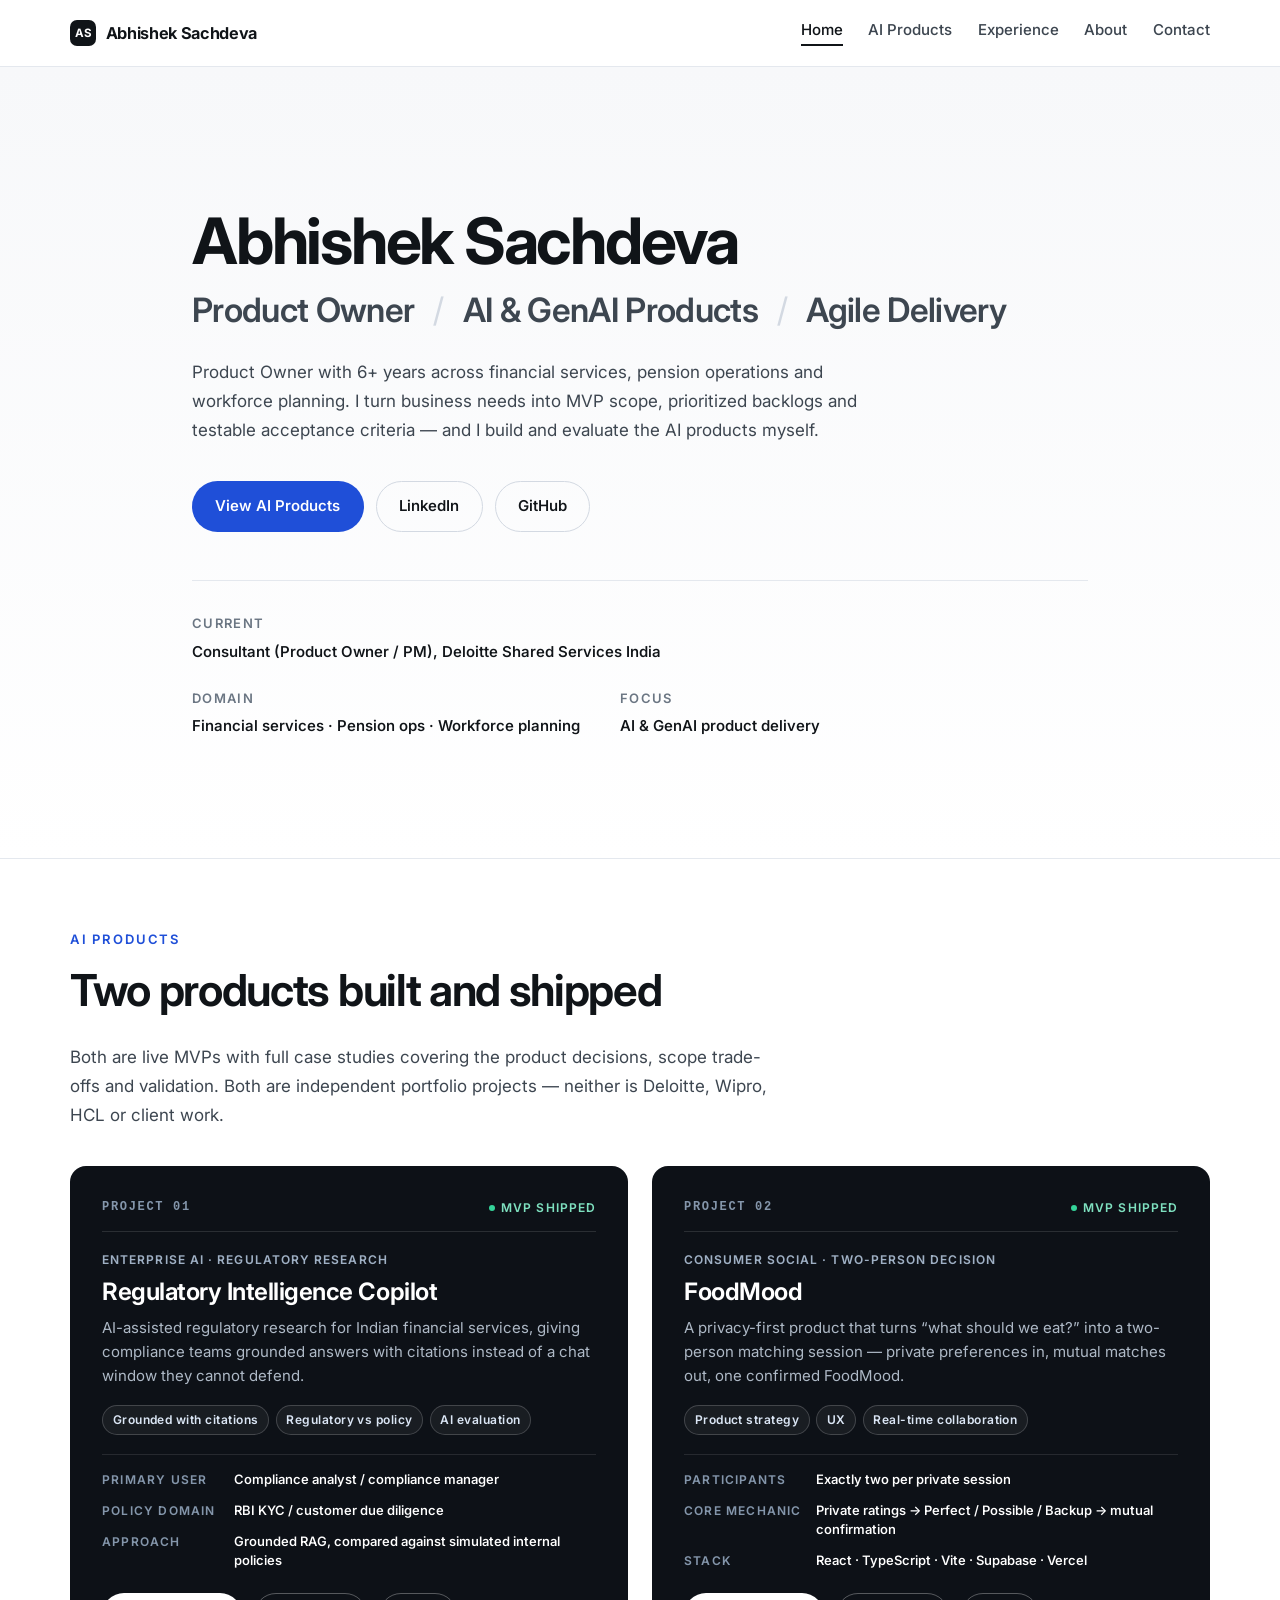
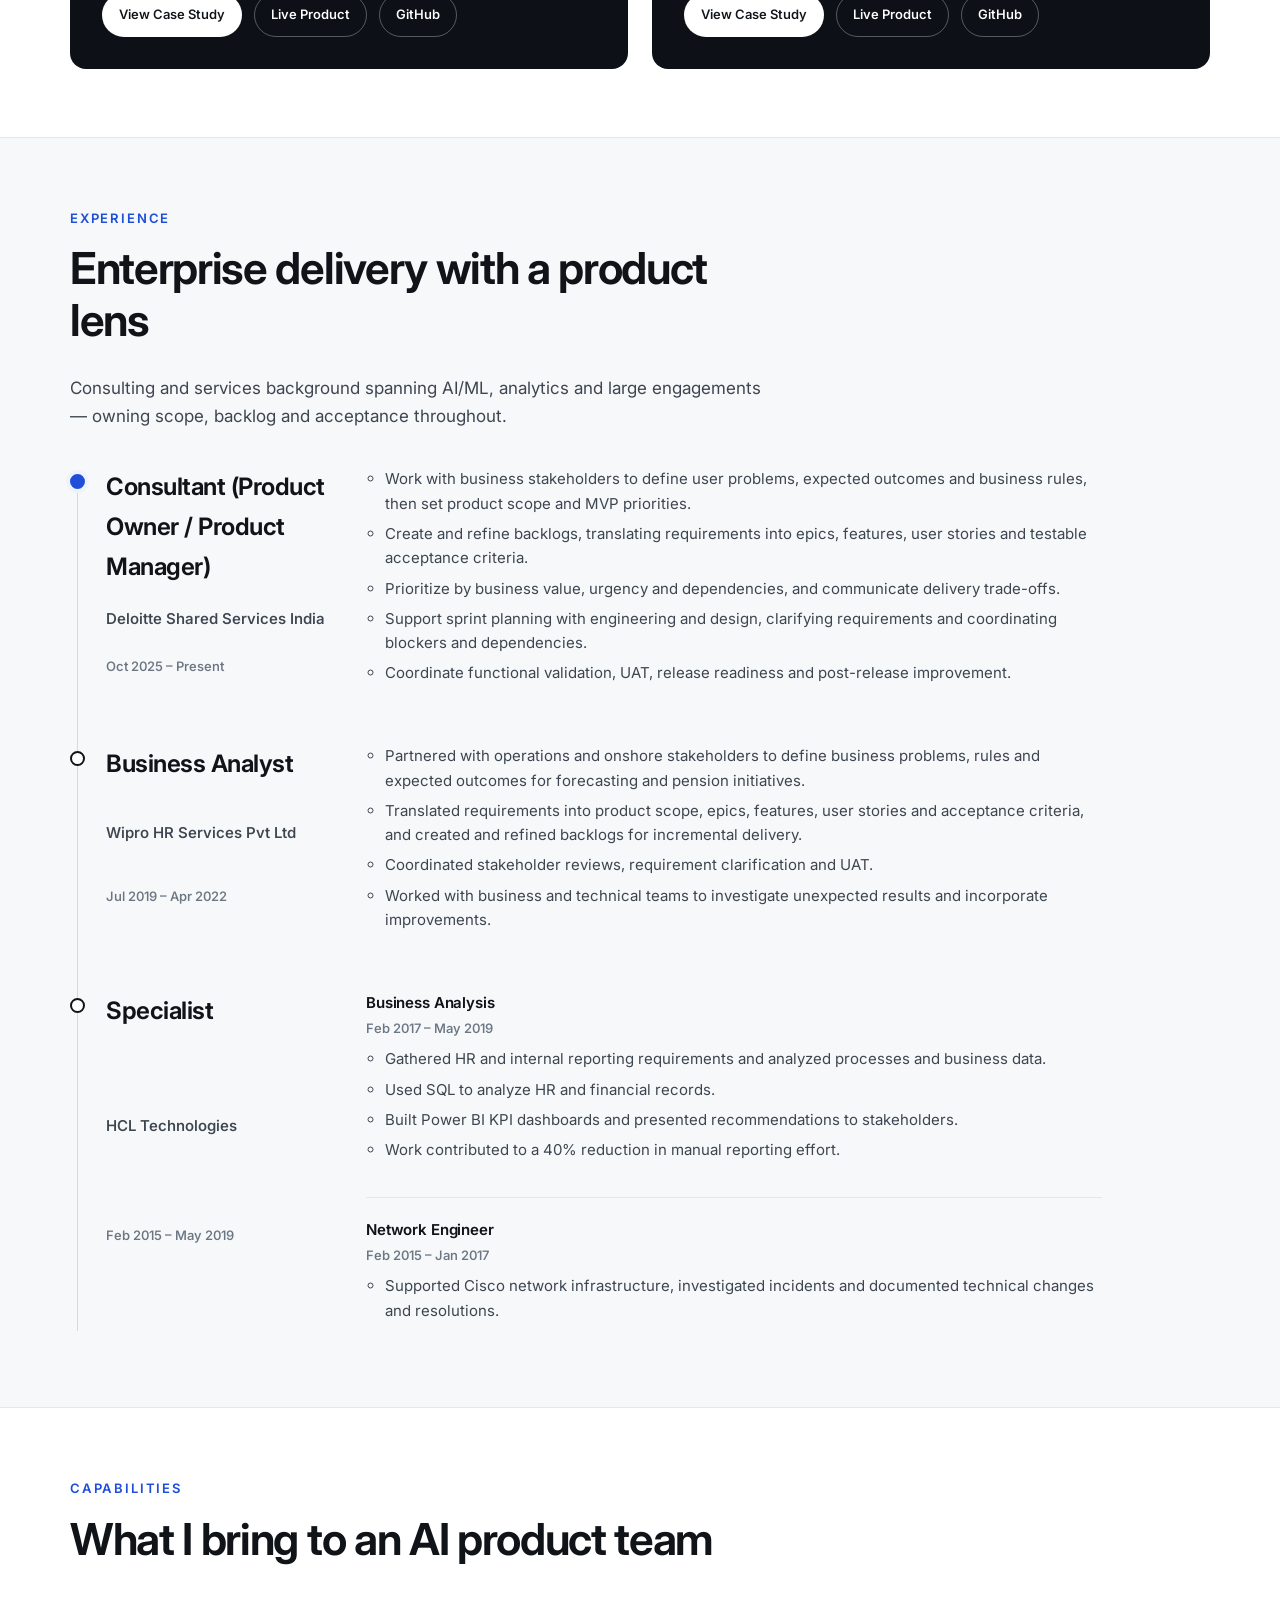
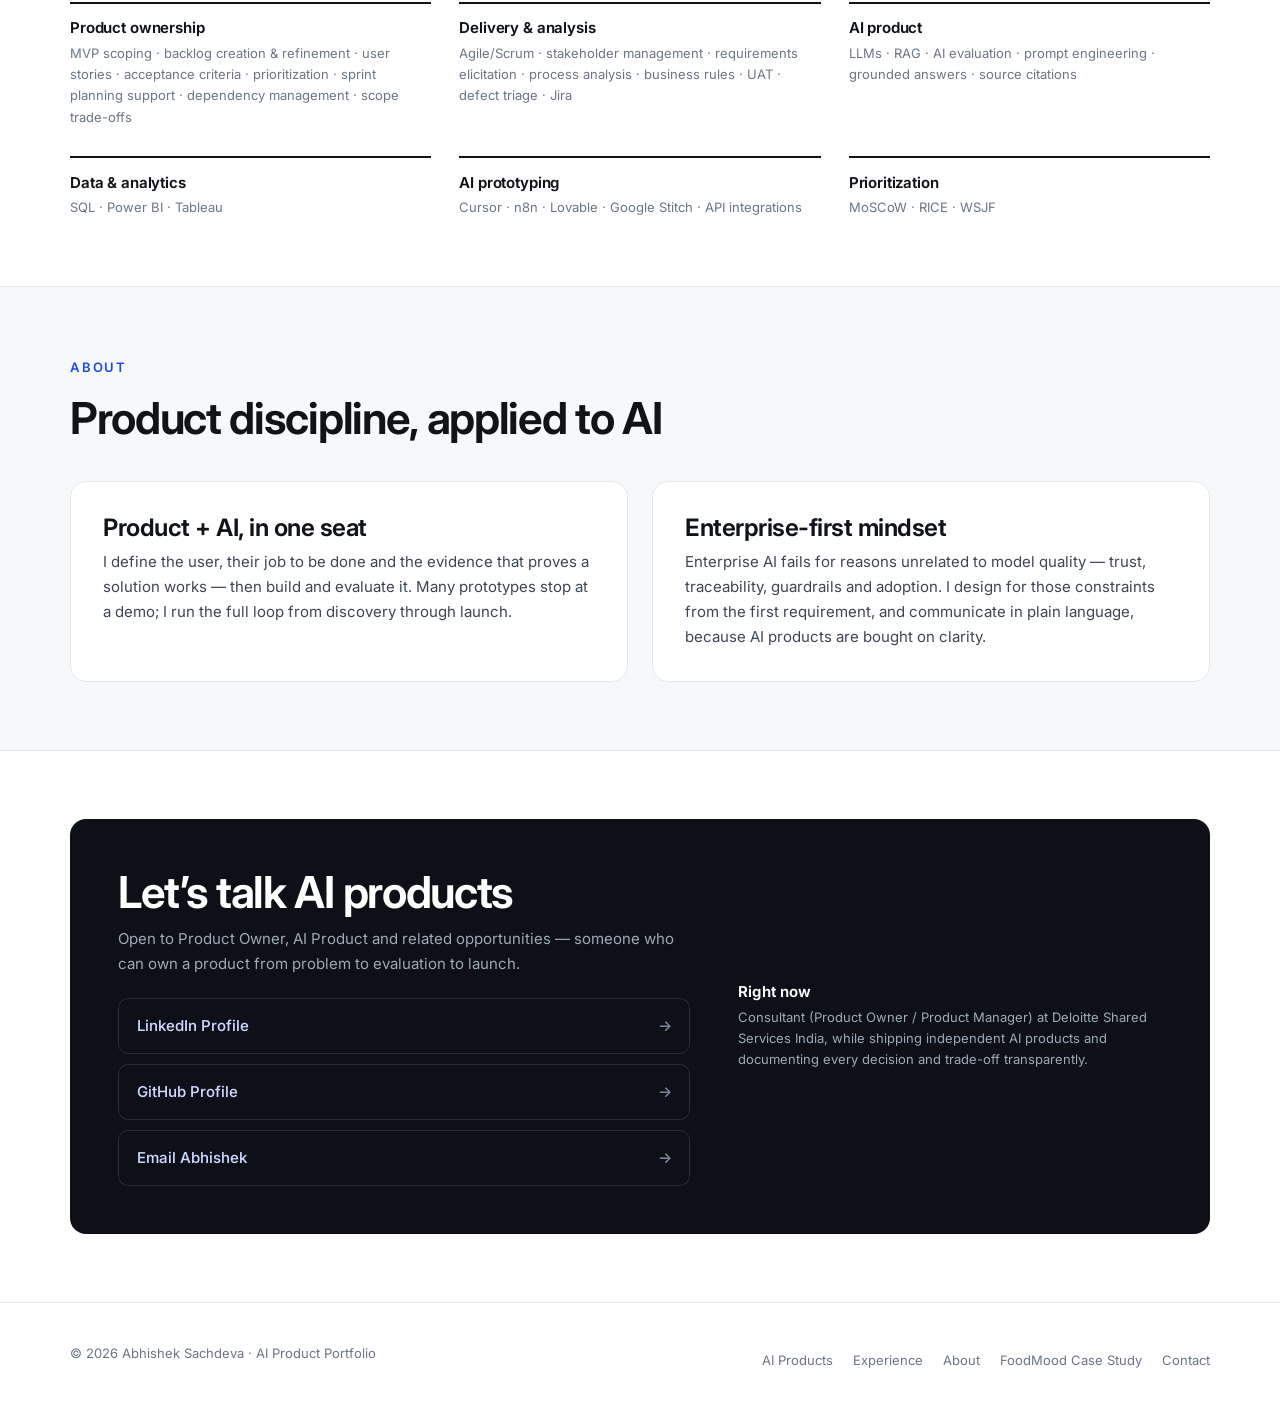
==== index.html @ 7d27012d "Redesign homepage around two shipped AI products Remove all upcoming-project placeholders (Project 0" ====
<!DOCTYPE html>
<html lang="en">
<head>
  <meta charset="UTF-8" />
  <meta name="viewport" content="width=device-width, initial-scale=1.0" />

  <!-- Primary meta -->
  <title>Abhishek Sachdeva — AI Product | GenAI | Enterprise AI</title>
  <meta name="description" content="AI Product Manager portfolio of Abhishek Sachdeva. Product thinking across GenAI and enterprise AI — problem discovery, solution design, evaluation and launch. Ships working products: a Regulatory Intelligence Copilot and a two-person food decision product, FoodMood." />
  <meta name="author" content="Abhishek Sachdeva" />
  <link rel="canonical" href="https://abhishek-ai-product-portfolio.vercel.app/" />

  <!-- Open Graph -->
  <meta property="og:type" content="website" />
  <meta property="og:title" content="Abhishek Sachdeva — AI Product | GenAI | Enterprise AI" />
  <meta property="og:description" content="AI Product portfolio: problem discovery to solution design, evaluation and launch — with two working products, a Regulatory Intelligence Copilot for compliance teams and FoodMood, a two-person food decision product." />
  <meta property="og:url" content="https://abhishek-ai-product-portfolio.vercel.app/" />
  <meta property="og:image" content="https://abhishek-ai-product-portfolio.vercel.app/assets/og-image.png" />
  <meta property="og:image:width" content="1200" />
  <meta property="og:image:height" content="630" />
  <meta property="og:image:alt" content="FoodMood final screen announcing the agreed pick as tonight's FoodMood." />
  <meta property="og:site_name" content="Abhishek Sachdeva Portfolio" />

  <!-- Twitter -->
  <meta name="twitter:card" content="summary_large_image" />
  <meta name="twitter:title" content="Abhishek Sachdeva — AI Product | GenAI | Enterprise AI" />
  <meta name="twitter:description" content="AI Product portfolio: product thinking, GenAI product understanding, enterprise AI — with two working products, Regulatory Intelligence Copilot and FoodMood." />
  <meta name="twitter:image" content="https://abhishek-ai-product-portfolio.vercel.app/assets/og-image.png" />

  <!-- Icons -->
  <link rel="icon" href="assets/favicon.svg" type="image/svg+xml" />

  <!-- Fonts -->
  <link rel="preconnect" href="https://fonts.googleapis.com" />
  <link rel="preconnect" href="https://fonts.gstatic.com" crossorigin />
  <link href="https://fonts.googleapis.com/css2?family=Inter:wght@400;500;600;650;700&display=swap" rel="stylesheet" />

  <!-- Styles -->
  <link rel="stylesheet" href="css/styles.css" />
</head>
<body id="top">

  <a class="skip-link" href="#main">Skip to main content</a>

  <!-- ======================= HEADER / NAV ======================= -->
  <header class="site-header">
    <nav class="nav shell" aria-label="Primary">
      <a class="brand" href="index.html" aria-label="Abhishek Sachdeva — home">
        <span class="brand-mark" aria-hidden="true">AS</span>
        Abhishek Sachdeva
      </a>

      <button
        class="nav-toggle"
        data-nav-toggle
        aria-expanded="false"
        aria-controls="primary-nav"
        aria-label="Open menu"
      ><span aria-hidden="true"></span></button>

      <ul class="nav-links" id="primary-nav" data-nav-menu>
        <li><a href="index.html" aria-current="page">Home</a></li>
        <li><a href="index.html#products">AI Products</a></li>
        <li><a href="index.html#experience">Experience</a></li>
        <li><a href="index.html#about">About</a></li>
        <li><a href="index.html#contact">Contact</a></li>
      </ul>
    </nav>
  </header>

<main id="main">

    <!-- ======================= HERO ======================= -->
    <section class="hero" aria-labelledby="hero-heading">
      <div class="shell hero-inner">
        <h1 id="hero-heading">
          <span class="hero-name">Abhishek Sachdeva</span>
          <span class="hero-role">Product Owner <span class="sep">/</span> AI &amp; GenAI Products <span class="sep">/</span> Agile Delivery</span>
        </h1>
        <p class="hero-statement">
          Product Owner with 6+ years across financial services, pension operations
          and workforce planning. I turn business needs into MVP scope, prioritized
          backlogs and testable acceptance criteria — and I build and evaluate the
          AI products myself.
        </p>

        <div class="btn-row">
          <a class="btn btn--accent" href="index.html#products">View AI Products</a>
          <!-- PLACEHOLDER: replace href with Abhishek's public LinkedIn profile -->
          <a class="btn btn--ghost" href="https://www.linkedin.com/in/ABHISHEK_HANDLE/" rel="noopener noreferrer" target="_blank">LinkedIn</a>
          <!-- PLACEHOLDER: replace href with Abhishek's GitHub profile -->
          <a class="btn btn--ghost" href="https://github.com/abhee05" rel="noopener noreferrer" target="_blank">GitHub</a>
        </div>

        <dl class="hero-meta">
          <div>
            <dt>Current</dt>
            <dd>Consultant (Product Owner / PM), Deloitte Shared Services India</dd>
          </div>
          <div>
            <dt>Domain</dt>
            <dd>Financial services · Pension ops · Workforce planning</dd>
          </div>
          <div>
            <dt>Focus</dt>
            <dd>AI &amp; GenAI product delivery</dd>
          </div>
        </dl>
      </div>
    </section>

    <!-- ======================= AI PRODUCTS ======================= -->
    <section class="section" id="products" data-section aria-labelledby="products-heading">
      <div class="shell">
        <div class="section-head">
          <span class="eyebrow">AI Products</span>
          <h2 id="products-heading">Two products built and shipped</h2>
          <p class="lede">
            Both are live MVPs with full case studies covering the product
            decisions, scope trade-offs and validation. Both are independent
            portfolio projects — neither is Deloitte, Wipro, HCL or client work.
          </p>
        </div>

        <div class="project-grid">
          <!-- Project 01 -->
          <article class="project" data-reveal aria-labelledby="project-copilot-title">
            <div class="project-head">
              <span class="project-num">Project 01</span>
              <span class="project-status">MVP shipped</span>
            </div>
            <p class="project-category">Enterprise AI · Regulatory research</p>
            <h3 id="project-copilot-title">Regulatory Intelligence Copilot</h3>
            <p class="project-lede">
              AI-assisted regulatory research for Indian financial services, giving
              compliance teams grounded answers with citations instead of a chat
              window they cannot defend.
            </p>
            <ul class="tag-row" aria-label="Capabilities">
              <li class="tag">Grounded with citations</li>
              <li class="tag">Regulatory vs policy</li>
              <li class="tag">AI evaluation</li>
            </ul>
            <dl class="project-facts">
              <div>
                <dt>Primary user</dt>
                <dd>Compliance analyst / compliance manager</dd>
              </div>
              <div>
                <dt>Policy domain</dt>
                <dd>RBI KYC / customer due diligence</dd>
              </div>
              <div>
                <dt>Approach</dt>
                <dd>Grounded RAG, compared against simulated internal policies</dd>
              </div>
            </dl>
            <div class="btn-row">
              <a class="btn btn--light btn--sm" href="https://immediate-ellipse-c2a.notion.site/Regulatory-Intelligence-Copilot-3ed1c3ae32a28078bdaded1909c441e2" rel="noopener noreferrer" target="_blank">View Case Study</a>
              <a class="btn btn--ghost btn--sm" href="https://regulatory-intelligence-copilot-ezc6ahmhhs6vjjnjoy7iz9.streamlit.app/" rel="noopener noreferrer" target="_blank">Live Product</a>
              <a class="btn btn--ghost btn--sm" href="https://github.com/abhee05/regulatory-intelligence-copilot" rel="noopener noreferrer" target="_blank">GitHub</a>
            </div>
          </article>

          <!-- Project 02 -->
          <article class="project" data-reveal aria-labelledby="project-foodmood-title">
            <div class="project-head">
              <span class="project-num">Project 02</span>
              <span class="project-status">MVP shipped</span>
            </div>
            <p class="project-category">Consumer social · Two-person decision</p>
            <h3 id="project-foodmood-title">FoodMood</h3>
            <p class="project-lede">
              A privacy-first product that turns &ldquo;what should we eat?&rdquo;
              into a two-person matching session — private preferences in, mutual
              matches out, one confirmed FoodMood.
            </p>
            <ul class="tag-row" aria-label="Capabilities">
              <li class="tag">Product strategy</li>
              <li class="tag">UX</li>
              <li class="tag">Real-time collaboration</li>
            </ul>
            <dl class="project-facts">
              <div>
                <dt>Participants</dt>
                <dd>Exactly two per private session</dd>
              </div>
              <div>
                <dt>Core mechanic</dt>
                <dd>Private ratings → Perfect / Possible / Backup → mutual confirmation</dd>
              </div>
              <div>
                <dt>Stack</dt>
                <dd>React · TypeScript · Vite · Supabase · Vercel</dd>
              </div>
            </dl>
            <div class="btn-row">
              <a class="btn btn--light btn--sm" href="case-study-foodmood.html">View Case Study</a>
              <a class="btn btn--ghost btn--sm" href="https://food-mood-ashy.vercel.app/" rel="noopener noreferrer" target="_blank">Live Product</a>
              <a class="btn btn--ghost btn--sm" href="https://github.com/abhee05/FoodMood" rel="noopener noreferrer" target="_blank">GitHub</a>
            </div>
          </article>
        </div>
      </div>
    </section>

    <!-- ======================= EXPERIENCE ======================= -->
    <section class="section section--alt" id="experience" data-section aria-labelledby="experience-heading">
      <div class="shell">
        <div class="section-head">
          <span class="eyebrow">Experience</span>
          <h2 id="experience-heading">Enterprise delivery with a product lens</h2>
          <p class="lede">
            Consulting and services background spanning AI/ML, analytics and large
            engagements — owning scope, backlog and acceptance throughout.
          </p>
        </div>

        <ol class="timeline">
          <li class="is-current" data-reveal>
            <p class="exp-role">Consultant (Product Owner / Product Manager)</p>
            <p class="exp-org">Deloitte Shared Services India</p>
            <p class="exp-meta"><span>Oct 2025 – Present</span></p>
            <ul class="exp-desc">
              <li>Work with business stakeholders to define user problems, expected outcomes and business rules, then set product scope and MVP priorities.</li>
              <li>Create and refine backlogs, translating requirements into epics, features, user stories and testable acceptance criteria.</li>
              <li>Prioritize by business value, urgency and dependencies, and communicate delivery trade-offs.</li>
              <li>Support sprint planning with engineering and design, clarifying requirements and coordinating blockers and dependencies.</li>
              <li>Coordinate functional validation, UAT, release readiness and post-release improvement.</li>
            </ul>
          </li>

          <li data-reveal>
            <p class="exp-role">Business Analyst</p>
            <p class="exp-org">Wipro HR Services Pvt Ltd</p>
            <p class="exp-meta"><span>Jul 2019 – Apr 2022</span></p>
            <ul class="exp-desc">
              <li>Partnered with operations and onshore stakeholders to define business problems, rules and expected outcomes for forecasting and pension initiatives.</li>
              <li>Translated requirements into product scope, epics, features, user stories and acceptance criteria, and created and refined backlogs for incremental delivery.</li>
              <li>Coordinated stakeholder reviews, requirement clarification and UAT.</li>
              <li>Worked with business and technical teams to investigate unexpected results and incorporate improvements.</li>
            </ul>
          </li>

          <li data-reveal>
            <p class="exp-role">Specialist</p>
            <p class="exp-org">HCL Technologies</p>
            <p class="exp-meta"><span>Feb 2015 – May 2019</span></p>
            <div class="exp-roles">
              <div class="exp-role-block">
                <p class="exp-role-sub">Business Analysis</p>
                <p class="exp-meta"><span>Feb 2017 – May 2019</span></p>
                <ul class="exp-desc">
                  <li>Gathered HR and internal reporting requirements and analyzed processes and business data.</li>
                  <li>Used SQL to analyze HR and financial records.</li>
                  <li>Built Power BI KPI dashboards and presented recommendations to stakeholders.</li>
                  <li>Work contributed to a 40% reduction in manual reporting effort.</li>
                </ul>
              </div>
              <div class="exp-role-block">
                <p class="exp-role-sub">Network Engineer</p>
                <p class="exp-meta"><span>Feb 2015 – Jan 2017</span></p>
                <ul class="exp-desc">
                  <li>Supported Cisco network infrastructure, investigated incidents and documented technical changes and resolutions.</li>
                </ul>
              </div>
            </div>
          </li>
        </ol>
      </div>
    </section>

    <!-- ======================= CAPABILITIES ======================= -->
    <section class="section" id="capabilities" data-section aria-labelledby="capabilities-heading">
      <div class="shell">
        <div class="section-head">
          <span class="eyebrow">Capabilities</span>
          <h2 id="capabilities-heading">What I bring to an AI product team</h2>
        </div>

        <ul class="skill-groups">
          <li class="skill-group" data-reveal>
            <h3>Product ownership</h3>
            <p>MVP scoping · backlog creation &amp; refinement · user stories · acceptance criteria · prioritization · sprint planning support · dependency management · scope trade-offs</p>
          </li>
          <li class="skill-group" data-reveal>
            <h3>Delivery &amp; analysis</h3>
            <p>Agile/Scrum · stakeholder management · requirements elicitation · process analysis · business rules · UAT · defect triage · Jira</p>
          </li>
          <li class="skill-group" data-reveal>
            <h3>AI product</h3>
            <p>LLMs · RAG · AI evaluation · prompt engineering · grounded answers · source citations</p>
          </li>
          <li class="skill-group" data-reveal>
            <h3>Data &amp; analytics</h3>
            <p>SQL · Power BI · Tableau</p>
          </li>
          <li class="skill-group" data-reveal>
            <h3>AI prototyping</h3>
            <p>Cursor · n8n · Lovable · Google Stitch · API integrations</p>
          </li>
          <li class="skill-group" data-reveal>
            <h3>Prioritization</h3>
            <p>MoSCoW · RICE · WSJF</p>
          </li>
        </ul>
      </div>
    </section>

    <!-- ======================= ABOUT ======================= -->
    <section class="section section--alt" id="about" data-section aria-labelledby="about-heading">
      <div class="shell">
        <div class="section-head">
          <span class="eyebrow">About</span>
          <h2 id="about-heading">Product discipline, applied to AI</h2>
        </div>
        <div class="grid grid--2">
          <div class="card" data-reveal>
            <h3>Product + AI, in one seat</h3>
            <p>
              I define the user, their job to be done and the evidence that proves
              a solution works — then build and evaluate it. Many prototypes stop
              at a demo; I run the full loop from discovery through launch.
            </p>
          </div>
          <div class="card" data-reveal>
            <h3>Enterprise-first mindset</h3>
            <p>
              Enterprise AI fails for reasons unrelated to model quality — trust,
              traceability, guardrails and adoption. I design for those constraints
              from the first requirement, and communicate in plain language, because
              AI products are bought on clarity.
            </p>
          </div>
        </div>
      </div>
    </section>

    <!-- ======================= CONTACT / CTA ======================= -->
    <section class="section" id="contact" data-section aria-labelledby="contact-heading">
      <div class="shell">
        <div class="cta-band">
          <div class="cta-main">
            <h2 id="contact-heading">Let&rsquo;s talk AI products</h2>
            <p>
              Open to Product Owner, AI Product and related opportunities — someone
              who can own a product from problem to evaluation to launch.
            </p>
            <ul class="contact-list">
              <li>
                <!-- PLACEHOLDER: replace href with Abhishek's LinkedIn profile -->
                <a href="https://www.linkedin.com/in/ABHISHEK_HANDLE/" rel="noopener noreferrer" target="_blank">
                  LinkedIn Profile <span class="arrow" aria-hidden="true">→</span>
                </a>
              </li>
              <li>
                <!-- PLACEHOLDER: replace href with Abhishek's GitHub profile -->
                <a href="https://github.com/abhee05" rel="noopener noreferrer" target="_blank">
                  GitHub Profile <span class="arrow" aria-hidden="true">→</span>
                </a>
              </li>
              <li>
                <!-- PLACEHOLDER: replace with a real contact email -->
                <a href="https://mail.google.com/mail/?view=cm&fs=1&to=abhisheksachdeva05@gmail.com" rel="noopener noreferrer" target="_blank">
                  Email Abhishek <span class="arrow" aria-hidden="true">→</span>
                </a>
              </li>
            </ul>
          </div>
          <div class="cta-side">
            <h3>Right now</h3>
            <p>
              Consultant (Product Owner / Product Manager) at Deloitte Shared
              Services India, while shipping independent AI products and
              documenting every decision and trade-off transparently.
            </p>
          </div>
        </div>
      </div>
    </section>
  </main>

  <!-- ======================= FOOTER ======================= -->
  <footer class="site-footer">
    <div class="shell footer-inner">
      <p>© <span data-year>2026</span> Abhishek Sachdeva · AI Product Portfolio</p>
      <nav class="footer-nav" aria-label="Footer">
        <a href="index.html#products">AI Products</a>
        <a href="index.html#experience">Experience</a>
        <a href="index.html#about">About</a>
        <a href="case-study-foodmood.html">FoodMood Case Study</a>
        <a href="index.html#contact">Contact</a>
      </nav>
    </div>
  </footer>

  <script src="js/main.js"></script>
</body>
</html>
---- css/styles.css ----
/* ==========================================================================
   Abhishek Sachdeva — AI Product Portfolio
   Design system: clean, minimal, premium, enterprise-grade
   ========================================================================== */

/* ---------- Tokens ---------- */
:root {
  /* Color */
  --ink: #101418;
  --ink-soft: #3d4650;
  --ink-mute: #6b7683;
  --line: #e4e8ee;
  --line-strong: #d3d9e2;
  --bg: #ffffff;
  --bg-alt: #f7f8fa;
  --bg-deep: #0d1117;
  --accent: #1f4fd8;
  --accent-dark: #173fae;
  --accent-soft: #eef3ff;
  --accent-ink: #14307d;
  --success: #10715a;
  --success-soft: #e9f6f2;
  --warn-soft: #fdf5e7;
  --warn-ink: #7a5410;
  --danger-soft: #fdeeee;
  --danger-ink: #8c2f2f;

  /* Type */
  --font-sans: "Inter", -apple-system, BlinkMacSystemFont, "Segoe UI", Roboto,
    Helvetica, Arial, sans-serif;
  --font-mono: "SFMono-Regular", ui-monospace, Menlo, Consolas, monospace;

  --step--1: 0.8125rem;
  --step-0: 0.9375rem;
  --step-1: 1.0625rem;
  --step-2: clamp(1.25rem, 1.1rem + 0.6vw, 1.5rem);
  --step-3: clamp(1.5rem, 1.3rem + 1vw, 2rem);
  --step-4: clamp(1.9rem, 1.5rem + 2vw, 2.75rem);
  --step-5: clamp(2.4rem, 1.8rem + 3.4vw, 4rem);

  /* Space & layout */
  --radius: 10px;
  --radius-lg: 16px;
  --shell: 1140px;
  --gutter: clamp(1.25rem, 4vw, 2.5rem);
  --section-y: clamp(2.75rem, 5.5vw, 4.25rem);
  --shadow-sm: 0 1px 2px rgba(16, 20, 24, 0.05);
  --shadow-md: 0 8px 30px rgba(16, 20, 24, 0.07);
  --shadow-lg: 0 20px 50px rgba(16, 20, 24, 0.1);

  --ease: cubic-bezier(0.22, 0.61, 0.36, 1);
}

/* ---------- Reset & base ---------- */
*,
*::before,
*::after {
  box-sizing: border-box;
}

html {
  scroll-behavior: smooth;
  -webkit-text-size-adjust: 100%;
}

body {
  margin: 0;
  font-family: var(--font-sans);
  font-size: var(--step-0);
  line-height: 1.65;
  color: var(--ink-soft);
  background: var(--bg);
  -webkit-font-smoothing: antialiased;
  text-rendering: optimizeLegibility;
}

h1,
h2,
h3,
h4 {
  color: var(--ink);
  line-height: 1.18;
  letter-spacing: -0.02em;
  margin: 0 0 0.6em;
  font-weight: 650;
}

h1 {
  font-size: var(--step-5);
  font-weight: 700;
  letter-spacing: -0.035em;
}

h2 {
  font-size: var(--step-4);
  letter-spacing: -0.03em;
}

h3 {
  font-size: var(--step-2);
}

h4 {
  font-size: var(--step-1);
}

p {
  margin: 0 0 1.1em;
}

p:last-child {
  margin-bottom: 0;
}

a {
  color: var(--accent);
  text-decoration: none;
}

a:hover {
  text-decoration: underline;
  text-underline-offset: 3px;
}

img,
svg {
  max-width: 100%;
  display: block;
}

ul,
ol {
  margin: 0 0 1.1em;
  padding-left: 1.25em;
}

li {
  margin-bottom: 0.4em;
}

strong {
  color: var(--ink);
  font-weight: 620;
}

hr {
  border: 0;
  border-top: 1px solid var(--line);
  margin: 2.5rem 0;
}

::selection {
  background: var(--accent-soft);
  color: var(--accent-ink);
}

:focus-visible {
  outline: 2px solid var(--accent);
  outline-offset: 3px;
  border-radius: 4px;
}

.skip-link {
  position: absolute;
  left: -9999px;
  top: 0;
  background: var(--ink);
  color: #fff;
  padding: 0.75rem 1.25rem;
  z-index: 200;
  border-radius: 0 0 var(--radius) 0;
}

.skip-link:focus {
  left: 0;
}

/* Available to screen readers, removed from the visual flow */
.sr-only {
  position: absolute;
  width: 1px;
  height: 1px;
  padding: 0;
  margin: -1px;
  overflow: hidden;
  clip: rect(0, 0, 0, 0);
  white-space: nowrap;
  border: 0;
}

/* ---------- Layout helpers ---------- */
.shell {
  width: min(100% - 2 * var(--gutter), var(--shell));
  margin-inline: auto;
}

.section {
  padding-block: var(--section-y);
}

.section--alt {
  background: var(--bg-alt);
  border-block: 1px solid var(--line);
}

.section-head {
  max-width: 44rem;
  margin-bottom: clamp(1.5rem, 3vw, 2.25rem);
}

.eyebrow {
  display: inline-block;
  font-size: var(--step--1);
  font-weight: 620;
  letter-spacing: 0.14em;
  text-transform: uppercase;
  color: var(--accent);
  margin-bottom: 0.9rem;
}

.lede {
  font-size: var(--step-1);
  color: var(--ink-soft);
  line-height: 1.7;
}

.muted {
  color: var(--ink-mute);
}

.small {
  font-size: var(--step--1);
}

.grid {
  display: grid;
  gap: clamp(1rem, 2.5vw, 1.5rem);
}

.grid--2 {
  grid-template-columns: repeat(2, minmax(0, 1fr));
}

.grid--4 {
  grid-template-columns: repeat(4, minmax(0, 1fr));
}

.stack-sm > * + * {
  margin-top: 0.75rem;
}

/* ---------- Buttons ---------- */
.btn {
  display: inline-flex;
  align-items: center;
  justify-content: center;
  gap: 0.5rem;
  padding: 0.78rem 1.4rem;
  font: inherit;
  font-size: var(--step-0);
  font-weight: 570;
  border: 1px solid transparent;
  border-radius: 999px;
  cursor: pointer;
  text-decoration: none;
  transition: background 0.2s var(--ease), border-color 0.2s var(--ease),
    color 0.2s var(--ease), transform 0.2s var(--ease);
  white-space: nowrap;
}

.btn:hover {
  text-decoration: none;
  transform: translateY(-1px);
}

.btn:active {
  transform: translateY(0);
}

.btn--primary {
  background: var(--ink);
  color: #fff;
}

.btn--primary:hover {
  background: #000;
}

.btn--accent {
  background: var(--accent);
  color: #fff;
}

.btn--accent:hover {
  background: var(--accent-dark);
}

.btn--ghost {
  background: transparent;
  color: var(--ink);
  border-color: var(--line-strong);
}

.btn--ghost:hover {
  border-color: var(--ink);
}

.btn--light {
  background: #fff;
  color: var(--ink);
}

.btn--sm {
  padding: 0.5rem 1rem;
  font-size: var(--step--1);
  min-height: 44px;
}

.btn-row {
  display: flex;
  flex-wrap: wrap;
  gap: 0.75rem;
}

/* ---------- Header / nav ---------- */
.site-header {
  position: sticky;
  top: 0;
  z-index: 100;
  background: rgba(255, 255, 255, 0.86);
  backdrop-filter: saturate(180%) blur(12px);
  -webkit-backdrop-filter: saturate(180%) blur(12px);
  border-bottom: 1px solid var(--line);
}

.nav {
  display: flex;
  align-items: center;
  justify-content: space-between;
  gap: 1rem;
  min-height: 66px;
}

.brand {
  font-weight: 680;
  letter-spacing: -0.02em;
  color: var(--ink);
  font-size: 1.02rem;
  text-decoration: none;
  display: inline-flex;
  align-items: center;
  gap: 0.6rem;
}

.brand:hover {
  text-decoration: none;
}

.brand-mark {
  width: 26px;
  height: 26px;
  border-radius: 7px;
  background: var(--ink);
  color: #fff;
  font-size: 0.72rem;
  font-weight: 700;
  display: grid;
  place-items: center;
  letter-spacing: 0;
}

.nav-links {
  display: flex;
  align-items: center;
  gap: clamp(0.75rem, 2vw, 1.75rem);
  list-style: none;
  margin: 0;
  padding: 0;
}

.nav-links a {
  color: var(--ink-soft);
  font-size: var(--step-0);
  font-weight: 520;
  text-decoration: none;
  padding: 0.35rem 0;
  border-bottom: 2px solid transparent;
  transition: color 0.15s var(--ease), border-color 0.15s var(--ease);
}

.nav-links a:hover,
.nav-links a[aria-current="page"] {
  color: var(--ink);
}

.nav-links a[aria-current="page"] {
  border-bottom-color: var(--ink);
}

.nav-cta {
  margin-left: 0.5rem;
}

.nav-toggle {
  display: none;
  width: 42px;
  height: 42px;
  border: 1px solid var(--line-strong);
  border-radius: var(--radius);
  background: #fff;
  cursor: pointer;
  padding: 0;
  align-items: center;
  justify-content: center;
}

.nav-toggle span {
  display: block;
  position: relative;
  width: 18px;
  height: 1.5px;
  background: var(--ink);
  transition: background 0.2s var(--ease);
}

.nav-toggle span::before,
.nav-toggle span::after {
  content: "";
  position: absolute;
  left: 0;
  width: 18px;
  height: 1.5px;
  background: var(--ink);
  transition: transform 0.25s var(--ease);
}

.nav-toggle span::before {
  top: -6px;
}

.nav-toggle span::after {
  top: 6px;
}

.nav-toggle[aria-expanded="true"] span {
  background: transparent;
}

.nav-toggle[aria-expanded="true"] span::before {
  transform: translateY(6px) rotate(45deg);
}

.nav-toggle[aria-expanded="true"] span::after {
  transform: translateY(-6px) rotate(-45deg);
}

/* ---------- Hero ---------- */
.hero {
  padding-block: clamp(4.5rem, 12vw, 8.5rem) clamp(3.5rem, 9vw, 6.5rem);
  background: linear-gradient(180deg, var(--bg-alt) 0%, var(--bg) 100%);
  border-bottom: 1px solid var(--line);
  overflow: hidden;
}

.hero-inner {
  max-width: 56rem;
}

.hero-badge {
  display: inline-flex;
  align-items: center;
  gap: 0.5rem;
  font-size: var(--step--1);
  font-weight: 560;
  color: var(--accent-ink);
  background: var(--accent-soft);
  border: 1px solid #dbe5ff;
  padding: 0.4rem 0.9rem;
  border-radius: 999px;
  margin-bottom: 1.5rem;
}

.hero-badge::before {
  content: "";
  width: 6px;
  height: 6px;
  border-radius: 50%;
  background: var(--accent);
}

.hero h1 {
  margin-bottom: 0.35em;
}

.hero-name {
  display: block;
}

.hero-role {
  display: block;
  font-size: clamp(1.35rem, 1rem + 2vw, 2.1rem);
  font-weight: 600;
  letter-spacing: -0.02em;
  color: var(--ink-soft);
  margin-top: 0.35em;
}

.hero-role .sep {
  color: var(--line-strong);
  margin-inline: 0.35em;
  font-weight: 400;
}

.hero-statement {
  font-size: var(--step-1);
  line-height: 1.7;
  color: var(--ink-soft);
  max-width: 44rem;
  margin-block: 1.75rem 2.25rem;
}

.hero-meta {
  display: flex;
  flex-wrap: wrap;
  gap: 1.5rem 2.5rem;
  margin-top: 3rem;
  padding-top: 2rem;
  border-top: 1px solid var(--line);
}

.hero-meta div {
  min-width: 9rem;
}

.hero-meta dt {
  font-size: var(--step--1);
  text-transform: uppercase;
  letter-spacing: 0.1em;
  color: var(--ink-mute);
  font-weight: 600;
  margin-bottom: 0.3rem;
}

.hero-meta dd {
  margin: 0;
  color: var(--ink);
  font-weight: 560;
  font-size: var(--step-0);
}

/* ---------- Cards ---------- */
.card {
  background: var(--bg);
  border: 1px solid var(--line);
  border-radius: var(--radius-lg);
  padding: clamp(1.5rem, 3vw, 2rem);
  transition: border-color 0.2s var(--ease), box-shadow 0.2s var(--ease),
    transform 0.2s var(--ease);
}

.card--link:hover {
  border-color: var(--line-strong);
  box-shadow: var(--shadow-md);
  transform: translateY(-3px);
  text-decoration: none;
}

.card h3 {
  margin-bottom: 0.5rem;
}

.card-tag {
  display: inline-block;
  font-size: 0.7rem;
  font-weight: 640;
  letter-spacing: 0.1em;
  text-transform: uppercase;
  color: var(--ink-mute);
  background: var(--bg-alt);
  border: 1px solid var(--line);
  padding: 0.25rem 0.6rem;
  border-radius: 999px;
  margin-bottom: 1rem;
}

/* ---------- Experience ---------- */
.timeline {
  list-style: none;
  margin: 0;
  padding: 0;
  position: relative;
}

.timeline::before {
  content: "";
  position: absolute;
  left: 7px;
  top: 8px;
  bottom: 8px;
  width: 1px;
  background: var(--line-strong);
}

.timeline > li {
  position: relative;
  padding-left: 2.25rem;
  padding-bottom: clamp(1.5rem, 3vw, 2.25rem);
  margin: 0;
  display: grid;
  grid-template-columns: minmax(0, 14rem) minmax(0, 1fr);
  gap: 0 2.25rem;
  align-items: start;
}

.timeline > li > .exp-role,
.timeline > li > .exp-org,
.timeline > li > .exp-meta {
  grid-column: 1;
}

.timeline > li > .exp-desc,
.timeline > li > .exp-roles {
  grid-column: 2;
  grid-row: 1 / span 3;
}

.timeline > li > .exp-role {
  grid-row: 1;
}

.timeline > li > .exp-org {
  grid-row: 2;
}

.timeline > li > .exp-meta {
  grid-row: 3;
}

.timeline > li:last-child {
  padding-bottom: 0;
}

.timeline > li::before {
  content: "";
  position: absolute;
  left: 0;
  top: 7px;
  width: 15px;
  height: 15px;
  border-radius: 50%;
  background: #fff;
  border: 2px solid var(--ink);
}

.timeline > li.is-current::before {
  background: var(--accent);
  border-color: var(--accent);
  box-shadow: 0 0 0 4px var(--accent-soft);
}

.exp-role {
  font-size: var(--step-2);
  font-weight: 650;
  color: var(--ink);
  letter-spacing: -0.02em;
  margin-bottom: 0.15rem;
}

.exp-org {
  font-weight: 560;
  color: var(--ink-soft);
  margin-bottom: 0.35rem;
}

.exp-meta {
  display: flex;
  flex-wrap: wrap;
  gap: 0.5rem 1rem;
  font-size: var(--step--1);
  color: var(--ink-mute);
  font-weight: 540;
  margin-bottom: 0.75rem;
}

.exp-meta span {
  display: inline-flex;
  align-items: center;
  gap: 0.4rem;
}

.exp-desc {
  font-size: var(--step-0);
  color: var(--ink-soft);
  line-height: 1.62;
  max-width: 46rem;
}

.exp-roles {
  display: grid;
  gap: 1.1rem;
  max-width: 46rem;
}

.exp-role-block + .exp-role-block {
  padding-top: 1.25rem;
  border-top: 1px solid var(--line);
}

.exp-role-sub {
  font-size: var(--step-0);
  font-weight: 620;
  color: var(--ink);
  letter-spacing: -0.01em;
  margin-bottom: 0.15rem;
}

.exp-role-block .exp-meta {
  margin-bottom: 0.5rem;
}

/* ---------- Project cards ---------- */
.project-grid {
  display: grid;
  grid-template-columns: repeat(2, minmax(0, 1fr));
  gap: clamp(1rem, 2vw, 1.5rem);
  align-items: stretch;
}

.project {
  display: flex;
  flex-direction: column;
  background: var(--bg-deep);
  color: #c7d0da;
  border-radius: var(--radius-lg);
  padding: clamp(1.4rem, 2.6vw, 2rem);
}

.project-head {
  display: flex;
  align-items: center;
  justify-content: space-between;
  gap: 0.75rem;
  padding-bottom: 0.85rem;
  margin-bottom: 1.1rem;
  border-bottom: 1px solid rgba(255, 255, 255, 0.12);
}

.project-num {
  font-family: var(--font-mono);
  font-size: 0.75rem;
  font-weight: 620;
  letter-spacing: 0.14em;
  text-transform: uppercase;
  color: #8496ab;
}

.project-status {
  display: inline-flex;
  align-items: center;
  gap: 0.4rem;
  font-size: 0.75rem;
  font-weight: 620;
  letter-spacing: 0.09em;
  text-transform: uppercase;
  color: #7ee0bf;
}

.project-status::before {
  content: "";
  width: 6px;
  height: 6px;
  border-radius: 50%;
  background: #34d399;
}

.project-category {
  font-size: 0.75rem;
  font-weight: 620;
  letter-spacing: 0.09em;
  text-transform: uppercase;
  color: #9fb0c4;
  margin: 0 0 0.5rem;
}

.project h3 {
  color: #fff;
  font-size: var(--step-2);
  letter-spacing: -0.02em;
  margin: 0 0 0.6rem;
}

.project-lede {
  color: #aeb9c6;
  font-size: var(--step-0);
  line-height: 1.6;
  margin: 0 0 1.1rem;
}

.tag-row {
  list-style: none;
  display: flex;
  flex-wrap: wrap;
  gap: 0.4rem;
  margin: 0 0 1.15rem;
  padding: 0;
}

.tag-row li {
  margin: 0;
}

.tag {
  font-size: 0.75rem;
  font-weight: 600;
  letter-spacing: 0.04em;
  color: #dbe6f5;
  border: 1px solid rgba(255, 255, 255, 0.18);
  background: rgba(255, 255, 255, 0.05);
  padding: 0.26rem 0.6rem;
  border-radius: 999px;
}

.project-facts {
  display: grid;
  gap: 0.7rem;
  margin: 0 0 1.35rem;
  padding: 0.95rem 0 0;
  border-top: 1px solid rgba(255, 255, 255, 0.1);
}

.project-facts > div {
  display: grid;
  grid-template-columns: 7.5rem minmax(0, 1fr);
  gap: 0.5rem 0.75rem;
  align-items: baseline;
}

.project-facts dt {
  font-size: 0.75rem;
  text-transform: uppercase;
  letter-spacing: 0.1em;
  color: #8496ab;
  font-weight: 620;
}

.project-facts dd {
  margin: 0;
  color: #fff;
  font-size: var(--step--1);
  font-weight: 560;
  line-height: 1.5;
}

.project .btn-row {
  margin-top: auto;
}

.project .btn--ghost {
  color: #fff;
  border-color: rgba(255, 255, 255, 0.3);
}

.project .btn--ghost:hover {
  border-color: #fff;
  background: rgba(255, 255, 255, 0.07);
}

/* ---------- Skills / capability groups ---------- */
.skill-groups {
  list-style: none;
  margin: 0;
  padding: 0;
  display: grid;
  grid-template-columns: repeat(3, minmax(0, 1fr));
  gap: clamp(1.1rem, 2.5vw, 1.75rem);
}

.skill-group {
  margin: 0;
  padding-top: 0.95rem;
  border-top: 2px solid var(--ink);
}

.skill-group h3 {
  font-size: var(--step-0);
  font-weight: 640;
  letter-spacing: -0.01em;
  margin: 0 0 0.35rem;
}

.skill-group p {
  font-size: var(--step--1);
  color: var(--ink-mute);
  line-height: 1.65;
  margin: 0;
}

/* ---------- Contact / CTA band ---------- */
.cta-band {
  background: var(--bg-deep);
  color: #b9c3cf;
  border-radius: var(--radius-lg);
  padding: clamp(1.75rem, 4.5vw, 3rem);
  display: grid;
  grid-template-columns: 1.35fr 1fr;
  gap: clamp(1.5rem, 4vw, 3rem);
  align-items: center;
}

.cta-main > p {
  margin-bottom: 1.35rem;
}

.cta-side h3 {
  color: #fff;
  font-size: var(--step-0);
  font-weight: 640;
  letter-spacing: 0.01em;
  margin-bottom: 0.4rem;
}

.cta-side p {
  font-size: var(--step--1);
  line-height: 1.6;
  margin: 0;
}

.cta-band h2 {
  color: #fff;
  margin-bottom: 0.5rem;
}

.cta-band p {
  color: #9daab9;
}

.cta-band a:not(.btn) {
  color: #cbd7ff;
}

.contact-list {
  list-style: none;
  margin: 0;
  padding: 0;
  display: grid;
  gap: 0.65rem;
}

.contact-list a {
  display: flex;
  align-items: center;
  justify-content: space-between;
  gap: 1rem;
  padding: 0.9rem 1.1rem;
  border: 1px solid rgba(255, 255, 255, 0.12);
  border-radius: var(--radius);
  color: #e6ecf4;
  font-size: var(--step-0);
  font-weight: 540;
  text-decoration: none;
  transition: background 0.2s var(--ease), border-color 0.2s var(--ease);
}

.contact-list a:hover {
  background: rgba(255, 255, 255, 0.06);
  border-color: rgba(255, 255, 255, 0.3);
  text-decoration: none;
}

.contact-list li {
  margin: 0;
}

.contact-list .arrow {
  color: #7f8ea0;
}

/* ---------- Footer ---------- */
.site-footer {
  border-top: 1px solid var(--line);
  padding-block: 2.5rem;
  background: var(--bg);
}

.footer-inner {
  display: flex;
  flex-wrap: wrap;
  justify-content: space-between;
  align-items: center;
  gap: 1rem;
  font-size: var(--step--1);
  color: var(--ink-mute);
}

.footer-nav {
  display: flex;
  flex-wrap: wrap;
  gap: 1.25rem;
}

.footer-nav a {
  color: var(--ink-mute);
}

.footer-nav a:hover {
  color: var(--ink);
}

/* ==========================================================================
   Case study page
   ========================================================================== */

.cs-hero {
  background: var(--bg-alt);
  border-bottom: 1px solid var(--line);
  padding-block: clamp(3rem, 7vw, 5rem) clamp(2.5rem, 6vw, 4rem);
}

.cs-topbar {
  display: flex;
  flex-wrap: wrap;
  gap: 0.75rem;
  justify-content: space-between;
  align-items: center;
  margin-bottom: clamp(1.75rem, 4vw, 2.75rem);
}

.back-link {
  display: inline-flex;
  align-items: center;
  gap: 0.45rem;
  font-size: var(--step--1);
  font-weight: 580;
  color: var(--ink-soft);
  text-decoration: none;
}

.back-link:hover {
  color: var(--ink);
}

.cs-hero h1 {
  font-size: var(--step-4);
  max-width: 24ch;
}

.cs-subtitle {
  font-size: var(--step-1);
  max-width: 52rem;
  color: var(--ink-soft);
}

.cs-facts {
  display: grid;
  grid-template-columns: repeat(4, minmax(0, 1fr));
  gap: 1px;
  background: var(--line);
  border: 1px solid var(--line);
  border-radius: var(--radius);
  overflow: hidden;
  margin-top: clamp(1.75rem, 4vw, 2.5rem);
}

.cs-facts div {
  background: var(--bg);
  padding: 1rem 1.15rem;
}

.cs-facts dt {
  font-size: 0.7rem;
  text-transform: uppercase;
  letter-spacing: 0.1em;
  color: var(--ink-mute);
  font-weight: 640;
  margin-bottom: 0.3rem;
}

.cs-facts dd {
  margin: 0;
  color: var(--ink);
  font-weight: 570;
  font-size: var(--step--1);
  line-height: 1.45;
}

/* Case study body layout with sticky TOC */
.cs-layout {
  display: grid;
  grid-template-columns: minmax(0, 1fr) 230px;
  gap: clamp(2rem, 5vw, 4rem);
  align-items: start;
  padding-block: var(--section-y);
}

/* The TOC comes first in the DOM (reading and tab order) but sits in the
   narrow right-hand column. Without this the 1fr track lands on the TOC. */
.cs-toc {
  grid-column: 2;
  grid-row: 1;
  position: sticky;
  top: 96px;
  font-size: var(--step--1);
}

.cs-toc p {
  font-size: 0.7rem;
  text-transform: uppercase;
  letter-spacing: 0.12em;
  color: var(--ink-mute);
  font-weight: 660;
  margin-bottom: 0.75rem;
}

.cs-toc ol {
  list-style: none;
  margin: 0;
  padding: 0;
  border-left: 1px solid var(--line);
  max-height: calc(100vh - 160px);
  overflow-y: auto;
}

.cs-toc li {
  margin: 0;
}

.cs-toc a {
  display: block;
  padding: 0.32rem 0 0.32rem 0.9rem;
  color: var(--ink-mute);
  border-left: 2px solid transparent;
  margin-left: -1px;
  text-decoration: none;
  line-height: 1.4;
  transition: color 0.15s var(--ease), border-color 0.15s var(--ease);
}

.cs-toc a:hover,
.cs-toc a.is-active {
  color: var(--ink);
  border-left-color: var(--accent);
}

.cs-content {
  grid-column: 1;
  grid-row: 1;
  min-width: 0;
  max-width: 48rem;
}

.cs-section {
  padding-bottom: clamp(2.5rem, 6vw, 4rem);
  margin-bottom: clamp(2.5rem, 6vw, 4rem);
  border-bottom: 1px solid var(--line);
  scroll-margin-top: 96px;
}

.cs-section:last-child {
  border-bottom: 0;
  margin-bottom: 0;
  padding-bottom: 0;
}

.cs-section > h2 {
  font-size: var(--step-3);
  margin-bottom: 1rem;
}

.cs-section h3 {
  margin-top: 2rem;
}

.cs-section p,
.cs-section li {
  font-size: var(--step-0);
  line-height: 1.72;
}

.section-number {
  font-family: var(--font-mono);
  font-size: 0.72rem;
  color: var(--accent);
  letter-spacing: 0.12em;
  display: block;
  margin-bottom: 0.5rem;
}

/* Callouts */
.callout {
  border: 1px solid var(--line);
  border-left: 3px solid var(--ink);
  background: var(--bg-alt);
  border-radius: 0 var(--radius) var(--radius) 0;
  padding: 1.15rem 1.35rem;
  margin: 1.5rem 0;
  font-size: var(--step-0);
}

.callout p {
  margin-bottom: 0.75rem;
}

.callout p:last-child {
  margin-bottom: 0;
}

.callout-label {
  display: block;
  font-size: 0.68rem;
  font-weight: 680;
  letter-spacing: 0.13em;
  text-transform: uppercase;
  color: var(--ink);
  margin-bottom: 0.5rem;
}

.callout--problem {
  border-left-color: var(--danger-ink);
  background: var(--danger-soft);
}

.callout--problem .callout-label {
  color: var(--danger-ink);
}

.callout--solution {
  border-left-color: var(--success);
  background: var(--success-soft);
}

.callout--solution .callout-label {
  color: var(--success);
}

.callout--note {
  border-left-color: var(--accent);
  background: var(--accent-soft);
}

.callout--note .callout-label {
  color: var(--accent-ink);
}

.callout--warn {
  border-left-color: var(--warn-ink);
  background: var(--warn-soft);
}

.callout--warn .callout-label {
  color: var(--warn-ink);
}

.sim-label {
  display: inline-block;
  font-family: var(--font-mono);
  font-size: 0.66rem;
  font-weight: 660;
  letter-spacing: 0.08em;
  color: var(--warn-ink);
  background: var(--warn-soft);
  border: 1px dashed #d9bc82;
  padding: 0.18rem 0.5rem;
  border-radius: 5px;
  margin-bottom: 0.6rem;
}

/* Metric cards */
.metric-grid {
  display: grid;
  grid-template-columns: repeat(auto-fit, minmax(150px, 1fr));
  gap: 0.85rem;
  margin: 1.5rem 0;
}

.metric-card {
  background: var(--bg);
  border: 1px solid var(--line);
  border-radius: var(--radius);
  padding: 1rem 1.1rem;
}

.metric-card .metric-label {
  font-size: 0.7rem;
  text-transform: uppercase;
  letter-spacing: 0.1em;
  color: var(--ink-mute);
  font-weight: 640;
  margin-bottom: 0.4rem;
  display: block;
}

.metric-card .metric-value {
  font-size: 1.6rem;
  font-weight: 700;
  color: var(--ink);
  letter-spacing: -0.03em;
  line-height: 1.1;
  font-variant-numeric: tabular-nums;
}

.metric-card .metric-delta {
  display: inline-block;
  margin-top: 0.45rem;
  font-size: 0.72rem;
  font-weight: 640;
  color: var(--success);
  background: var(--success-soft);
  border-radius: 999px;
  padding: 0.14rem 0.55rem;
}

.metric-card.is-baseline {
  background: var(--bg-alt);
}

.metric-card.is-baseline .metric-value {
  color: var(--ink-soft);
}

/* Evaluation comparison */
.eval-compare {
  display: grid;
  grid-template-columns: repeat(2, minmax(0, 1fr));
  gap: 1rem;
  margin: 1.5rem 0;
}

.eval-panel {
  border: 1px solid var(--line);
  border-radius: var(--radius-lg);
  padding: 1.35rem;
  background: var(--bg);
}

.eval-panel h4 {
  font-size: var(--step--1);
  text-transform: uppercase;
  letter-spacing: 0.1em;
  color: var(--ink-mute);
  margin-bottom: 1rem;
}

.eval-row {
  display: flex;
  justify-content: space-between;
  align-items: baseline;
  gap: 1rem;
  padding: 0.55rem 0;
  border-bottom: 1px dashed var(--line);
  font-size: var(--step--1);
}

.eval-row:last-child {
  border-bottom: 0;
}

.eval-row .k {
  color: var(--ink-mute);
  font-weight: 540;
}

.eval-row .v {
  color: var(--ink);
  font-weight: 680;
  font-variant-numeric: tabular-nums;
  font-size: var(--step-0);
}

/* Bar comparison */
.bar-row {
  margin-bottom: 0.9rem;
}

.bar-row:last-child {
  margin-bottom: 0;
}

.bar-head {
  display: flex;
  justify-content: space-between;
  font-size: var(--step--1);
  margin-bottom: 0.35rem;
}

.bar-head .name {
  color: var(--ink-soft);
  font-weight: 540;
}

.bar-head .val {
  color: var(--ink);
  font-weight: 680;
  font-variant-numeric: tabular-nums;
}

.bar-track {
  height: 8px;
  background: var(--line);
  border-radius: 999px;
  overflow: hidden;
  position: relative;
}

.bar-fill {
  height: 100%;
  background: var(--ink);
  border-radius: 999px;
  width: 0;
  transition: width 0.9s var(--ease);
}

.bar-fill.is-accent {
  background: var(--accent);
}

.bar-legend {
  display: flex;
  gap: 1.25rem;
  font-size: 0.72rem;
  color: var(--ink-mute);
  margin-top: 1rem;
  font-weight: 540;
}

.bar-legend span::before {
  content: "";
  display: inline-block;
  width: 10px;
  height: 10px;
  border-radius: 3px;
  background: var(--ink);
  margin-right: 0.4rem;
  vertical-align: -1px;
}

.bar-legend .lg-accent::before {
  background: var(--accent);
}

/* Architecture flow (HTML/CSS diagram) */
.flow {
  display: flex;
  flex-wrap: wrap;
  align-items: stretch;
  gap: 0.5rem;
  margin: 1.5rem 0;
}

.flow-step {
  flex: 1 1 140px;
  min-width: 130px;
  background: var(--bg);
  border: 1px solid var(--line-strong);
  border-radius: var(--radius);
  padding: 0.85rem 0.9rem;
  position: relative;
  display: flex;
  flex-direction: column;
  gap: 0.25rem;
}

.flow-step .step-num {
  font-family: var(--font-mono);
  font-size: 0.64rem;
  color: var(--accent);
  letter-spacing: 0.1em;
  font-weight: 660;
}

.flow-step .step-name {
  font-size: var(--step--1);
  font-weight: 640;
  color: var(--ink);
  line-height: 1.35;
  letter-spacing: -0.01em;
}

.flow-step .step-detail {
  font-size: 0.7rem;
  color: var(--ink-mute);
  line-height: 1.45;
}

.flow-arrow {
  align-self: center;
  color: var(--line-strong);
  font-size: 1.1rem;
  flex: 0 0 auto;
  padding-inline: 0.1rem;
}

.flow-step.is-accent {
  border-color: var(--accent);
  background: var(--accent-soft);
}

.flow-step.is-output {
  background: var(--bg-deep);
  border-color: var(--bg-deep);
}

.flow-step.is-output .step-name {
  color: #fff;
}

.flow-step.is-output .step-detail {
  color: #93a1b3;
}

.flow-caption {
  font-size: var(--step--1);
  color: var(--ink-mute);
  margin-top: 0.5rem;
}

/* Workflow (as-is) list */
.workflow {
  counter-reset: wf;
  list-style: none;
  margin: 1.5rem 0;
  padding: 0;
  display: grid;
  gap: 0.65rem;
}

.workflow li {
  counter-increment: wf;
  margin: 0;
  display: grid;
  grid-template-columns: 34px 1fr;
  gap: 0.9rem;
  align-items: start;
  padding: 0.9rem 1.1rem;
  background: var(--bg-alt);
  border: 1px solid var(--line);
  border-radius: var(--radius);
  font-size: var(--step-0);
}

.workflow li::before {
  content: counter(wf);
  width: 26px;
  height: 26px;
  border-radius: 50%;
  background: var(--ink);
  color: #fff;
  font-size: 0.72rem;
  font-weight: 680;
  display: grid;
  place-items: center;
  margin-top: 0.1rem;
}

.workflow li strong {
  display: block;
  margin-bottom: 0.15rem;
}

.workflow li span {
  color: var(--ink-mute);
  font-size: var(--step--1);
}

/* Pain point / decision cards */
.point-grid {
  display: grid;
  grid-template-columns: repeat(auto-fit, minmax(230px, 1fr));
  gap: 0.85rem;
  margin: 1.5rem 0;
}

.point-card {
  border: 1px solid var(--line);
  border-radius: var(--radius);
  padding: 1.1rem 1.2rem;
  background: var(--bg);
}

.point-card .point-index {
  font-family: var(--font-mono);
  font-size: 0.68rem;
  color: var(--accent);
  letter-spacing: 0.1em;
  display: block;
  margin-bottom: 0.5rem;
}

.point-card h4 {
  font-size: var(--step-0);
  margin-bottom: 0.4rem;
}

.point-card p {
  font-size: var(--step--1);
  color: var(--ink-mute);
  line-height: 1.6;
  margin: 0;
}

.decision-grid {
  display: grid;
  grid-template-columns: repeat(auto-fit, minmax(260px, 1fr));
  gap: 0.9rem;
  margin: 1.5rem 0;
}

.decision-card {
  border: 1px solid var(--line);
  border-radius: var(--radius);
  overflow: hidden;
  background: var(--bg);
}

.decision-card .dc-head {
  padding: 0.85rem 1.1rem;
  background: var(--bg-alt);
  border-bottom: 1px solid var(--line);
  font-size: var(--step--1);
  font-weight: 660;
  color: var(--ink);
}

.decision-card .dc-body {
  padding: 1rem 1.1rem;
}

.decision-card .dc-body p {
  font-size: var(--step--1);
  line-height: 1.62;
  margin-bottom: 0.75rem;
  color: var(--ink-soft);
}

.tradeoff {
  font-size: var(--step--1);
  padding-top: 0.7rem;
  border-top: 1px dashed var(--line);
  color: var(--ink-mute);
}

.tradeoff strong {
  display: block;
  font-size: 0.68rem;
  text-transform: uppercase;
  letter-spacing: 0.1em;
  color: var(--warn-ink);
  margin-bottom: 0.25rem;
}

/* Two-column comparison (baseline vs improved) */
.compare-table {
  width: 100%;
  border-collapse: collapse;
  font-size: var(--step--1);
  margin: 1.5rem 0;
  border: 1px solid var(--line);
  border-radius: var(--radius);
  overflow: hidden;
}

.compare-table th,
.compare-table td {
  padding: 0.75rem 1rem;
  text-align: left;
  border-bottom: 1px solid var(--line);
}

.compare-table thead th {
  background: var(--bg-alt);
  font-size: 0.7rem;
  text-transform: uppercase;
  letter-spacing: 0.09em;
  color: var(--ink-mute);
  font-weight: 660;
}

.compare-table tbody th {
  font-weight: 560;
  color: var(--ink-soft);
}

.compare-table td {
  font-variant-numeric: tabular-nums;
  color: var(--ink);
  font-weight: 640;
}

.compare-table td.improved {
  color: var(--success);
}

.compare-table tr:last-child th,
.compare-table tr:last-child td {
  border-bottom: 0;
}

/* Roadmap timeline */
.roadmap {
  list-style: none;
  margin: 1.5rem 0;
  padding: 0;
  display: grid;
  gap: 0.75rem;
}

.roadmap li {
  margin: 0;
  display: grid;
  grid-template-columns: 130px 1fr;
  gap: 1rem;
  padding: 1rem 1.15rem;
  border: 1px solid var(--line);
  border-radius: var(--radius);
  background: var(--bg);
  align-items: start;
}

.roadmap .phase {
  font-size: 0.7rem;
  font-weight: 680;
  text-transform: uppercase;
  letter-spacing: 0.1em;
  color: var(--accent);
}

.roadmap .phase small {
  display: block;
  font-size: 0.68rem;
  color: var(--ink-mute);
  letter-spacing: 0.04em;
  font-weight: 560;
  text-transform: none;
  margin-top: 0.2rem;
}

.roadmap .phase-body strong {
  display: block;
  color: var(--ink);
  margin-bottom: 0.2rem;
  font-size: var(--step-0);
}

.roadmap .phase-body span {
  font-size: var(--step--1);
  color: var(--ink-mute);
  line-height: 1.6;
}

.roadmap li.is-done {
  border-left: 3px solid var(--success);
}

.roadmap li.is-now {
  border-left: 3px solid var(--accent);
  background: var(--accent-soft);
}

.roadmap li.is-next {
  border-left: 3px solid var(--line-strong);
}

/* Requirements list */
.req-list {
  list-style: none;
  margin: 1.5rem 0;
  padding: 0;
  display: grid;
  gap: 0.55rem;
}

.req-list li {
  margin: 0;
  display: grid;
  grid-template-columns: 62px 1fr;
  gap: 0.85rem;
  align-items: baseline;
  font-size: var(--step-0);
  padding-bottom: 0.55rem;
  border-bottom: 1px solid var(--line);
}

.req-list li:last-child {
  border-bottom: 0;
}

.req-id {
  font-family: var(--font-mono);
  font-size: 0.7rem;
  color: var(--accent);
  letter-spacing: 0.05em;
  font-weight: 620;
}

/* Scope split */
.scope-grid {
  display: grid;
  grid-template-columns: repeat(2, minmax(0, 1fr));
  gap: 0.9rem;
  margin: 1.5rem 0;
}

.scope-col {
  border: 1px solid var(--line);
  border-radius: var(--radius);
  padding: 1.2rem 1.3rem;
  background: var(--bg);
}

.scope-col h4 {
  font-size: var(--step--1);
  text-transform: uppercase;
  letter-spacing: 0.1em;
  margin-bottom: 0.85rem;
  padding-bottom: 0.6rem;
  border-bottom: 1px solid var(--line);
}

.scope-col.is-in h4 {
  color: var(--success);
}

.scope-col.is-out h4 {
  color: var(--ink-mute);
}

.scope-col ul {
  margin: 0;
  padding-left: 1.1em;
  font-size: var(--step--1);
  color: var(--ink-soft);
}

.scope-col li {
  margin-bottom: 0.45rem;
}

/* Source lists */
.source-list {
  list-style: none;
  margin: 1.25rem 0;
  padding: 0;
  display: grid;
  gap: 0.5rem;
}

.source-list li {
  margin: 0;
  padding: 0.8rem 1rem;
  border: 1px solid var(--line);
  border-radius: var(--radius);
  font-size: var(--step--1);
  background: var(--bg);
  display: flex;
  gap: 0.75rem;
  align-items: flex-start;
}

.source-type {
  flex: 0 0 auto;
  font-size: 0.62rem;
  font-weight: 680;
  letter-spacing: 0.08em;
  text-transform: uppercase;
  padding: 0.18rem 0.45rem;
  border-radius: 4px;
  background: var(--accent-soft);
  color: var(--accent-ink);
  border: 1px solid #dbe5ff;
  white-space: nowrap;
  margin-top: 0.1rem;
}

.source-type.is-internal {
  background: var(--warn-soft);
  color: var(--warn-ink);
  border-color: #f0dfba;
}

/* Journey */
.journey {
  display: grid;
  grid-template-columns: repeat(auto-fit, minmax(180px, 1fr));
  gap: 0.75rem;
  margin: 1.5rem 0;
  counter-reset: j;
}

.journey-step {
  border: 1px solid var(--line);
  border-radius: var(--radius);
  padding: 1rem;
  background: var(--bg);
  position: relative;
}

.journey-step::before {
  counter-increment: j;
  content: "Step " counter(j);
  display: block;
  font-size: 0.64rem;
  font-weight: 680;
  letter-spacing: 0.1em;
  text-transform: uppercase;
  color: var(--accent);
  margin-bottom: 0.5rem;
}

.journey-step strong {
  display: block;
  font-size: var(--step--1);
  margin-bottom: 0.3rem;
  color: var(--ink);
}

.journey-step span {
  font-size: 0.74rem;
  color: var(--ink-mute);
  line-height: 1.55;
}

/* Guardrails / risk table */
.risk-table {
  width: 100%;
  border-collapse: collapse;
  font-size: var(--step--1);
  margin: 1.5rem 0;
}

.risk-table th,
.risk-table td {
  text-align: left;
  padding: 0.8rem 0.9rem;
  border-bottom: 1px solid var(--line);
  vertical-align: top;
  line-height: 1.55;
}

.risk-table thead th {
  font-size: 0.68rem;
  text-transform: uppercase;
  letter-spacing: 0.09em;
  color: var(--ink-mute);
  font-weight: 660;
  border-bottom: 1px solid var(--line-strong);
}

.risk-table td:first-child {
  color: var(--ink);
  font-weight: 570;
  width: 38%;
}

.risk-table td:last-child {
  color: var(--ink-soft);
}

/* Product screenshots (real captures in assets/<project>/) */
.shots {
  display: grid;
  gap: 2rem;
  margin: 2rem 0;
}

.shot {
  margin: 0;
}

.shot-frame {
  position: relative;
  border: 1px solid var(--line-strong);
  border-radius: var(--radius);
  background: var(--bg-alt);
  overflow: hidden;
  box-shadow: 0 1px 2px rgba(15, 23, 42, 0.04), 0 8px 24px -12px rgba(15, 23, 42, 0.16);
}

/* Browser chrome: keeps a desktop capture reading as a real product frame */
.shot-frame::before {
  content: "";
  display: block;
  height: 2.1rem;
  border-bottom: 1px solid var(--line);
  background:
    radial-gradient(circle at 1.05rem 50%, #f87171 0 4px, transparent 4.5px),
    radial-gradient(circle at 1.85rem 50%, #fbbf24 0 4px, transparent 4.5px),
    radial-gradient(circle at 2.65rem 50%, #34d399 0 4px, transparent 4.5px),
    var(--bg-alt);
}

.shot-frame img {
  display: block;
  width: 100%;
  height: auto;
  background: var(--bg);
}

.shot figcaption {
  display: flex;
  flex-direction: column;
  gap: 0.3rem;
  margin-top: 0.7rem;
  line-height: 1.55;
}

.shot-step {
  font-family: var(--font-mono);
  font-size: 0.66rem;
  letter-spacing: 0.12em;
  text-transform: uppercase;
  color: var(--accent);
  font-weight: 660;
}

.shot-label {
  font-size: var(--step--1);
  font-weight: 600;
  color: var(--ink-soft);
}

.shot-note {
  font-size: var(--step--1);
  color: var(--ink-mute);
  margin-top: 0.75rem;
}

@media (max-width: 640px) {
  .shots {
    gap: 1.5rem;
  }

  .shot-frame::before {
    height: 1.7rem;
  }
}

/* Light chip row for product tags */
.chip-row {
  display: flex;
  flex-wrap: wrap;
  gap: 0.5rem;
  margin: 1.25rem 0;
}

.chip {
  font-size: 0.72rem;
  font-weight: 620;
  letter-spacing: 0.06em;
  color: var(--accent-ink);
  background: var(--accent-soft);
  border: 1px solid #dbe5ff;
  padding: 0.3rem 0.7rem;
  border-radius: 999px;
}

/* Section-end CTA */
.cs-end {
  background: var(--bg-alt);
  border: 1px solid var(--line);
  border-radius: var(--radius-lg);
  padding: clamp(1.75rem, 4vw, 2.5rem);
  text-align: center;
  margin-top: clamp(2rem, 5vw, 3rem);
}

.cs-end h2 {
  font-size: var(--step-2);
  margin-bottom: 0.5rem;
}

.cs-end p {
  color: var(--ink-mute);
  max-width: 34rem;
  margin-inline: auto;
  margin-bottom: 1.5rem;
  font-size: var(--step-0);
}

/* ---------- Reveal animation (subtle) ---------- */
.reveal {
  opacity: 0;
  transform: translateY(14px);
  transition: opacity 0.6s var(--ease), transform 0.6s var(--ease);
}

.reveal.is-visible {
  opacity: 1;
  transform: none;
}

@media (prefers-reduced-motion: reduce) {
  html {
    scroll-behavior: auto;
  }

  .reveal {
    opacity: 1;
    transform: none;
    transition: none;
  }

  .btn,
  .card--link {
    transition: none;
  }

  .bar-fill {
    transition: none;
  }
}

/* ---------- Responsive ---------- */
@media (max-width: 1024px) {
  .cs-layout {
    grid-template-columns: 1fr;
  }

  /* Back to normal flow when the sidebar stacks above the content */
  .cs-content,
  .cs-toc {
    grid-column: auto;
    grid-row: auto;
  }

  .cs-toc {
    position: static;
    border: 1px solid var(--line);
    border-radius: var(--radius);
    padding: 1rem 1.15rem;
    background: var(--bg-alt);
    order: -1;
  }

  .cs-toc ol {
    max-height: none;
    display: flex;
    flex-wrap: wrap;
    gap: 0.25rem 0.5rem;
    border-left: 0;
  }

  .cs-toc a {
    border-left: 0;
    padding: 0.25rem 0.6rem;
    margin-left: 0;
    background: var(--bg);
    border: 1px solid var(--line);
    border-radius: 999px;
    font-size: 0.72rem;
  }

  .cs-toc a:hover,
  .cs-toc a.is-active {
    border-color: var(--ink);
  }

  .cs-facts {
    grid-template-columns: repeat(2, minmax(0, 1fr));
  }

  .project-grid {
    grid-template-columns: 1fr;
  }

  .timeline > li {
    grid-template-columns: 1fr;
  }

  .timeline > li > .exp-desc,
  .timeline > li > .exp-roles {
    grid-column: 1;
    grid-row: auto;
  }

  .skill-groups {
    grid-template-columns: repeat(2, minmax(0, 1fr));
  }

  .grid--4 {
    grid-template-columns: repeat(2, minmax(0, 1fr));
  }

  .cta-band {
    grid-template-columns: 1fr;
  }
}

@media (max-width: 860px) {
  .nav-toggle {
    display: inline-flex;
  }

  .nav-links {
    position: absolute;
    top: 66px;
    left: 0;
    right: 0;
    flex-direction: column;
    align-items: stretch;
    gap: 0;
    background: var(--bg);
    border-bottom: 1px solid var(--line);
    padding: 0.5rem var(--gutter) 1.25rem;
    display: none;
    box-shadow: var(--shadow-md);
  }

  .nav-links.is-open {
    display: flex;
  }

  .nav-links li {
    margin: 0;
    border-bottom: 1px solid var(--line);
  }

  .nav-links li:last-child {
    border-bottom: 0;
    padding-top: 0.75rem;
  }

  .nav-links a {
    display: block;
    padding: 0.85rem 0;
    border-bottom: 0;
    font-size: var(--step-1);
  }

  .nav-links a[aria-current="page"] {
    border-bottom: 0;
    color: var(--accent);
  }

  .nav-cta {
    margin-left: 0;
  }

  .nav-cta .btn {
    width: 100%;
  }

  .grid--2,
  .eval-compare,
  .scope-grid {
    grid-template-columns: 1fr;
  }

  .skill-groups {
    grid-template-columns: 1fr;
    gap: 1.1rem;
  }

  .project-facts > div {
    grid-template-columns: 1fr;
    gap: 0.15rem;
  }

  .roadmap li {
    grid-template-columns: 1fr;
    gap: 0.5rem;
  }

  .flow-arrow {
    transform: rotate(90deg);
    align-self: center;
    width: 100%;
    text-align: center;
    padding-block: 0.1rem;
  }

  .flow-step {
    flex: 1 1 100%;
  }
}

@media (max-width: 560px) {
  .grid--4 {
    grid-template-columns: 1fr;
  }

  .cs-facts {
    grid-template-columns: 1fr;
  }

  .project-head {
    flex-wrap: wrap;
  }

  .cta-side {
    border-top: 1px solid rgba(255, 255, 255, 0.12);
    padding-top: 1.25rem;
  }

  .hero-meta {
    gap: 1.25rem;
  }

  .req-list li {
    grid-template-columns: 1fr;
    gap: 0.2rem;
  }

  .metric-grid {
    grid-template-columns: repeat(2, minmax(0, 1fr));
  }

  .workflow li {
    grid-template-columns: 26px 1fr;
    gap: 0.7rem;
  }

  .btn {
    width: 100%;
  }

  .btn-row .btn {
    width: auto;
    flex: 1 1 auto;
  }

  /* Homepage CTAs read better content-sized than stretched */
  .hero .btn-row .btn,
  .project .btn-row .btn {
    flex: 0 1 auto;
  }

  .footer-inner {
    flex-direction: column;
    align-items: flex-start;
  }
}

/* ---------- Print ---------- */
@media print {
  .site-header,
  .site-footer,
  .cs-toc,
  .cs-topbar .btn-row,
  .nav-toggle {
    display: none !important;
  }

  .cs-layout {
    grid-template-columns: 1fr;
  }

  .cs-content,
  .cs-toc {
    grid-column: auto;
    grid-row: auto;
  }

  body {
    font-size: 11pt;
  }

  .cs-section {
    break-inside: avoid;
  }
}
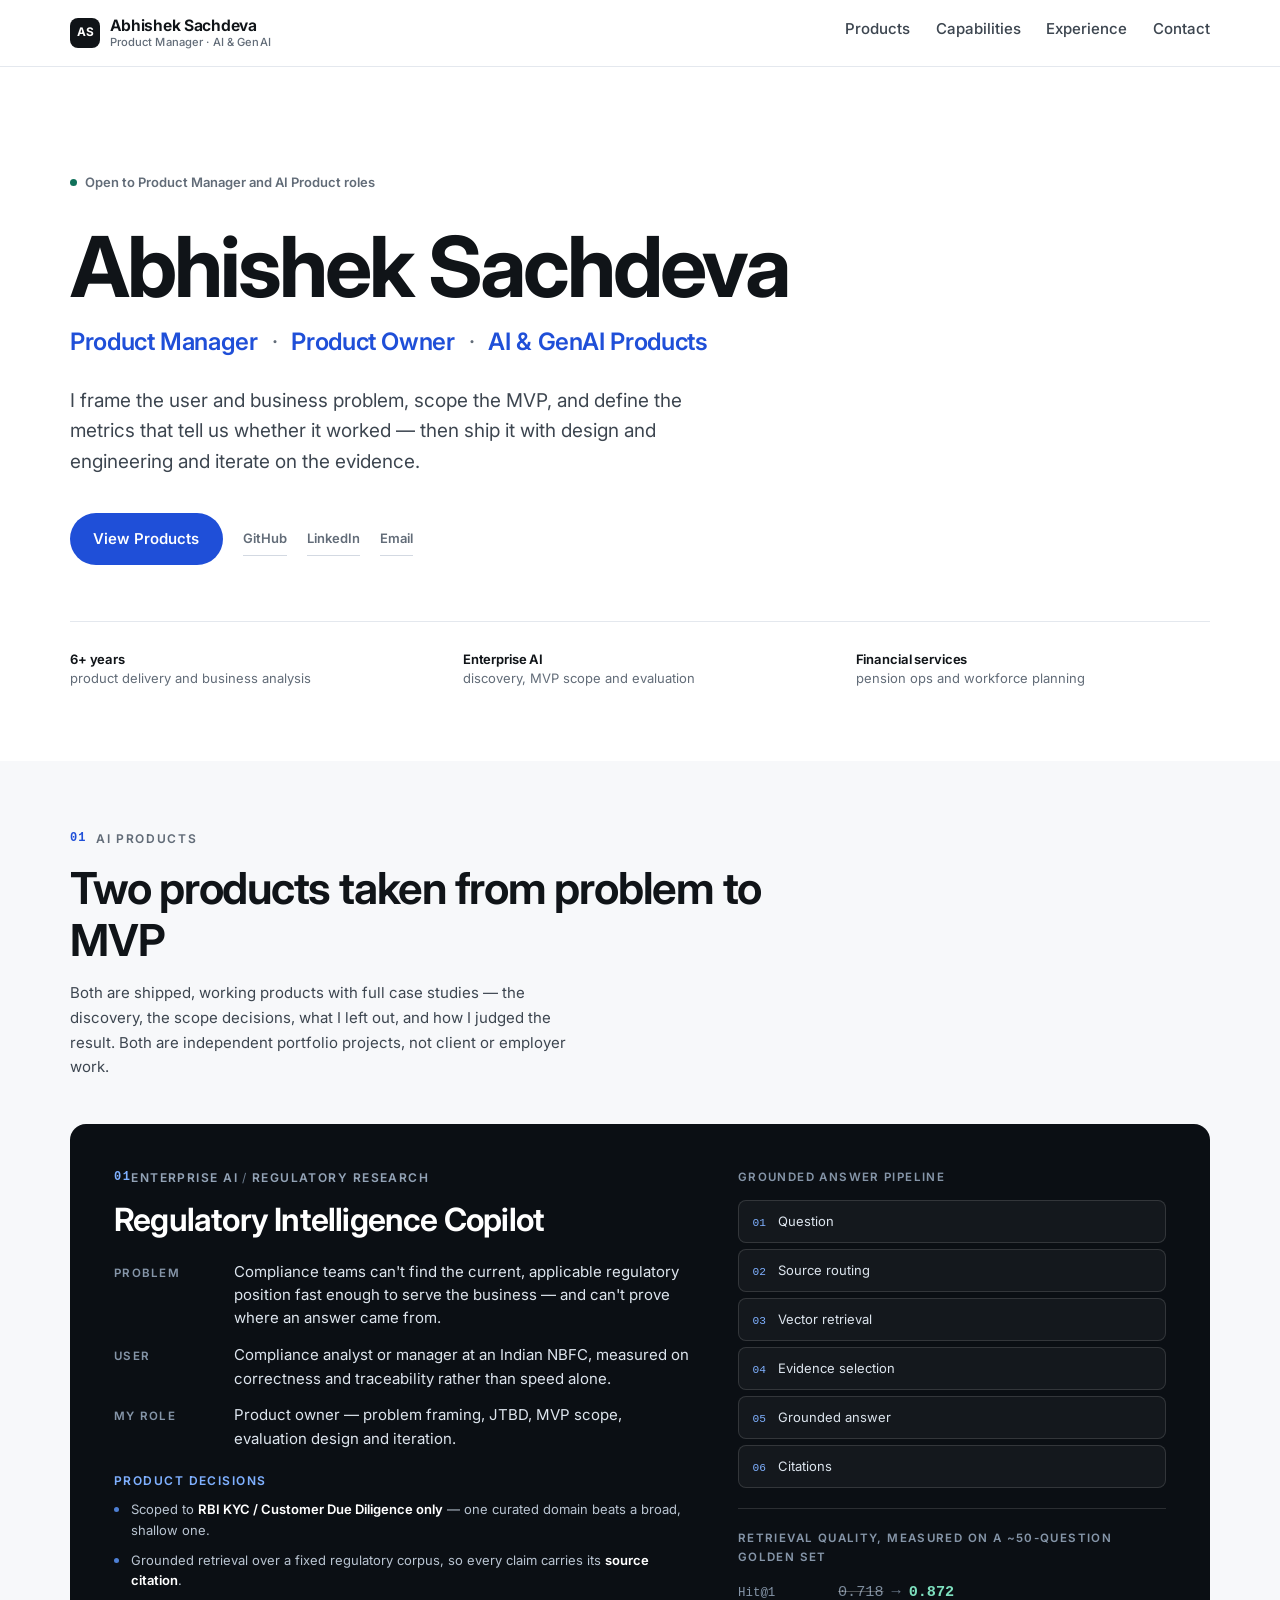
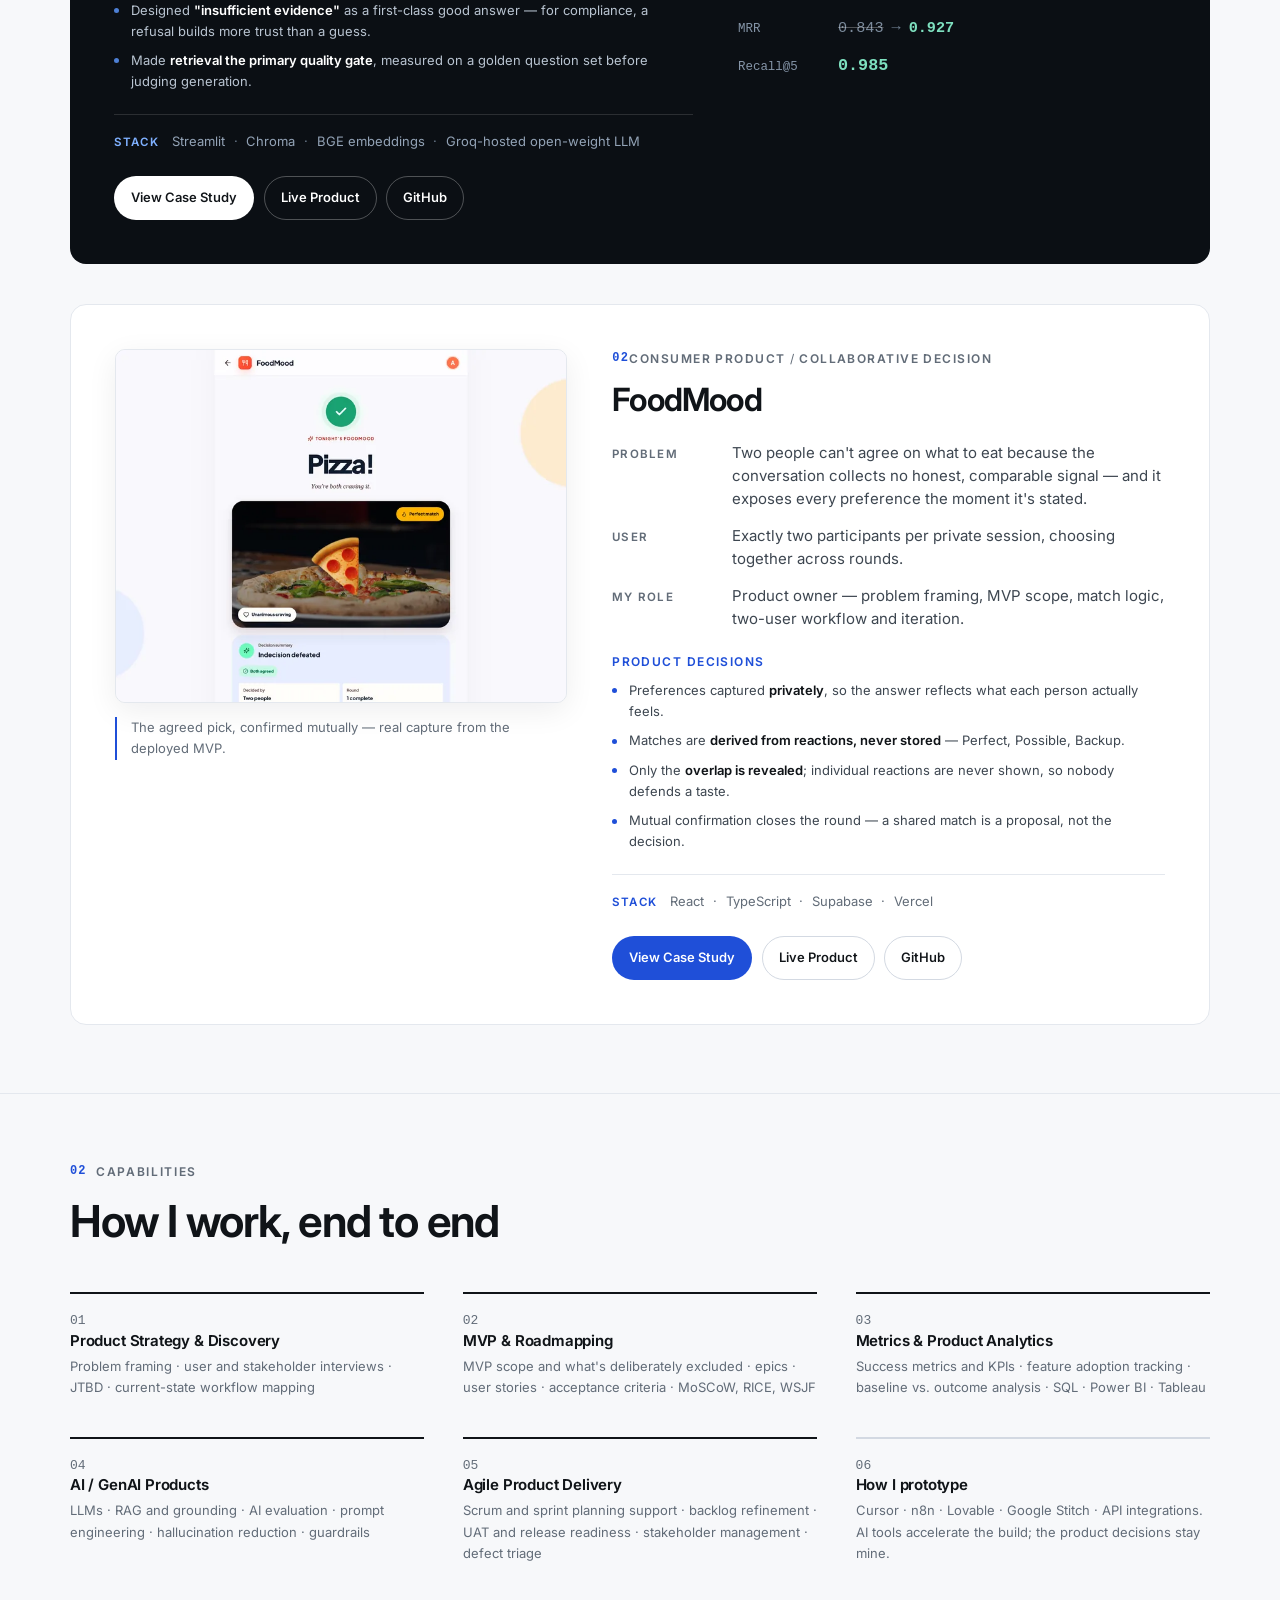
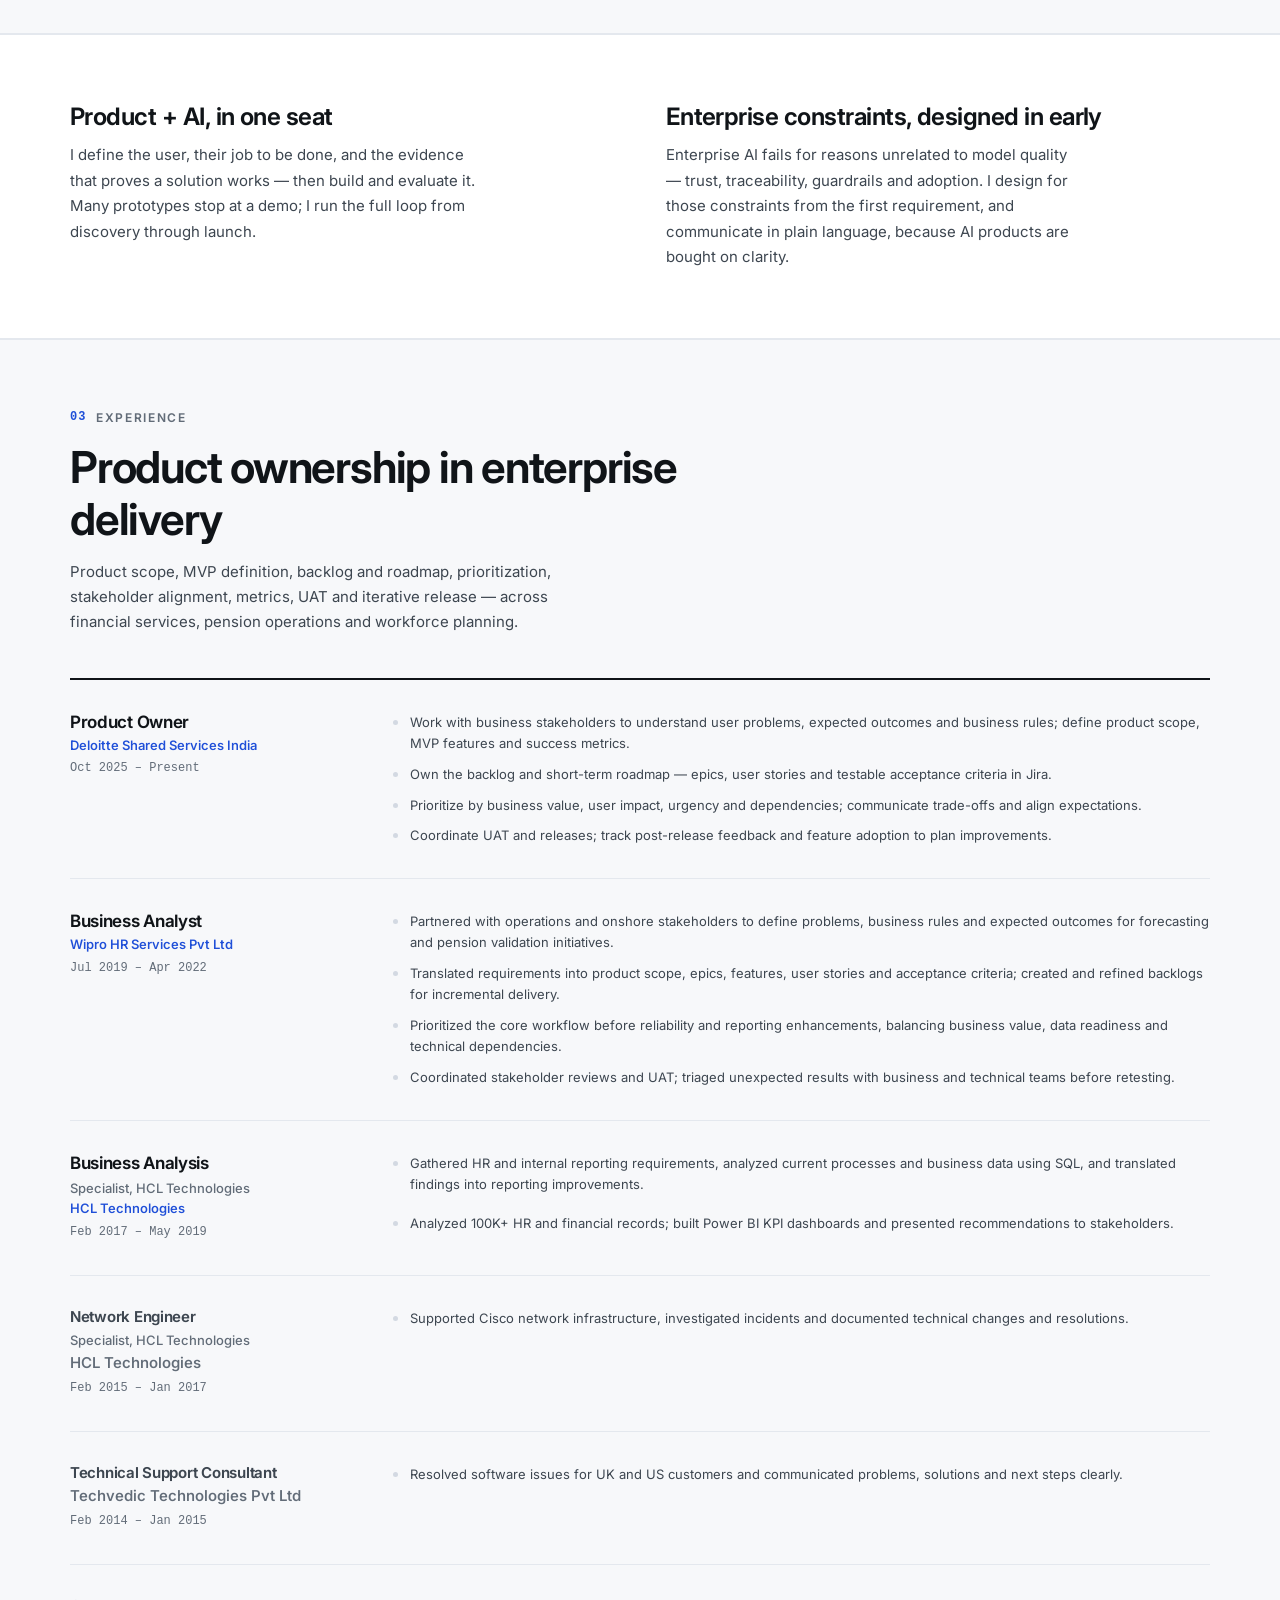
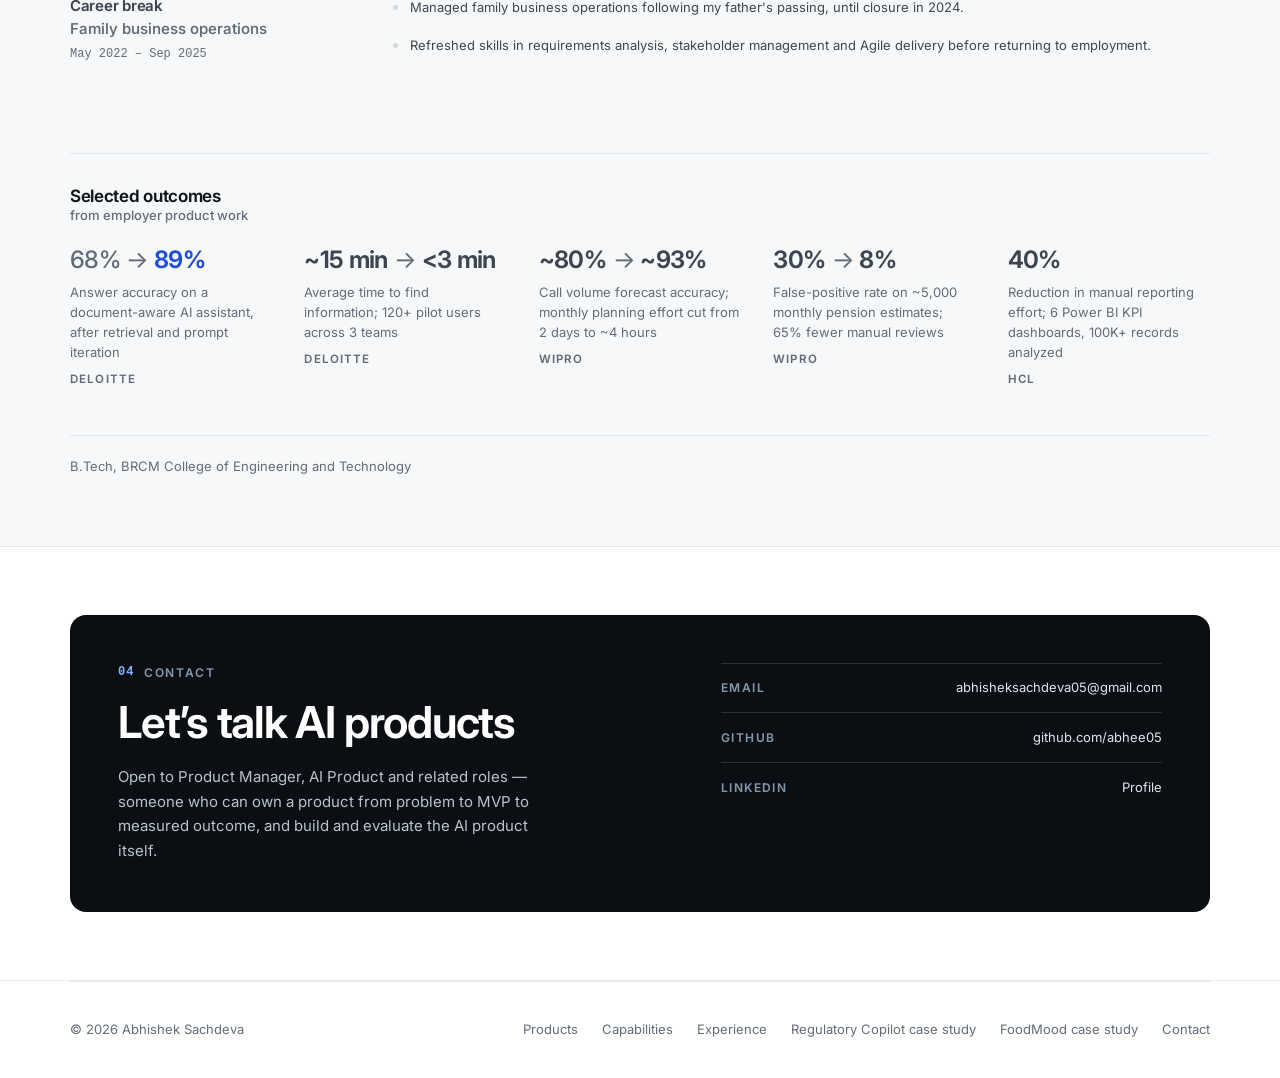
==== commit 98da2379: "Reposition portfolio for PM/Product Owner roles Present the site as a product leader rather than an " ====
--- a/index.html
+++ b/index.html
@@ -5,15 +5,15 @@
   <meta name="viewport" content="width=device-width, initial-scale=1.0" />
 
   <!-- Primary meta -->
-  <title>Abhishek Sachdeva — AI Product | GenAI | Enterprise AI</title>
-  <meta name="description" content="AI Product Manager portfolio of Abhishek Sachdeva. Product thinking across GenAI and enterprise AI — problem discovery, solution design, evaluation and launch. Ships working products: a Regulatory Intelligence Copilot and a two-person food decision product, FoodMood." />
+  <title>Abhishek Sachdeva — Product Manager | AI &amp; GenAI Products</title>
+  <meta name="description" content="Product Manager and Product Owner with 6+ years across financial services, pension operations and workforce planning. I frame user and business problems, define MVPs, prioritize roadmaps and measure the outcome. Portfolio: a Regulatory Intelligence Copilot for compliance teams and FoodMood, a two-person decision product." />
   <meta name="author" content="Abhishek Sachdeva" />
   <link rel="canonical" href="https://abhishek-ai-product-portfolio.vercel.app/" />
 
   <!-- Open Graph -->
   <meta property="og:type" content="website" />
-  <meta property="og:title" content="Abhishek Sachdeva — AI Product | GenAI | Enterprise AI" />
-  <meta property="og:description" content="AI Product portfolio: problem discovery to solution design, evaluation and launch — with two working products, a Regulatory Intelligence Copilot for compliance teams and FoodMood, a two-person food decision product." />
+  <meta property="og:title" content="Abhishek Sachdeva — Product Manager | AI &amp; GenAI Products" />
+  <meta property="og:description" content="I frame the problem, scope the MVP, define the metrics and iterate on the evidence. Two shipped AI products: a Regulatory Intelligence Copilot for compliance teams, and FoodMood, a two-person decision product." />
   <meta property="og:url" content="https://abhishek-ai-product-portfolio.vercel.app/" />
   <meta property="og:image" content="https://abhishek-ai-product-portfolio.vercel.app/assets/og-image.png" />
   <meta property="og:image:width" content="1200" />
@@ -23,8 +23,8 @@
 
   <!-- Twitter -->
   <meta name="twitter:card" content="summary_large_image" />
-  <meta name="twitter:title" content="Abhishek Sachdeva — AI Product | GenAI | Enterprise AI" />
-  <meta name="twitter:description" content="AI Product portfolio: product thinking, GenAI product understanding, enterprise AI — with two working products, Regulatory Intelligence Copilot and FoodMood." />
+  <meta name="twitter:title" content="Abhishek Sachdeva — Product Manager | AI &amp; GenAI Products" />
+  <meta name="twitter:description" content="Problem to MVP to measured outcome. Two shipped AI products — a Regulatory Intelligence Copilot and FoodMood — plus enterprise product ownership at Deloitte." />
   <meta name="twitter:image" content="https://abhishek-ai-product-portfolio.vercel.app/assets/og-image.png" />
 
   <!-- Icons -->
@@ -47,7 +47,10 @@
     <nav class="nav shell" aria-label="Primary">
       <a class="brand" href="index.html" aria-label="Abhishek Sachdeva — home">
         <span class="brand-mark" aria-hidden="true">AS</span>
-        Abhishek Sachdeva
+        <span class="brand-text">
+          <span class="brand-name">Abhishek Sachdeva</span>
+          <span class="brand-role">Product Manager · AI &amp; GenAI</span>
+        </span>
       </a>
 
       <button
@@ -59,336 +62,453 @@
       ><span aria-hidden="true"></span></button>
 
       <ul class="nav-links" id="primary-nav" data-nav-menu>
-        <li><a href="index.html" aria-current="page">Home</a></li>
-        <li><a href="index.html#products">AI Products</a></li>
+        <li><a href="index.html#products">Products</a></li>
+        <li><a href="index.html#capabilities">Capabilities</a></li>
         <li><a href="index.html#experience">Experience</a></li>
-        <li><a href="index.html#about">About</a></li>
         <li><a href="index.html#contact">Contact</a></li>
       </ul>
+
+      <!-- TODO(owner): drop the resume PDF at this exact path and commit it.
+           main.js hides this button if the file is missing, so the site never
+           ships a dead link while the asset is still pending. -->
+      <a class="btn btn--accent btn--sm nav-resume" href="assets/Abhishek_Sachdeva_Product_Manager_Resume.pdf" data-resume-link target="_blank" rel="noopener noreferrer">View Resume</a>
     </nav>
   </header>
 
 <main id="main">
 
-    <!-- ======================= HERO ======================= -->
-    <section class="hero" aria-labelledby="hero-heading">
-      <div class="shell hero-inner">
-        <h1 id="hero-heading">
-          <span class="hero-name">Abhishek Sachdeva</span>
-          <span class="hero-role">Product Owner <span class="sep">/</span> AI &amp; GenAI Products <span class="sep">/</span> Agile Delivery</span>
-        </h1>
-        <p class="hero-statement">
-          Product Owner with 6+ years across financial services, pension operations
-          and workforce planning. I turn business needs into MVP scope, prioritized
-          backlogs and testable acceptance criteria — and I build and evaluate the
-          AI products myself.
+  <!-- ======================= HERO ======================= -->
+  <section class="hero" aria-labelledby="hero-heading">
+    <div class="shell">
+      <p class="hero-eyebrow">
+        <span class="dot" aria-hidden="true"></span>
+        Open to Product Manager and AI Product roles
+      </p>
+
+      <h1 id="hero-heading" class="hero-name">Abhishek Sachdeva</h1>
+
+      <p class="hero-role">Product Manager <span class="sep">·</span> Product Owner <span class="sep">·</span> AI &amp; GenAI Products</p>
+
+      <p class="hero-statement">
+        I frame the user and business problem, scope the MVP, and define the metrics
+        that tell us whether it worked — then ship it with design and engineering and
+        iterate on the evidence.
+      </p>
+
+      <div class="hero-actions">
+        <a class="btn btn--accent" href="#products">View Products</a>
+        <a class="btn btn--line" href="assets/Abhishek_Sachdeva_Product_Manager_Resume.pdf" data-resume-link target="_blank" rel="noopener noreferrer">View Resume</a>
+        <span class="hero-links">
+          <a href="https://github.com/abhee05" rel="noopener noreferrer" target="_blank">GitHub</a>
+          <!-- PLACEHOLDER: replace href with Abhishek's public LinkedIn profile -->
+          <a href="https://www.linkedin.com/in/ABHISHEK_HANDLE/" rel="noopener noreferrer" target="_blank">LinkedIn</a>
+          <a href="mailto:abhisheksachdeva05@gmail.com">Email</a>
+        </span>
+      </div>
+
+      <ul class="hero-proof">
+        <li><strong>6+ years</strong> product delivery and business analysis</li>
+        <li><strong>Enterprise AI</strong> discovery, MVP scope and evaluation</li>
+        <li><strong>Financial services</strong> pension ops and workforce planning</li>
+      </ul>
+    </div>
+  </section>
+
+  <!-- ======================= AI PRODUCTS ======================= -->
+  <section class="section section--products" id="products" data-section aria-labelledby="products-heading">
+    <div class="shell">
+      <div class="section-head">
+        <p class="eyebrow"><span class="eyebrow-num">01</span> AI Products</p>
+        <h2 id="products-heading">Two products taken from problem to MVP</h2>
+        <p class="lede">
+          Both are shipped, working products with full case studies — the discovery,
+          the scope decisions, what I left out, and how I judged the result.
+          Both are independent portfolio projects, not client or employer work.
         </p>
-
-        <div class="btn-row">
-          <a class="btn btn--accent" href="index.html#products">View AI Products</a>
-          <!-- PLACEHOLDER: replace href with Abhishek's public LinkedIn profile -->
-          <a class="btn btn--ghost" href="https://www.linkedin.com/in/ABHISHEK_HANDLE/" rel="noopener noreferrer" target="_blank">LinkedIn</a>
-          <!-- PLACEHOLDER: replace href with Abhishek's GitHub profile -->
-          <a class="btn btn--ghost" href="https://github.com/abhee05" rel="noopener noreferrer" target="_blank">GitHub</a>
-        </div>
-
-        <dl class="hero-meta">
-          <div>
-            <dt>Current</dt>
-            <dd>Consultant (Product Owner / PM), Deloitte Shared Services India</dd>
-          </div>
-          <div>
-            <dt>Domain</dt>
-            <dd>Financial services · Pension ops · Workforce planning</dd>
-          </div>
-          <div>
-            <dt>Focus</dt>
-            <dd>AI &amp; GenAI product delivery</dd>
-          </div>
-        </dl>
-      </div>
-    </section>
-
-    <!-- ======================= AI PRODUCTS ======================= -->
-    <section class="section" id="products" data-section aria-labelledby="products-heading">
-      <div class="shell">
-        <div class="section-head">
-          <span class="eyebrow">AI Products</span>
-          <h2 id="products-heading">Two products built and shipped</h2>
-          <p class="lede">
-            Both are live MVPs with full case studies covering the product
-            decisions, scope trade-offs and validation. Both are independent
-            portfolio projects — neither is Deloitte, Wipro, HCL or client work.
-          </p>
-        </div>
-
-        <div class="project-grid">
-          <!-- Project 01 -->
-          <article class="project" data-reveal aria-labelledby="project-copilot-title">
-            <div class="project-head">
-              <span class="project-num">Project 01</span>
-              <span class="project-status">MVP shipped</span>
+      </div>
+
+      <!-- ---------- Project 01 : Regulatory Intelligence Copilot ---------- -->
+      <article class="work work--dark" aria-labelledby="copilot-title">
+        <div class="work-body">
+          <p class="work-index"><span>01</span> Enterprise AI <span class="sep">/</span> Regulatory research</p>
+          <h3 id="copilot-title" class="work-name">Regulatory Intelligence Copilot</h3>
+
+          <dl class="work-facts">
+            <div>
+              <dt>Problem</dt>
+              <dd>Compliance teams can't find the current, applicable regulatory position fast enough to serve the business — and can't prove where an answer came from.</dd>
             </div>
-            <p class="project-category">Enterprise AI · Regulatory research</p>
-            <h3 id="project-copilot-title">Regulatory Intelligence Copilot</h3>
-            <p class="project-lede">
-              AI-assisted regulatory research for Indian financial services, giving
-              compliance teams grounded answers with citations instead of a chat
-              window they cannot defend.
-            </p>
-            <ul class="tag-row" aria-label="Capabilities">
-              <li class="tag">Grounded with citations</li>
-              <li class="tag">Regulatory vs policy</li>
-              <li class="tag">AI evaluation</li>
+            <div>
+              <dt>User</dt>
+              <dd>Compliance analyst or manager at an Indian NBFC, measured on correctness and traceability rather than speed alone.</dd>
+            </div>
+            <div>
+              <dt>My role</dt>
+              <dd>Product owner — problem framing, JTBD, MVP scope, evaluation design and iteration.</dd>
+            </div>
+          </dl>
+
+          <div class="work-decisions">
+            <h4>Product decisions</h4>
+            <ul>
+              <li>Scoped to <strong>RBI KYC / Customer Due Diligence only</strong> — one curated domain beats a broad, shallow one.</li>
+              <li>Grounded retrieval over a fixed regulatory corpus, so every claim carries its <strong>source citation</strong>.</li>
+              <li>Designed <strong>"insufficient evidence"</strong> as a first-class good answer — for compliance, a refusal builds more trust than a guess.</li>
+              <li>Made <strong>retrieval the primary quality gate</strong>, measured on a golden question set before judging generation.</li>
             </ul>
-            <dl class="project-facts">
+          </div>
+
+          <p class="work-stack"><span>Stack</span> Streamlit <span class="sep">·</span> Chroma <span class="sep">·</span> BGE embeddings <span class="sep">·</span> Groq-hosted open-weight LLM</p>
+
+          <div class="work-actions">
+            <a class="btn btn--light btn--sm" href="https://immediate-ellipse-c2a.notion.site/Regulatory-Intelligence-Copilot-3ed1c3ae32a28078bdaded1909c441e2" rel="noopener noreferrer" target="_blank">View Case Study</a>
+            <a class="btn btn--ghost btn--sm" href="https://regulatory-intelligence-copilot-ezc6ahmhhs6vjjnjoy7iz9.streamlit.app/" rel="noopener noreferrer" target="_blank">Live Product</a>
+            <a class="btn btn--ghost btn--sm" href="https://github.com/abhee05/regulatory-intelligence-copilot" rel="noopener noreferrer" target="_blank">GitHub</a>
+          </div>
+        </div>
+
+        <div class="work-visual">
+          <figure class="pipeline" aria-labelledby="pipeline-cap">
+            <figcaption id="pipeline-cap">Grounded answer pipeline</figcaption>
+            <ol class="pipeline-flow">
+              <li>Question</li>
+              <li>Source routing</li>
+              <li>Vector retrieval</li>
+              <li>Evidence selection</li>
+              <li>Grounded answer</li>
+              <li>Citations</li>
+            </ol>
+          </figure>
+
+          <div class="deltas">
+            <p class="deltas-cap">Retrieval quality, measured on a ~50-question golden set</p>
+            <dl class="delta-list">
               <div>
-                <dt>Primary user</dt>
-                <dd>Compliance analyst / compliance manager</dd>
+                <dt>Hit@1</dt>
+                <dd><span class="from">0.718</span><span class="arrow" aria-hidden="true">&rarr;</span><span class="to">0.872</span></dd>
               </div>
               <div>
-                <dt>Policy domain</dt>
-                <dd>RBI KYC / customer due diligence</dd>
+                <dt>MRR</dt>
+                <dd><span class="from">0.843</span><span class="arrow" aria-hidden="true">&rarr;</span><span class="to">0.927</span></dd>
               </div>
               <div>
-                <dt>Approach</dt>
-                <dd>Grounded RAG, compared against simulated internal policies</dd>
+                <dt>Recall@5</dt>
+                <dd><span class="to only">0.985</span></dd>
               </div>
             </dl>
-            <div class="btn-row">
-              <a class="btn btn--light btn--sm" href="https://immediate-ellipse-c2a.notion.site/Regulatory-Intelligence-Copilot-3ed1c3ae32a28078bdaded1909c441e2" rel="noopener noreferrer" target="_blank">View Case Study</a>
-              <a class="btn btn--ghost btn--sm" href="https://regulatory-intelligence-copilot-ezc6ahmhhs6vjjnjoy7iz9.streamlit.app/" rel="noopener noreferrer" target="_blank">Live Product</a>
-              <a class="btn btn--ghost btn--sm" href="https://github.com/abhee05/regulatory-intelligence-copilot" rel="noopener noreferrer" target="_blank">GitHub</a>
+          </div>
+        </div>
+      </article>
+
+      <!-- ---------- Project 02 : FoodMood ---------- -->
+      <article class="work work--light" aria-labelledby="foodmood-title">
+        <div class="work-visual">
+          <figure class="work-shot">
+            <img
+              src="assets/foodmood/06-final-foodmood-1440.webp"
+              srcset="assets/foodmood/06-final-foodmood-720.webp 720w, assets/foodmood/06-final-foodmood-1440.webp 1440w"
+              sizes="(max-width: 900px) 100vw, 620px"
+              width="1440"
+              height="1125"
+              loading="lazy"
+              decoding="async"
+              alt="FoodMood final screen: both participants have confirmed, and the agreed pick is announced as tonight's FoodMood."
+            />
+            <figcaption>The agreed pick, confirmed mutually — real capture from the deployed MVP.</figcaption>
+          </figure>
+        </div>
+
+        <div class="work-body">
+          <p class="work-index"><span>02</span> Consumer product <span class="sep">/</span> Collaborative decision</p>
+          <h3 id="foodmood-title" class="work-name">FoodMood</h3>
+
+          <dl class="work-facts">
+            <div>
+              <dt>Problem</dt>
+              <dd>Two people can't agree on what to eat because the conversation collects no honest, comparable signal — and it exposes every preference the moment it's stated.</dd>
             </div>
-          </article>
-
-          <!-- Project 02 -->
-          <article class="project" data-reveal aria-labelledby="project-foodmood-title">
-            <div class="project-head">
-              <span class="project-num">Project 02</span>
-              <span class="project-status">MVP shipped</span>
+            <div>
+              <dt>User</dt>
+              <dd>Exactly two participants per private session, choosing together across rounds.</dd>
             </div>
-            <p class="project-category">Consumer social · Two-person decision</p>
-            <h3 id="project-foodmood-title">FoodMood</h3>
-            <p class="project-lede">
-              A privacy-first product that turns &ldquo;what should we eat?&rdquo;
-              into a two-person matching session — private preferences in, mutual
-              matches out, one confirmed FoodMood.
-            </p>
-            <ul class="tag-row" aria-label="Capabilities">
-              <li class="tag">Product strategy</li>
-              <li class="tag">UX</li>
-              <li class="tag">Real-time collaboration</li>
+            <div>
+              <dt>My role</dt>
+              <dd>Product owner — problem framing, MVP scope, match logic, two-user workflow and iteration.</dd>
+            </div>
+          </dl>
+
+          <div class="work-decisions">
+            <h4>Product decisions</h4>
+            <ul>
+              <li>Preferences captured <strong>privately</strong>, so the answer reflects what each person actually feels.</li>
+              <li>Matches are <strong>derived from reactions, never stored</strong> — Perfect, Possible, Backup.</li>
+              <li>Only the <strong>overlap is revealed</strong>; individual reactions are never shown, so nobody defends a taste.</li>
+              <li>Mutual confirmation closes the round — a shared match is a proposal, not the decision.</li>
             </ul>
-            <dl class="project-facts">
-              <div>
-                <dt>Participants</dt>
-                <dd>Exactly two per private session</dd>
-              </div>
-              <div>
-                <dt>Core mechanic</dt>
-                <dd>Private ratings → Perfect / Possible / Backup → mutual confirmation</dd>
-              </div>
-              <div>
-                <dt>Stack</dt>
-                <dd>React · TypeScript · Vite · Supabase · Vercel</dd>
-              </div>
-            </dl>
-            <div class="btn-row">
-              <a class="btn btn--light btn--sm" href="case-study-foodmood.html">View Case Study</a>
-              <a class="btn btn--ghost btn--sm" href="https://food-mood-ashy.vercel.app/" rel="noopener noreferrer" target="_blank">Live Product</a>
-              <a class="btn btn--ghost btn--sm" href="https://github.com/abhee05/FoodMood" rel="noopener noreferrer" target="_blank">GitHub</a>
-            </div>
-          </article>
-        </div>
-      </div>
-    </section>
-
-    <!-- ======================= EXPERIENCE ======================= -->
-    <section class="section section--alt" id="experience" data-section aria-labelledby="experience-heading">
-      <div class="shell">
-        <div class="section-head">
-          <span class="eyebrow">Experience</span>
-          <h2 id="experience-heading">Enterprise delivery with a product lens</h2>
-          <p class="lede">
-            Consulting and services background spanning AI/ML, analytics and large
-            engagements — owning scope, backlog and acceptance throughout.
+          </div>
+
+          <p class="work-stack"><span>Stack</span> React <span class="sep">·</span> TypeScript <span class="sep">·</span> Supabase <span class="sep">·</span> Vercel</p>
+
+          <div class="work-actions">
+            <a class="btn btn--accent btn--sm" href="case-study-foodmood.html">View Case Study</a>
+            <a class="btn btn--line btn--sm" href="https://food-mood-ashy.vercel.app/" rel="noopener noreferrer" target="_blank">Live Product</a>
+            <a class="btn btn--line btn--sm" href="https://github.com/abhee05/FoodMood" rel="noopener noreferrer" target="_blank">GitHub</a>
+          </div>
+        </div>
+      </article>
+    </div>
+  </section>
+
+  <!-- ======================= CAPABILITIES ======================= -->
+  <section class="section section--alt" id="capabilities" data-section aria-labelledby="capabilities-heading">
+    <div class="shell">
+      <div class="section-head">
+        <p class="eyebrow"><span class="eyebrow-num">02</span> Capabilities</p>
+        <h2 id="capabilities-heading">How I work, end to end</h2>
+      </div>
+
+      <ul class="capability-grid">
+        <li class="capability" data-reveal>
+          <p class="capability-index">01</p>
+          <h3>Product Strategy &amp; Discovery</h3>
+          <p>Problem framing · user and stakeholder interviews · JTBD · current-state workflow mapping</p>
+        </li>
+        <li class="capability" data-reveal>
+          <p class="capability-index">02</p>
+          <h3>MVP &amp; Roadmapping</h3>
+          <p>MVP scope and what's deliberately excluded · epics · user stories · acceptance criteria · MoSCoW, RICE, WSJF</p>
+        </li>
+        <li class="capability" data-reveal>
+          <p class="capability-index">03</p>
+          <h3>Metrics &amp; Product Analytics</h3>
+          <p>Success metrics and KPIs · feature adoption tracking · baseline vs. outcome analysis · SQL · Power BI · Tableau</p>
+        </li>
+        <li class="capability" data-reveal>
+          <p class="capability-index">04</p>
+          <h3>AI / GenAI Products</h3>
+          <p>LLMs · RAG and grounding · AI evaluation · prompt engineering · hallucination reduction · guardrails</p>
+        </li>
+        <li class="capability" data-reveal>
+          <p class="capability-index">05</p>
+          <h3>Agile Product Delivery</h3>
+          <p>Scrum and sprint planning support · backlog refinement · UAT and release readiness · stakeholder management · defect triage</p>
+        </li>
+        <li class="capability capability--muted" data-reveal>
+          <p class="capability-index">06</p>
+          <h3>How I prototype</h3>
+          <p>Cursor · n8n · Lovable · Google Stitch · API integrations. AI tools accelerate the build; the product decisions stay mine.</p>
+        </li>
+      </ul>
+    </div>
+  </section>
+
+  <!-- ======================= HOW I WORK ======================= -->
+  <section class="section section--statement" data-section aria-labelledby="approach-heading">
+    <div class="shell">
+      <div class="statement">
+        <div class="statement-col">
+          <h2 id="approach-heading">Product + AI, in one seat</h2>
+          <p>
+            I define the user, their job to be done, and the evidence that proves a
+            solution works — then build and evaluate it. Many prototypes stop at a
+            demo; I run the full loop from discovery through launch.
           </p>
         </div>
-
-        <ol class="timeline">
-          <li class="is-current" data-reveal>
-            <p class="exp-role">Consultant (Product Owner / Product Manager)</p>
-            <p class="exp-org">Deloitte Shared Services India</p>
-            <p class="exp-meta"><span>Oct 2025 – Present</span></p>
-            <ul class="exp-desc">
-              <li>Work with business stakeholders to define user problems, expected outcomes and business rules, then set product scope and MVP priorities.</li>
-              <li>Create and refine backlogs, translating requirements into epics, features, user stories and testable acceptance criteria.</li>
-              <li>Prioritize by business value, urgency and dependencies, and communicate delivery trade-offs.</li>
-              <li>Support sprint planning with engineering and design, clarifying requirements and coordinating blockers and dependencies.</li>
-              <li>Coordinate functional validation, UAT, release readiness and post-release improvement.</li>
-            </ul>
-          </li>
-
-          <li data-reveal>
-            <p class="exp-role">Business Analyst</p>
-            <p class="exp-org">Wipro HR Services Pvt Ltd</p>
-            <p class="exp-meta"><span>Jul 2019 – Apr 2022</span></p>
-            <ul class="exp-desc">
-              <li>Partnered with operations and onshore stakeholders to define business problems, rules and expected outcomes for forecasting and pension initiatives.</li>
-              <li>Translated requirements into product scope, epics, features, user stories and acceptance criteria, and created and refined backlogs for incremental delivery.</li>
-              <li>Coordinated stakeholder reviews, requirement clarification and UAT.</li>
-              <li>Worked with business and technical teams to investigate unexpected results and incorporate improvements.</li>
-            </ul>
-          </li>
-
-          <li data-reveal>
-            <p class="exp-role">Specialist</p>
-            <p class="exp-org">HCL Technologies</p>
-            <p class="exp-meta"><span>Feb 2015 – May 2019</span></p>
-            <div class="exp-roles">
-              <div class="exp-role-block">
-                <p class="exp-role-sub">Business Analysis</p>
-                <p class="exp-meta"><span>Feb 2017 – May 2019</span></p>
-                <ul class="exp-desc">
-                  <li>Gathered HR and internal reporting requirements and analyzed processes and business data.</li>
-                  <li>Used SQL to analyze HR and financial records.</li>
-                  <li>Built Power BI KPI dashboards and presented recommendations to stakeholders.</li>
-                  <li>Work contributed to a 40% reduction in manual reporting effort.</li>
-                </ul>
-              </div>
-              <div class="exp-role-block">
-                <p class="exp-role-sub">Network Engineer</p>
-                <p class="exp-meta"><span>Feb 2015 – Jan 2017</span></p>
-                <ul class="exp-desc">
-                  <li>Supported Cisco network infrastructure, investigated incidents and documented technical changes and resolutions.</li>
-                </ul>
-              </div>
-            </div>
-          </li>
-        </ol>
-      </div>
-    </section>
-
-    <!-- ======================= CAPABILITIES ======================= -->
-    <section class="section" id="capabilities" data-section aria-labelledby="capabilities-heading">
-      <div class="shell">
-        <div class="section-head">
-          <span class="eyebrow">Capabilities</span>
-          <h2 id="capabilities-heading">What I bring to an AI product team</h2>
-        </div>
-
-        <ul class="skill-groups">
-          <li class="skill-group" data-reveal>
-            <h3>Product ownership</h3>
-            <p>MVP scoping · backlog creation &amp; refinement · user stories · acceptance criteria · prioritization · sprint planning support · dependency management · scope trade-offs</p>
-          </li>
-          <li class="skill-group" data-reveal>
-            <h3>Delivery &amp; analysis</h3>
-            <p>Agile/Scrum · stakeholder management · requirements elicitation · process analysis · business rules · UAT · defect triage · Jira</p>
-          </li>
-          <li class="skill-group" data-reveal>
-            <h3>AI product</h3>
-            <p>LLMs · RAG · AI evaluation · prompt engineering · grounded answers · source citations</p>
-          </li>
-          <li class="skill-group" data-reveal>
-            <h3>Data &amp; analytics</h3>
-            <p>SQL · Power BI · Tableau</p>
-          </li>
-          <li class="skill-group" data-reveal>
-            <h3>AI prototyping</h3>
-            <p>Cursor · n8n · Lovable · Google Stitch · API integrations</p>
-          </li>
-          <li class="skill-group" data-reveal>
-            <h3>Prioritization</h3>
-            <p>MoSCoW · RICE · WSJF</p>
+        <div class="statement-col">
+          <h2>Enterprise constraints, designed in early</h2>
+          <p>
+            Enterprise AI fails for reasons unrelated to model quality — trust,
+            traceability, guardrails and adoption. I design for those constraints
+            from the first requirement, and communicate in plain language, because
+            AI products are bought on clarity.
+          </p>
+        </div>
+      </div>
+    </div>
+  </section>
+
+  <!-- ======================= EXPERIENCE ======================= -->
+  <section class="section section--alt" id="experience" data-section aria-labelledby="experience-heading">
+    <div class="shell">
+      <div class="section-head">
+        <p class="eyebrow"><span class="eyebrow-num">03</span> Experience</p>
+        <h2 id="experience-heading">Product ownership in enterprise delivery</h2>
+        <p class="lede">
+          Product scope, MVP definition, backlog and roadmap, prioritization,
+          stakeholder alignment, metrics, UAT and iterative release — across
+          financial services, pension operations and workforce planning.
+        </p>
+      </div>
+
+      <ol class="roles">
+        <li class="role" data-reveal>
+          <div class="role-head">
+            <h3>Product Owner</h3>
+            <p class="role-org">Deloitte Shared Services India</p>
+            <p class="role-dates"><span>Oct 2025</span> – Present</p>
+          </div>
+          <ul class="role-points">
+            <li>Work with business stakeholders to understand user problems, expected outcomes and business rules; define product scope, MVP features and success metrics.</li>
+            <li>Own the backlog and short-term roadmap — epics, user stories and testable acceptance criteria in Jira.</li>
+            <li>Prioritize by business value, user impact, urgency and dependencies; communicate trade-offs and align expectations.</li>
+            <li>Coordinate UAT and releases; track post-release feedback and feature adoption to plan improvements.</li>
+          </ul>
+        </li>
+
+        <li class="role" data-reveal>
+          <div class="role-head">
+            <h3>Business Analyst</h3>
+            <p class="role-org">Wipro HR Services Pvt Ltd</p>
+            <p class="role-dates"><span>Jul 2019</span> – Apr 2022</p>
+          </div>
+          <ul class="role-points">
+            <li>Partnered with operations and onshore stakeholders to define problems, business rules and expected outcomes for forecasting and pension validation initiatives.</li>
+            <li>Translated requirements into product scope, epics, features, user stories and acceptance criteria; created and refined backlogs for incremental delivery.</li>
+            <li>Prioritized the core workflow before reliability and reporting enhancements, balancing business value, data readiness and technical dependencies.</li>
+            <li>Coordinated stakeholder reviews and UAT; triaged unexpected results with business and technical teams before retesting.</li>
+          </ul>
+        </li>
+
+        <li class="role" data-reveal>
+          <div class="role-head">
+            <h3>Business Analysis <span class="role-tag">Specialist, HCL Technologies</span></h3>
+            <p class="role-org">HCL Technologies</p>
+            <p class="role-dates"><span>Feb 2017</span> – May 2019</p>
+          </div>
+          <ul class="role-points">
+            <li>Gathered HR and internal reporting requirements, analyzed current processes and business data using SQL, and translated findings into reporting improvements.</li>
+            <li>Analyzed 100K+ HR and financial records; built Power BI KPI dashboards and presented recommendations to stakeholders.</li>
+          </ul>
+        </li>
+
+        <li class="role role--minor" data-reveal>
+          <div class="role-head">
+            <h3>Network Engineer <span class="role-tag">Specialist, HCL Technologies</span></h3>
+            <p class="role-org">HCL Technologies</p>
+            <p class="role-dates"><span>Feb 2015</span> – Jan 2017</p>
+          </div>
+          <ul class="role-points">
+            <li>Supported Cisco network infrastructure, investigated incidents and documented technical changes and resolutions.</li>
+          </ul>
+        </li>
+
+        <li class="role role--minor" data-reveal>
+          <div class="role-head">
+            <h3>Technical Support Consultant</h3>
+            <p class="role-org">Techvedic Technologies Pvt Ltd</p>
+            <p class="role-dates"><span>Feb 2014</span> – Jan 2015</p>
+          </div>
+          <ul class="role-points">
+            <li>Resolved software issues for UK and US customers and communicated problems, solutions and next steps clearly.</li>
+          </ul>
+        </li>
+
+        <li class="role role--minor" data-reveal>
+          <div class="role-head">
+            <h3>Career break</h3>
+            <p class="role-org">Family business operations</p>
+            <p class="role-dates"><span>May 2022</span> – Sep 2025</p>
+          </div>
+          <ul class="role-points">
+            <li>Managed family business operations following my father's passing, until closure in 2024.</li>
+            <li>Refreshed skills in requirements analysis, stakeholder management and Agile delivery before returning to employment.</li>
+          </ul>
+        </li>
+      </ol>
+
+      <!-- Selected outcomes: all figures below come from the roles listed above.
+           They are employer project outcomes, NOT results for the two portfolio
+           products in section 01. -->
+      <div class="outcomes">
+        <h3 class="outcomes-title">Selected outcomes <span>from employer product work</span></h3>
+        <ul class="outcome-grid">
+          <li>
+            <p class="outcome-metric"><span class="from">68%</span><span class="arrow" aria-hidden="true">&rarr;</span><span class="to">89%</span></p>
+            <p class="outcome-desc">Answer accuracy on a document-aware AI assistant, after retrieval and prompt iteration</p>
+            <p class="outcome-role">Deloitte</p>
+          </li>
+          <li>
+            <p class="outcome-metric">~15 min <span class="arrow" aria-hidden="true">&rarr;</span> &lt;3 min</p>
+            <p class="outcome-desc">Average time to find information; 120+ pilot users across 3 teams</p>
+            <p class="outcome-role">Deloitte</p>
+          </li>
+          <li>
+            <p class="outcome-metric">~80% <span class="arrow" aria-hidden="true">&rarr;</span> ~93%</p>
+            <p class="outcome-desc">Call volume forecast accuracy; monthly planning effort cut from 2 days to ~4 hours</p>
+            <p class="outcome-role">Wipro</p>
+          </li>
+          <li>
+            <p class="outcome-metric">30% <span class="arrow" aria-hidden="true">&rarr;</span> 8%</p>
+            <p class="outcome-desc">False-positive rate on ~5,000 monthly pension estimates; 65% fewer manual reviews</p>
+            <p class="outcome-role">Wipro</p>
+          </li>
+          <li>
+            <p class="outcome-metric">40%</p>
+            <p class="outcome-desc">Reduction in manual reporting effort; 6 Power BI KPI dashboards, 100K+ records analyzed</p>
+            <p class="outcome-role">HCL</p>
           </li>
         </ul>
       </div>
-    </section>
-
-    <!-- ======================= ABOUT ======================= -->
-    <section class="section section--alt" id="about" data-section aria-labelledby="about-heading">
-      <div class="shell">
-        <div class="section-head">
-          <span class="eyebrow">About</span>
-          <h2 id="about-heading">Product discipline, applied to AI</h2>
-        </div>
-        <div class="grid grid--2">
-          <div class="card" data-reveal>
-            <h3>Product + AI, in one seat</h3>
-            <p>
-              I define the user, their job to be done and the evidence that proves
-              a solution works — then build and evaluate it. Many prototypes stop
-              at a demo; I run the full loop from discovery through launch.
-            </p>
-          </div>
-          <div class="card" data-reveal>
-            <h3>Enterprise-first mindset</h3>
-            <p>
-              Enterprise AI fails for reasons unrelated to model quality — trust,
-              traceability, guardrails and adoption. I design for those constraints
-              from the first requirement, and communicate in plain language, because
-              AI products are bought on clarity.
-            </p>
-          </div>
-        </div>
-      </div>
-    </section>
-
-    <!-- ======================= CONTACT / CTA ======================= -->
-    <section class="section" id="contact" data-section aria-labelledby="contact-heading">
-      <div class="shell">
-        <div class="cta-band">
-          <div class="cta-main">
-            <h2 id="contact-heading">Let&rsquo;s talk AI products</h2>
-            <p>
-              Open to Product Owner, AI Product and related opportunities — someone
-              who can own a product from problem to evaluation to launch.
-            </p>
-            <ul class="contact-list">
-              <li>
-                <!-- PLACEHOLDER: replace href with Abhishek's LinkedIn profile -->
-                <a href="https://www.linkedin.com/in/ABHISHEK_HANDLE/" rel="noopener noreferrer" target="_blank">
-                  LinkedIn Profile <span class="arrow" aria-hidden="true">→</span>
-                </a>
-              </li>
-              <li>
-                <!-- PLACEHOLDER: replace href with Abhishek's GitHub profile -->
-                <a href="https://github.com/abhee05" rel="noopener noreferrer" target="_blank">
-                  GitHub Profile <span class="arrow" aria-hidden="true">→</span>
-                </a>
-              </li>
-              <li>
-                <!-- PLACEHOLDER: replace with a real contact email -->
-                <a href="https://mail.google.com/mail/?view=cm&fs=1&to=abhisheksachdeva05@gmail.com" rel="noopener noreferrer" target="_blank">
-                  Email Abhishek <span class="arrow" aria-hidden="true">→</span>
-                </a>
-              </li>
-            </ul>
-          </div>
-          <div class="cta-side">
-            <h3>Right now</h3>
-            <p>
-              Consultant (Product Owner / Product Manager) at Deloitte Shared
-              Services India, while shipping independent AI products and
-              documenting every decision and trade-off transparently.
-            </p>
-          </div>
-        </div>
-      </div>
-    </section>
-  </main>
+
+      <p class="education">B.Tech, BRCM College of Engineering and Technology</p>
+    </div>
+  </section>
+
+  <!-- ======================= CONTACT ======================= -->
+  <section class="section" id="contact" data-section aria-labelledby="contact-heading">
+    <div class="shell">
+      <div class="contact">
+        <div class="contact-body">
+          <p class="eyebrow"><span class="eyebrow-num">04</span> Contact</p>
+          <h2 id="contact-heading">Let&rsquo;s talk AI products</h2>
+          <p>
+            Open to Product Manager, AI Product and related roles — someone who can
+            own a product from problem to MVP to measured outcome, and build and
+            evaluate the AI product itself.
+          </p>
+        </div>
+        <ul class="contact-links">
+          <li>
+            <a href="mailto:abhisheksachdeva05@gmail.com">
+              <span class="contact-label">Email</span>
+              <span class="contact-value">abhisheksachdeva05@gmail.com</span>
+            </a>
+          </li>
+          <li>
+            <a href="https://github.com/abhee05" rel="noopener noreferrer" target="_blank">
+              <span class="contact-label">GitHub</span>
+              <span class="contact-value">github.com/abhee05</span>
+            </a>
+          </li>
+          <li>
+            <!-- PLACEHOLDER: replace href with Abhishek's public LinkedIn profile -->
+            <a href="https://www.linkedin.com/in/ABHISHEK_HANDLE/" rel="noopener noreferrer" target="_blank">
+              <span class="contact-label">LinkedIn</span>
+              <span class="contact-value">Profile</span>
+            </a>
+          </li>
+          <li data-resume-link-item hidden>
+            <a href="assets/Abhishek_Sachdeva_Product_Manager_Resume.pdf" data-resume-link target="_blank" rel="noopener noreferrer">
+              <span class="contact-label">Resume</span>
+              <span class="contact-value">PDF</span>
+            </a>
+          </li>
+        </ul>
+      </div>
+    </div>
+  </section>
+</main>
 
   <!-- ======================= FOOTER ======================= -->
   <footer class="site-footer">
     <div class="shell footer-inner">
-      <p>© <span data-year>2026</span> Abhishek Sachdeva · AI Product Portfolio</p>
+      <p>© <span data-year>2026</span> Abhishek Sachdeva</p>
       <nav class="footer-nav" aria-label="Footer">
-        <a href="index.html#products">AI Products</a>
+        <a href="index.html#products">Products</a>
+        <a href="index.html#capabilities">Capabilities</a>
         <a href="index.html#experience">Experience</a>
-        <a href="index.html#about">About</a>
-        <a href="case-study-foodmood.html">FoodMood Case Study</a>
+        <a href="case-study-regulatory-copilot.html">Regulatory Copilot case study</a>
+        <a href="case-study-foodmood.html">FoodMood case study</a>
         <a href="index.html#contact">Contact</a>
       </nav>
     </div>
--- a/css/styles.css
+++ b/css/styles.css
@@ -8,7 +8,7 @@
   /* Color */
   --ink: #101418;
   --ink-soft: #3d4650;
-  --ink-mute: #6b7683;
+  --ink-mute: #626c78;
   --line: #e4e8ee;
   --line-strong: #d3d9e2;
   --bg: #ffffff;
@@ -18,6 +18,9 @@
   --accent-dark: #173fae;
   --accent-soft: #eef3ff;
   --accent-ink: #14307d;
+  --dark: #0b0f14;
+  --dark-soft: #131a22;
+  --dark-line: rgba(255, 255, 255, 0.13);
   --success: #10715a;
   --success-soft: #e9f6f2;
   --warn-soft: #fdf5e7;
@@ -56,6 +59,10 @@
 *::before,
 *::after {
   box-sizing: border-box;
+}
+
+[hidden] {
+  display: none !important;
 }
 
 html {
@@ -235,14 +242,6 @@
 .grid {
   display: grid;
   gap: clamp(1rem, 2.5vw, 1.5rem);
-}
-
-.grid--2 {
-  grid-template-columns: repeat(2, minmax(0, 1fr));
-}
-
-.grid--4 {
-  grid-template-columns: repeat(4, minmax(0, 1fr));
 }
 
 .stack-sm > * + * {
@@ -310,6 +309,17 @@
   color: var(--ink);
 }
 
+.btn--line {
+  background: transparent;
+  color: var(--ink);
+  border-color: var(--line-strong);
+}
+
+.btn--line:hover {
+  border-color: var(--ink);
+  background: var(--bg-alt);
+}
+
 .btn--sm {
   padding: 0.5rem 1rem;
   font-size: var(--step--1);
@@ -357,16 +367,39 @@
 }
 
 .brand-mark {
-  width: 26px;
-  height: 26px;
-  border-radius: 7px;
+  width: 30px;
+  height: 30px;
+  border-radius: 8px;
   background: var(--ink);
   color: #fff;
-  font-size: 0.72rem;
+  font-size: 0.74rem;
   font-weight: 700;
   display: grid;
   place-items: center;
   letter-spacing: 0;
+  flex: none;
+}
+
+.brand-text {
+  display: grid;
+  line-height: 1.2;
+}
+
+.brand-name {
+  font-size: 0.98rem;
+  font-weight: 660;
+  letter-spacing: -0.018em;
+}
+
+.brand-role {
+  font-size: 0.7rem;
+  font-weight: 500;
+  color: var(--ink-mute);
+  letter-spacing: 0.01em;
+}
+
+.nav-resume {
+  flex: none;
 }
 
 .nav-links {
@@ -379,6 +412,8 @@
 }
 
 .nav-links a {
+  display: inline-block;
+  padding-block: 0.4rem;
   color: var(--ink-soft);
   font-size: var(--step-0);
   font-weight: 520;
@@ -456,559 +491,955 @@
 
 /* ---------- Hero ---------- */
 .hero {
-  padding-block: clamp(4.5rem, 12vw, 8.5rem) clamp(3.5rem, 9vw, 6.5rem);
-  background: linear-gradient(180deg, var(--bg-alt) 0%, var(--bg) 100%);
-  border-bottom: 1px solid var(--line);
-  overflow: hidden;
-}
-
-.hero-inner {
-  max-width: 56rem;
-}
-
-.hero-badge {
+  padding-block: clamp(3rem, 8vw, 6.5rem) clamp(2.5rem, 6vw, 4.5rem);
+}
+
+.hero-eyebrow {
   display: inline-flex;
   align-items: center;
   gap: 0.5rem;
   font-size: var(--step--1);
-  font-weight: 560;
-  color: var(--accent-ink);
-  background: var(--accent-soft);
-  border: 1px solid #dbe5ff;
-  padding: 0.4rem 0.9rem;
-  border-radius: 999px;
-  margin-bottom: 1.5rem;
-}
-
-.hero-badge::before {
-  content: "";
-  width: 6px;
-  height: 6px;
+  font-weight: 600;
+  color: var(--ink-mute);
+  margin: 0 0 clamp(1.25rem, 3vw, 2rem);
+}
+
+.hero-eyebrow .dot {
+  width: 7px;
+  height: 7px;
   border-radius: 50%;
-  background: var(--accent);
-}
-
-.hero h1 {
-  margin-bottom: 0.35em;
+  background: var(--success);
+  flex: none;
 }
 
 .hero-name {
-  display: block;
+  font-size: clamp(2.6rem, 1.2rem + 6.4vw, 5.25rem);
+  line-height: 0.98;
+  letter-spacing: -0.035em;
+  font-weight: 700;
+  margin: 0;
+  max-width: 18ch;
 }
 
 .hero-role {
-  display: block;
-  font-size: clamp(1.35rem, 1rem + 2vw, 2.1rem);
+  font-size: clamp(1.05rem, 0.9rem + 0.9vw, 1.5rem);
   font-weight: 600;
-  letter-spacing: -0.02em;
-  color: var(--ink-soft);
-  margin-top: 0.35em;
-}
-
-.hero-role .sep {
-  color: var(--line-strong);
+  letter-spacing: -0.015em;
+  color: var(--accent);
+  margin: clamp(0.6rem, 1.5vw, 0.9rem) 0 0;
+}
+
+.hero-role .sep,
+.work-stack .sep,
+.work-index .sep {
+  color: var(--ink-mute);
   margin-inline: 0.35em;
   font-weight: 400;
 }
 
 .hero-statement {
-  font-size: var(--step-1);
-  line-height: 1.7;
+  font-size: clamp(1rem, 0.95rem + 0.35vw, 1.1875rem);
+  line-height: 1.6;
   color: var(--ink-soft);
-  max-width: 44rem;
-  margin-block: 1.75rem 2.25rem;
-}
-
-.hero-meta {
+  max-width: 54ch;
+  margin: clamp(1rem, 2.5vw, 1.5rem) 0 0;
+}
+
+.hero-actions {
   display: flex;
   flex-wrap: wrap;
-  gap: 1.5rem 2.5rem;
-  margin-top: 3rem;
-  padding-top: 2rem;
+  align-items: center;
+  gap: 0.75rem;
+  margin-top: clamp(1.5rem, 3.5vw, 2.25rem);
+}
+
+.hero-links {
+  display: inline-flex;
+  gap: 1.25rem;
+  margin-left: 0.5rem;
+}
+
+.hero-links a {
+  font-size: var(--step--1);
+  font-weight: 600;
+  color: var(--ink-mute);
+  text-decoration: none;
+  padding-block: 0.35rem;
+  border-bottom: 1px solid var(--line-strong);
+  transition: color 0.18s var(--ease), border-color 0.18s var(--ease);
+}
+
+.hero-links a:hover {
+  color: var(--ink);
+  border-bottom-color: var(--ink);
+}
+
+.hero-proof {
+  list-style: none;
+  margin: clamp(2.25rem, 5vw, 3.5rem) 0 0;
+  padding: clamp(1.25rem, 2.5vw, 1.75rem) 0 0;
   border-top: 1px solid var(--line);
-}
-
-.hero-meta div {
-  min-width: 9rem;
-}
-
-.hero-meta dt {
-  font-size: var(--step--1);
-  text-transform: uppercase;
-  letter-spacing: 0.1em;
-  color: var(--ink-mute);
-  font-weight: 600;
-  margin-bottom: 0.3rem;
-}
-
-.hero-meta dd {
-  margin: 0;
+  display: grid;
+  grid-template-columns: repeat(3, minmax(0, 1fr));
+  gap: clamp(1rem, 3vw, 2.5rem);
+}
+
+.hero-proof li {
+  margin: 0;
+  font-size: var(--step--1);
+  line-height: 1.5;
+  color: var(--ink-mute);
+}
+
+.hero-proof strong {
+  display: block;
   color: var(--ink);
-  font-weight: 560;
-  font-size: var(--step-0);
-}
-
-/* ---------- Cards ---------- */
-.card {
-  background: var(--bg);
-  border: 1px solid var(--line);
-  border-radius: var(--radius-lg);
-  padding: clamp(1.5rem, 3vw, 2rem);
-  transition: border-color 0.2s var(--ease), box-shadow 0.2s var(--ease),
-    transform 0.2s var(--ease);
-}
-
-.card--link:hover {
-  border-color: var(--line-strong);
-  box-shadow: var(--shadow-md);
-  transform: translateY(-3px);
-  text-decoration: none;
-}
-
-.card h3 {
-  margin-bottom: 0.5rem;
-}
-
-.card-tag {
-  display: inline-block;
-  font-size: 0.7rem;
   font-weight: 640;
-  letter-spacing: 0.1em;
-  text-transform: uppercase;
-  color: var(--ink-mute);
+  letter-spacing: -0.01em;
+}
+
+/* ---------- Section framing ---------- */
+.section {
+  padding-block: var(--section-y);
+}
+
+.section--products {
   background: var(--bg-alt);
-  border: 1px solid var(--line);
-  padding: 0.25rem 0.6rem;
-  border-radius: 999px;
-  margin-bottom: 1rem;
-}
-
-/* ---------- Experience ---------- */
-.timeline {
-  list-style: none;
-  margin: 0;
-  padding: 0;
-  position: relative;
-}
-
-.timeline::before {
-  content: "";
-  position: absolute;
-  left: 7px;
-  top: 8px;
-  bottom: 8px;
-  width: 1px;
-  background: var(--line-strong);
-}
-
-.timeline > li {
-  position: relative;
-  padding-left: 2.25rem;
-  padding-bottom: clamp(1.5rem, 3vw, 2.25rem);
-  margin: 0;
-  display: grid;
-  grid-template-columns: minmax(0, 14rem) minmax(0, 1fr);
-  gap: 0 2.25rem;
-  align-items: start;
-}
-
-.timeline > li > .exp-role,
-.timeline > li > .exp-org,
-.timeline > li > .exp-meta {
-  grid-column: 1;
-}
-
-.timeline > li > .exp-desc,
-.timeline > li > .exp-roles {
-  grid-column: 2;
-  grid-row: 1 / span 3;
-}
-
-.timeline > li > .exp-role {
-  grid-row: 1;
-}
-
-.timeline > li > .exp-org {
-  grid-row: 2;
-}
-
-.timeline > li > .exp-meta {
-  grid-row: 3;
-}
-
-.timeline > li:last-child {
-  padding-bottom: 0;
-}
-
-.timeline > li::before {
-  content: "";
-  position: absolute;
-  left: 0;
-  top: 7px;
-  width: 15px;
-  height: 15px;
-  border-radius: 50%;
-  background: #fff;
-  border: 2px solid var(--ink);
-}
-
-.timeline > li.is-current::before {
-  background: var(--accent);
-  border-color: var(--accent);
-  box-shadow: 0 0 0 4px var(--accent-soft);
-}
-
-.exp-role {
-  font-size: var(--step-2);
-  font-weight: 650;
-  color: var(--ink);
-  letter-spacing: -0.02em;
-  margin-bottom: 0.15rem;
-}
-
-.exp-org {
-  font-weight: 560;
-  color: var(--ink-soft);
-  margin-bottom: 0.35rem;
-}
-
-.exp-meta {
-  display: flex;
-  flex-wrap: wrap;
-  gap: 0.5rem 1rem;
-  font-size: var(--step--1);
-  color: var(--ink-mute);
-  font-weight: 540;
-  margin-bottom: 0.75rem;
-}
-
-.exp-meta span {
-  display: inline-flex;
-  align-items: center;
-  gap: 0.4rem;
-}
-
-.exp-desc {
-  font-size: var(--step-0);
-  color: var(--ink-soft);
-  line-height: 1.62;
-  max-width: 46rem;
-}
-
-.exp-roles {
-  display: grid;
-  gap: 1.1rem;
-  max-width: 46rem;
-}
-
-.exp-role-block + .exp-role-block {
-  padding-top: 1.25rem;
-  border-top: 1px solid var(--line);
-}
-
-.exp-role-sub {
-  font-size: var(--step-0);
-  font-weight: 620;
-  color: var(--ink);
-  letter-spacing: -0.01em;
-  margin-bottom: 0.15rem;
-}
-
-.exp-role-block .exp-meta {
-  margin-bottom: 0.5rem;
-}
-
-/* ---------- Project cards ---------- */
-.project-grid {
-  display: grid;
-  grid-template-columns: repeat(2, minmax(0, 1fr));
-  gap: clamp(1rem, 2vw, 1.5rem);
-  align-items: stretch;
-}
-
-.project {
-  display: flex;
-  flex-direction: column;
-  background: var(--bg-deep);
-  color: #c7d0da;
-  border-radius: var(--radius-lg);
-  padding: clamp(1.4rem, 2.6vw, 2rem);
-}
-
-.project-head {
+}
+
+.section--alt {
+  background: var(--bg-alt);
+}
+
+.eyebrow {
   display: flex;
   align-items: center;
-  justify-content: space-between;
-  gap: 0.75rem;
-  padding-bottom: 0.85rem;
-  margin-bottom: 1.1rem;
-  border-bottom: 1px solid rgba(255, 255, 255, 0.12);
-}
-
-.project-num {
-  font-family: var(--font-mono);
+  gap: 0.6rem;
   font-size: 0.75rem;
   font-weight: 620;
   letter-spacing: 0.14em;
   text-transform: uppercase;
-  color: #8496ab;
-}
-
-.project-status {
-  display: inline-flex;
+  color: var(--ink-mute);
+  margin: 0 0 0.9rem;
+}
+
+.eyebrow-num {
+  font-family: var(--font-mono);
+  color: var(--accent);
+  letter-spacing: 0.08em;
+}
+
+.section-head {
+  max-width: 46rem;
+  margin-bottom: clamp(1.75rem, 4vw, 2.75rem);
+}
+
+.section-head h2 {
+  font-size: var(--step-4);
+  letter-spacing: -0.028em;
+  margin: 0;
+}
+
+.lede {
+  font-size: var(--step-0);
+  line-height: 1.65;
+  color: var(--ink-soft);
+  margin: 0.9rem 0 0;
+  max-width: 56ch;
+}
+
+/* ---------- Project work: the centerpiece ---------- */
+.work {
+  display: grid;
+  gap: clamp(1.5rem, 3.5vw, 3rem);
+  align-items: start;
+}
+
+.work + .work {
+  margin-top: clamp(1.5rem, 3.5vw, 2.5rem);
+}
+
+.work--dark {
+  grid-template-columns: minmax(0, 1.15fr) minmax(0, 0.85fr);
+  background: var(--dark);
+  color: #c2ccd8;
+  border-radius: var(--radius-lg);
+  padding: clamp(1.5rem, 3.5vw, 2.75rem);
+}
+
+.work--light {
+  grid-template-columns: minmax(0, 0.9fr) minmax(0, 1.1fr);
+  background: var(--bg);
+  border: 1px solid var(--line);
+  border-radius: var(--radius-lg);
+  padding: clamp(1.5rem, 3.5vw, 2.75rem);
+}
+
+.work-index {
+  display: flex;
   align-items: center;
-  gap: 0.4rem;
+  flex-wrap: wrap;
   font-size: 0.75rem;
   font-weight: 620;
-  letter-spacing: 0.09em;
+  letter-spacing: 0.12em;
   text-transform: uppercase;
-  color: #7ee0bf;
-}
-
-.project-status::before {
-  content: "";
-  width: 6px;
-  height: 6px;
-  border-radius: 50%;
-  background: #34d399;
-}
-
-.project-category {
+  margin: 0 0 0.85rem;
+}
+
+.work--dark .work-index {
+  color: #93a3b6;
+}
+
+.work--light .work-index {
+  color: var(--ink-mute);
+}
+
+.work-index span:first-child {
+  font-family: var(--font-mono);
+  color: var(--accent);
+}
+
+.work--dark .work-index span:first-child {
+  color: #7fb0ff;
+}
+
+.work-name {
+  font-size: var(--step-3);
+  letter-spacing: -0.025em;
+  line-height: 1.15;
+  margin: 0 0 1.35rem;
+}
+
+.work--dark .work-name {
+  color: #fff;
+}
+
+.work--light .work-name {
+  color: var(--ink);
+}
+
+.work-facts {
+  display: grid;
+  gap: 0.85rem;
+  margin: 0 0 1.5rem;
+  padding: 0;
+}
+
+.work-facts > div {
+  display: grid;
+  grid-template-columns: 6.5rem minmax(0, 1fr);
+  gap: 0.35rem 1rem;
+  align-items: baseline;
+}
+
+.work-facts dt {
+  font-size: 0.72rem;
+  font-weight: 620;
+  letter-spacing: 0.11em;
+  text-transform: uppercase;
+}
+
+.work--dark .work-facts dt {
+  color: #8595a8;
+}
+
+.work--light .work-facts dt {
+  color: var(--ink-mute);
+}
+
+.work-facts dd {
+  margin: 0;
+  font-size: var(--step-0);
+  line-height: 1.55;
+}
+
+.work--dark .work-facts dd {
+  color: #dde5ee;
+}
+
+.work--light .work-facts dd {
+  color: var(--ink-soft);
+}
+
+.work-decisions {
+  margin-bottom: 1.35rem;
+}
+
+.work-decisions h4 {
   font-size: 0.75rem;
   font-weight: 620;
-  letter-spacing: 0.09em;
+  letter-spacing: 0.12em;
   text-transform: uppercase;
-  color: #9fb0c4;
-  margin: 0 0 0.5rem;
-}
-
-.project h3 {
+  margin: 0 0 0.7rem;
+}
+
+.work--dark .work-decisions h4 {
+  color: #7fb0ff;
+}
+
+.work--light .work-decisions h4 {
+  color: var(--accent);
+}
+
+.work-decisions ul {
+  list-style: none;
+  margin: 0;
+  padding: 0;
+  display: grid;
+  gap: 0.55rem;
+}
+
+.work-decisions li {
+  margin: 0;
+  padding-left: 1.05rem;
+  position: relative;
+  font-size: var(--step--1);
+  line-height: 1.6;
+}
+
+.work-decisions li::before {
+  content: "";
+  position: absolute;
+  left: 0;
+  top: 0.62em;
+  width: 5px;
+  height: 5px;
+  border-radius: 50%;
+}
+
+.work--dark .work-decisions li::before {
+  background: #4d7fd4;
+}
+
+.work--light .work-decisions li::before {
+  background: var(--accent);
+}
+
+.work--dark .work-decisions li {
+  color: #b9c4d1;
+}
+
+.work--light .work-decisions li {
+  color: var(--ink-soft);
+}
+
+.work-decisions strong {
+  font-weight: 620;
+}
+
+.work--dark .work-decisions strong {
   color: #fff;
-  font-size: var(--step-2);
-  letter-spacing: -0.02em;
-  margin: 0 0 0.6rem;
-}
-
-.project-lede {
-  color: #aeb9c6;
-  font-size: var(--step-0);
-  line-height: 1.6;
-  margin: 0 0 1.1rem;
-}
-
-.tag-row {
-  list-style: none;
+}
+
+.work-stack {
+  font-size: var(--step--1);
+  margin: 0 0 1.5rem;
+  padding-top: 1rem;
+  border-top: 1px solid;
+}
+
+.work--dark .work-stack {
+  border-top-color: var(--dark-line);
+  color: #93a3b6;
+}
+
+.work--dark .work-stack .sep,
+.work--dark .work-index .sep {
+  color: #6d7d8f;
+}
+
+.work--light .work-stack {
+  border-top-color: var(--line);
+  color: var(--ink-mute);
+}
+
+.work-stack > span:first-child {
+  font-weight: 620;
+  letter-spacing: 0.1em;
+  text-transform: uppercase;
+  font-size: 0.72rem;
+  margin-right: 0.6rem;
+}
+
+.work--dark .work-stack > span:first-child {
+  color: #7fb0ff;
+}
+
+.work--light .work-stack > span:first-child {
+  color: var(--accent);
+}
+
+.work-actions {
   display: flex;
   flex-wrap: wrap;
-  gap: 0.4rem;
-  margin: 0 0 1.15rem;
-  padding: 0;
-}
-
-.tag-row li {
-  margin: 0;
-}
-
-.tag {
-  font-size: 0.75rem;
-  font-weight: 600;
-  letter-spacing: 0.04em;
-  color: #dbe6f5;
-  border: 1px solid rgba(255, 255, 255, 0.18);
-  background: rgba(255, 255, 255, 0.05);
-  padding: 0.26rem 0.6rem;
-  border-radius: 999px;
-}
-
-.project-facts {
-  display: grid;
-  gap: 0.7rem;
-  margin: 0 0 1.35rem;
-  padding: 0.95rem 0 0;
-  border-top: 1px solid rgba(255, 255, 255, 0.1);
-}
-
-.project-facts > div {
-  display: grid;
-  grid-template-columns: 7.5rem minmax(0, 1fr);
-  gap: 0.5rem 0.75rem;
-  align-items: baseline;
-}
-
-.project-facts dt {
-  font-size: 0.75rem;
-  text-transform: uppercase;
-  letter-spacing: 0.1em;
-  color: #8496ab;
-  font-weight: 620;
-}
-
-.project-facts dd {
-  margin: 0;
+  gap: 0.6rem;
+}
+
+.work--dark .btn--ghost {
   color: #fff;
-  font-size: var(--step--1);
-  font-weight: 560;
-  line-height: 1.5;
-}
-
-.project .btn-row {
-  margin-top: auto;
-}
-
-.project .btn--ghost {
-  color: #fff;
-  border-color: rgba(255, 255, 255, 0.3);
-}
-
-.project .btn--ghost:hover {
+  border-color: rgba(255, 255, 255, 0.28);
+}
+
+.work--dark .btn--ghost:hover {
   border-color: #fff;
   background: rgba(255, 255, 255, 0.07);
 }
 
-/* ---------- Skills / capability groups ---------- */
-.skill-groups {
+/* Pipeline + metric panel (Copilot) */
+.pipeline {
+  margin: 0 0 1.25rem;
+}
+
+.pipeline figcaption,
+.deltas-cap {
+  font-size: 0.72rem;
+  font-weight: 620;
+  letter-spacing: 0.12em;
+  text-transform: uppercase;
+  color: #8595a8;
+  margin-bottom: 0.8rem;
+}
+
+.pipeline-flow {
   list-style: none;
+  counter-reset: step;
   margin: 0;
   padding: 0;
   display: grid;
+  gap: 0.4rem;
+}
+
+.pipeline-flow li {
+  counter-increment: step;
+  margin: 0;
+  display: flex;
+  align-items: baseline;
+  gap: 0.75rem;
+  padding: 0.6rem 0.85rem;
+  border-radius: 8px;
+  background: rgba(255, 255, 255, 0.04);
+  border: 1px solid var(--dark-line);
+  font-size: var(--step--1);
+  color: #dde5ee;
+  transition: background 0.18s var(--ease), border-color 0.18s var(--ease);
+}
+
+.pipeline-flow li:hover {
+  background: rgba(127, 176, 255, 0.1);
+  border-color: rgba(127, 176, 255, 0.35);
+}
+
+.pipeline-flow li::before {
+  content: counter(step, decimal-leading-zero);
+  font-family: var(--font-mono);
+  font-size: 0.7rem;
+  color: #7fb0ff;
+  flex: none;
+}
+
+.deltas {
+  padding-top: 1.25rem;
+  border-top: 1px solid var(--dark-line);
+}
+
+.delta-list {
+  display: grid;
+  gap: 0.7rem;
+  margin: 0;
+}
+
+.delta-list > div {
+  display: grid;
+  grid-template-columns: 5.5rem minmax(0, 1fr);
+  gap: 0.75rem;
+  align-items: baseline;
+}
+
+.delta-list dt {
+  font-family: var(--font-mono);
+  font-size: 0.78rem;
+  color: #8595a8;
+}
+
+.delta-list dd {
+  margin: 0;
+  display: flex;
+  align-items: baseline;
+  gap: 0.5rem;
+  font-family: var(--font-mono);
+  font-size: 0.95rem;
+}
+
+.delta-list .from {
+  color: #7c8b9c;
+  text-decoration: line-through;
+  text-decoration-color: rgba(255, 255, 255, 0.28);
+}
+
+.delta-list .to {
+  color: #7ee0bf;
+  font-weight: 620;
+}
+
+.delta-list .to.only {
+  font-size: 1.05rem;
+}
+
+.delta-list .arrow {
+  color: #6d7d8f;
+}
+
+/* Product screenshot (FoodMood) */
+.work-shot {
+  margin: 0;
+}
+
+.work-shot img {
+  display: block;
+  width: 100%;
+  height: auto;
+  border-radius: 10px;
+  border: 1px solid var(--line);
+  background: var(--bg-alt);
+  box-shadow: var(--shadow-md);
+  transition: transform 0.35s var(--ease), box-shadow 0.35s var(--ease);
+}
+
+.work-shot:hover img {
+  transform: translateY(-3px);
+  box-shadow: var(--shadow-lg);
+}
+
+.work-shot figcaption {
+  font-size: var(--step--1);
+  color: var(--ink-mute);
+  margin-top: 0.85rem;
+  padding-left: 0.85rem;
+  border-left: 2px solid var(--accent);
+}
+
+/* ---------- Capabilities ---------- */
+.capability-grid {
+  list-style: none;
+  margin: 0;
+  padding: 0;
+  display: grid;
   grid-template-columns: repeat(3, minmax(0, 1fr));
-  gap: clamp(1.1rem, 2.5vw, 1.75rem);
-}
-
-.skill-group {
-  margin: 0;
-  padding-top: 0.95rem;
+  gap: clamp(1.5rem, 3vw, 2.5rem) clamp(1.25rem, 3vw, 2.5rem);
+}
+
+.capability {
+  margin: 0;
+  padding-top: 1rem;
   border-top: 2px solid var(--ink);
 }
 
-.skill-group h3 {
+.capability-index {
+  font-family: var(--font-mono);
+  font-size: 0.72rem;
+  color: var(--accent);
+  margin: 0 0 0.5rem;
+}
+
+.capability h3 {
   font-size: var(--step-0);
   font-weight: 640;
-  letter-spacing: -0.01em;
-  margin: 0 0 0.35rem;
-}
-
-.skill-group p {
-  font-size: var(--step--1);
-  color: var(--ink-mute);
+  letter-spacing: -0.012em;
+  margin: 0 0 0.4rem;
+}
+
+.capability p {
+  font-size: var(--step--1);
   line-height: 1.65;
-  margin: 0;
-}
-
-/* ---------- Contact / CTA band ---------- */
-.cta-band {
-  background: var(--bg-deep);
+  color: var(--ink-mute);
+  margin: 0;
+}
+
+.capability--muted {
+  border-top-color: var(--line-strong);
+}
+
+.capability--muted .capability-index {
+  color: var(--ink-mute);
+}
+
+/* ---------- Statement band ---------- */
+.section--statement {
+  border-block: 1px solid var(--line);
+}
+
+.statement {
+  display: grid;
+  grid-template-columns: repeat(2, minmax(0, 1fr));
+  gap: clamp(1.75rem, 4vw, 3.5rem);
+}
+
+.statement-col h2 {
+  font-size: var(--step-2);
+  letter-spacing: -0.022em;
+  margin: 0 0 0.7rem;
+}
+
+.statement-col p {
+  font-size: var(--step-0);
+  line-height: 1.7;
+  color: var(--ink-soft);
+  margin: 0;
+  max-width: 46ch;
+}
+
+/* ---------- Experience ---------- */
+.roles {
+  list-style: none;
+  margin: 0;
+  padding: 0;
+}
+
+.role {
+  display: grid;
+  grid-template-columns: minmax(0, 17rem) minmax(0, 1fr);
+  gap: 0.6rem clamp(1.5rem, 4vw, 3.5rem);
+  padding-block: clamp(1.35rem, 3vw, 2rem);
+  border-top: 1px solid var(--line);
+  margin: 0;
+}
+
+.role:first-child {
+  border-top: 2px solid var(--ink);
+}
+
+.role-head h3 {
+  font-size: var(--step-1);
+  font-weight: 640;
+  letter-spacing: -0.018em;
+  margin: 0 0 0.15rem;
+  display: flex;
+  flex-wrap: wrap;
+  align-items: baseline;
+  gap: 0.5rem;
+}
+
+.role-tag {
+  font-size: var(--step--1);
+  font-weight: 500;
+  color: var(--ink-mute);
+  letter-spacing: 0;
+}
+
+.role-org {
+  font-size: var(--step--1);
+  font-weight: 560;
+  color: var(--accent);
+  margin: 0 0 0.2rem;
+}
+
+.role-dates {
+  font-family: var(--font-mono);
+  font-size: 0.75rem;
+  color: var(--ink-mute);
+  margin: 0;
+}
+
+.role-points {
+  list-style: none;
+  margin: 0;
+  padding: 0;
+  display: grid;
+  gap: 0.6rem;
+}
+
+.role-points li {
+  margin: 0;
+  padding-left: 1.05rem;
+  position: relative;
+  font-size: var(--step--1);
+  line-height: 1.62;
+  color: var(--ink-soft);
+}
+
+.role-points li::before {
+  content: "";
+  position: absolute;
+  left: 0;
+  top: 0.62em;
+  width: 5px;
+  height: 5px;
+  border-radius: 50%;
+  background: var(--line-strong);
+}
+
+.role--minor .role-head h3,
+.role--minor .role-org {
+  font-size: var(--step-0);
+  color: var(--ink-soft);
+}
+
+.role--minor .role-org {
+  color: var(--ink-mute);
+}
+
+/* Selected outcomes */
+.outcomes {
+  margin-top: clamp(2.5rem, 5vw, 3.5rem);
+  padding-top: clamp(1.5rem, 3vw, 2rem);
+  border-top: 1px solid var(--line);
+}
+
+.outcomes-title {
+  font-size: var(--step-1);
+  font-weight: 640;
+  letter-spacing: -0.018em;
+  margin: 0 0 1.5rem;
+}
+
+.outcomes-title span {
+  display: block;
+  font-size: var(--step--1);
+  font-weight: 500;
+  color: var(--ink-mute);
+  letter-spacing: 0;
+  margin-top: 0.15rem;
+}
+
+.outcome-grid {
+  list-style: none;
+  margin: 0;
+  padding: 0;
+  display: grid;
+  grid-template-columns: repeat(5, minmax(0, 1fr));
+  gap: clamp(1.25rem, 2.5vw, 2rem);
+}
+
+.outcome-metric {
+  font-size: var(--step-2);
+  font-weight: 660;
+  letter-spacing: -0.028em;
+  line-height: 1.1;
+  margin: 0 0 0.5rem;
+  display: flex;
+  flex-wrap: wrap;
+  align-items: baseline;
+  gap: 0.4rem;
+}
+
+.outcome-metric .from {
+  color: var(--ink-mute);
+  font-weight: 500;
+}
+
+.outcome-metric .arrow {
+  color: var(--ink-mute);
+  font-weight: 400;
+}
+
+.outcome-metric .to {
+  color: var(--accent);
+}
+
+.outcome-desc {
+  font-size: var(--step--1);
+  line-height: 1.55;
+  color: var(--ink-mute);
+  margin: 0 0 0.5rem;
+}
+
+.outcome-role {
+  font-size: 0.72rem;
+  font-weight: 620;
+  letter-spacing: 0.1em;
+  text-transform: uppercase;
+  color: var(--ink-mute);
+  margin: 0;
+}
+
+.education {
+  font-size: var(--step--1);
+  color: var(--ink-mute);
+  margin: clamp(1.75rem, 3.5vw, 2.5rem) 0 0;
+  padding-top: 1.25rem;
+  border-top: 1px solid var(--line);
+}
+
+/* ---------- Contact ---------- */
+.contact {
+  display: grid;
+  grid-template-columns: minmax(0, 1.25fr) minmax(0, 1fr);
+  gap: clamp(1.75rem, 4vw, 4rem);
+  align-items: start;
+  padding: clamp(1.75rem, 4.5vw, 3rem);
+  background: var(--dark);
   color: #b9c3cf;
   border-radius: var(--radius-lg);
-  padding: clamp(1.75rem, 4.5vw, 3rem);
-  display: grid;
-  grid-template-columns: 1.35fr 1fr;
-  gap: clamp(1.5rem, 4vw, 3rem);
-  align-items: center;
-}
-
-.cta-main > p {
-  margin-bottom: 1.35rem;
-}
-
-.cta-side h3 {
+}
+
+.contact h2 {
+  font-size: var(--step-4);
+  letter-spacing: -0.028em;
   color: #fff;
+  margin: 0;
+}
+
+.contact .eyebrow {
+  color: #8595a8;
+}
+
+.contact .eyebrow-num {
+  color: #7fb0ff;
+}
+
+.contact-body > p:last-child {
   font-size: var(--step-0);
-  font-weight: 640;
-  letter-spacing: 0.01em;
-  margin-bottom: 0.4rem;
-}
-
-.cta-side p {
-  font-size: var(--step--1);
-  line-height: 1.6;
-  margin: 0;
-}
-
-.cta-band h2 {
-  color: #fff;
-  margin-bottom: 0.5rem;
-}
-
-.cta-band p {
-  color: #9daab9;
-}
-
-.cta-band a:not(.btn) {
-  color: #cbd7ff;
-}
-
-.contact-list {
+  line-height: 1.65;
+  color: #b9c3cf;
+  margin: 1rem 0 0;
+  max-width: 48ch;
+}
+
+.contact-links {
   list-style: none;
   margin: 0;
   padding: 0;
-  display: grid;
-  gap: 0.65rem;
-}
-
-.contact-list a {
+}
+
+.contact-links li {
+  margin: 0;
+  border-top: 1px solid var(--dark-line);
+}
+
+.contact-links li:last-child {
+  border-bottom: 1px solid var(--dark-line);
+}
+
+.contact-links a {
   display: flex;
-  align-items: center;
+  align-items: baseline;
   justify-content: space-between;
   gap: 1rem;
-  padding: 0.9rem 1.1rem;
-  border: 1px solid rgba(255, 255, 255, 0.12);
-  border-radius: var(--radius);
-  color: #e6ecf4;
-  font-size: var(--step-0);
-  font-weight: 540;
+  padding: 0.85rem 0;
   text-decoration: none;
-  transition: background 0.2s var(--ease), border-color 0.2s var(--ease);
-}
-
-.contact-list a:hover {
-  background: rgba(255, 255, 255, 0.06);
-  border-color: rgba(255, 255, 255, 0.3);
-  text-decoration: none;
-}
-
-.contact-list li {
-  margin: 0;
-}
-
-.contact-list .arrow {
-  color: #7f8ea0;
+  transition: color 0.18s var(--ease), padding-left 0.18s var(--ease);
+}
+
+.contact-links a:hover {
+  color: #fff;
+  padding-left: 0.35rem;
+}
+
+.contact-label {
+  font-size: 0.75rem;
+  font-weight: 620;
+  letter-spacing: 0.12em;
+  text-transform: uppercase;
+  color: #8595a8;
+}
+
+.contact-links a:hover .contact-label {
+  color: #7fb0ff;
+}
+
+.contact-value {
+  font-size: var(--step--1);
+  color: #dde5ee;
+  text-align: right;
+  word-break: break-word;
 }
 
 /* ---------- Footer ---------- */
-.site-footer {
-  border-top: 1px solid var(--line);
-  padding-block: 2.5rem;
-  background: var(--bg);
-}
-
 .footer-inner {
   display: flex;
   flex-wrap: wrap;
+  align-items: center;
   justify-content: space-between;
-  align-items: center;
-  gap: 1rem;
-  font-size: var(--step--1);
-  color: var(--ink-mute);
+  gap: 1rem 2rem;
+  padding-block: 2rem;
+  border-top: 1px solid var(--line);
+}
+
+.site-footer {
+  background: var(--bg);
+  border-top: 1px solid var(--line);
+}
+
+.footer-inner p {
+  font-size: var(--step--1);
+  color: var(--ink-mute);
+  margin: 0;
 }
 
 .footer-nav {
   display: flex;
   flex-wrap: wrap;
-  gap: 1.25rem;
+  gap: 0.5rem 1.5rem;
 }
 
 .footer-nav a {
-  color: var(--ink-mute);
+  display: inline-block;
+  padding-block: 0.35rem;
+  font-size: var(--step--1);
+  color: var(--ink-mute);
+  text-decoration: none;
 }
 
 .footer-nav a:hover {
-  color: var(--ink);
+  color: var(--accent);
 }
 
 /* ==========================================================================
    Case study page
    ========================================================================== */
+
+/* ---------- Case study: at-a-glance narrative arc ---------- */
+.case-arc {
+  list-style: none;
+  margin: clamp(1.5rem, 3vw, 2.25rem) 0 0;
+  padding: 0;
+  display: grid;
+  grid-template-columns: repeat(6, minmax(0, 1fr));
+  gap: clamp(0.9rem, 2vw, 1.5rem);
+  counter-reset: arc;
+}
+
+.case-arc li {
+  counter-increment: arc;
+  margin: 0;
+  padding-top: 0.85rem;
+  border-top: 2px solid var(--ink);
+}
+
+.case-arc-step {
+  display: flex;
+  align-items: baseline;
+  gap: 0.4rem;
+  font-size: 0.72rem;
+  font-weight: 620;
+  letter-spacing: 0.1em;
+  text-transform: uppercase;
+  color: var(--accent);
+  margin: 0 0 0.45rem;
+}
+
+.case-arc-step::before {
+  content: counter(arc, decimal-leading-zero);
+  font-family: var(--font-mono);
+  font-size: 0.68rem;
+  color: var(--ink-mute);
+}
+
+.case-arc-text {
+  font-size: var(--step--1);
+  line-height: 1.55;
+  color: var(--ink-soft);
+  margin: 0;
+}
+
+.case-arc-text .from {
+  color: var(--ink-mute);
+}
+
+.case-arc-text .to {
+  color: var(--accent);
+  font-weight: 620;
+}
 
 .cs-hero {
   background: var(--bg-alt);
@@ -1461,8 +1892,8 @@
 
 .flow-step .step-num {
   font-family: var(--font-mono);
-  font-size: 0.64rem;
-  color: var(--accent);
+  font-size: 0.75rem;
+  color: var(--accent-ink);
   letter-spacing: 0.1em;
   font-weight: 660;
 }
@@ -1497,6 +1928,10 @@
 .flow-step.is-output {
   background: var(--bg-deep);
   border-color: var(--bg-deep);
+}
+
+.flow-step.is-output .step-num {
+  color: #7fb0ff;
 }
 
 .flow-step.is-output .step-name {
@@ -2098,8 +2533,7 @@
     transition: none;
   }
 
-  .btn,
-  .card--link {
+  .btn {
     transition: none;
   }
 
@@ -2157,29 +2591,38 @@
     grid-template-columns: repeat(2, minmax(0, 1fr));
   }
 
-  .project-grid {
+  .capability-grid {
+    grid-template-columns: repeat(2, minmax(0, 1fr));
+  }
+
+  .outcome-grid {
+    grid-template-columns: repeat(3, minmax(0, 1fr));
+  }
+
+  .case-arc {
+    grid-template-columns: repeat(3, minmax(0, 1fr));
+  }
+
+  .role {
+    grid-template-columns: minmax(0, 14rem) minmax(0, 1fr);
+  }
+}
+
+@media (max-width: 980px) {
+  .work--dark,
+  .work--light {
     grid-template-columns: 1fr;
   }
 
-  .timeline > li {
-    grid-template-columns: 1fr;
-  }
-
-  .timeline > li > .exp-desc,
-  .timeline > li > .exp-roles {
-    grid-column: 1;
-    grid-row: auto;
-  }
-
-  .skill-groups {
-    grid-template-columns: repeat(2, minmax(0, 1fr));
-  }
-
-  .grid--4 {
-    grid-template-columns: repeat(2, minmax(0, 1fr));
-  }
-
-  .cta-band {
+  /* Cards stack, so restore reading order: name and problem first, image
+     after. FoodMood's markup leads with the image for the wide two-column
+     layout and would otherwise show the screenshot before the product. */
+  .work--dark .work-body,
+  .work--light .work-body {
+    order: -1;
+  }
+
+  .contact {
     grid-template-columns: 1fr;
   }
 }
@@ -2187,6 +2630,11 @@
 @media (max-width: 860px) {
   .nav-toggle {
     display: inline-flex;
+  }
+
+  /* The hero already carries a View Resume CTA on small screens. */
+  .nav-resume {
+    display: none;
   }
 
   .nav-links {
@@ -2238,20 +2686,32 @@
     width: 100%;
   }
 
-  .grid--2,
   .eval-compare,
   .scope-grid {
     grid-template-columns: 1fr;
   }
 
-  .skill-groups {
+  .capability-grid {
+    gap: 1.5rem;
+  }
+
+  .statement {
     grid-template-columns: 1fr;
-    gap: 1.1rem;
-  }
-
-  .project-facts > div {
+    gap: 1.75rem;
+  }
+
+  .case-arc {
+    grid-template-columns: repeat(2, minmax(0, 1fr));
+  }
+
+  .role {
     grid-template-columns: 1fr;
-    gap: 0.15rem;
+    gap: 0.75rem;
+  }
+
+  .hero-proof {
+    grid-template-columns: 1fr;
+    gap: 1rem;
   }
 
   .roadmap li {
@@ -2273,25 +2733,56 @@
 }
 
 @media (max-width: 560px) {
-  .grid--4 {
-    grid-template-columns: 1fr;
-  }
-
   .cs-facts {
     grid-template-columns: 1fr;
   }
 
-  .project-head {
-    flex-wrap: wrap;
-  }
-
-  .cta-side {
-    border-top: 1px solid rgba(255, 255, 255, 0.12);
-    padding-top: 1.25rem;
-  }
-
-  .hero-meta {
-    gap: 1.25rem;
+  .capability-grid,
+  .outcome-grid,
+  .case-arc {
+    grid-template-columns: 1fr;
+  }
+
+  .work-facts > div,
+  .delta-list > div {
+    grid-template-columns: 1fr;
+    gap: 0.15rem;
+  }
+
+  .hero-links {
+    margin-left: 0;
+    width: 100%;
+    padding-top: 0.5rem;
+  }
+
+  .work-actions .btn {
+    flex: 1 1 auto;
+  }
+
+  /* Tighter rhythm once the layout is single-column */
+  .role {
+    padding-block: 1.15rem;
+  }
+
+  .role-points {
+    gap: 0.5rem;
+  }
+
+  .work-facts {
+    gap: 0.7rem;
+    margin-bottom: 1.25rem;
+  }
+
+  .work-decisions ul {
+    gap: 0.45rem;
+  }
+
+  .pipeline-flow li {
+    padding: 0.5rem 0.7rem;
+  }
+
+  .contact {
+    padding: 1.5rem;
   }
 
   .req-list li {
@@ -2317,11 +2808,6 @@
     flex: 1 1 auto;
   }
 
-  /* Homepage CTAs read better content-sized than stretched */
-  .hero .btn-row .btn,
-  .project .btn-row .btn {
-    flex: 0 1 auto;
-  }
 
   .footer-inner {
     flex-direction: column;
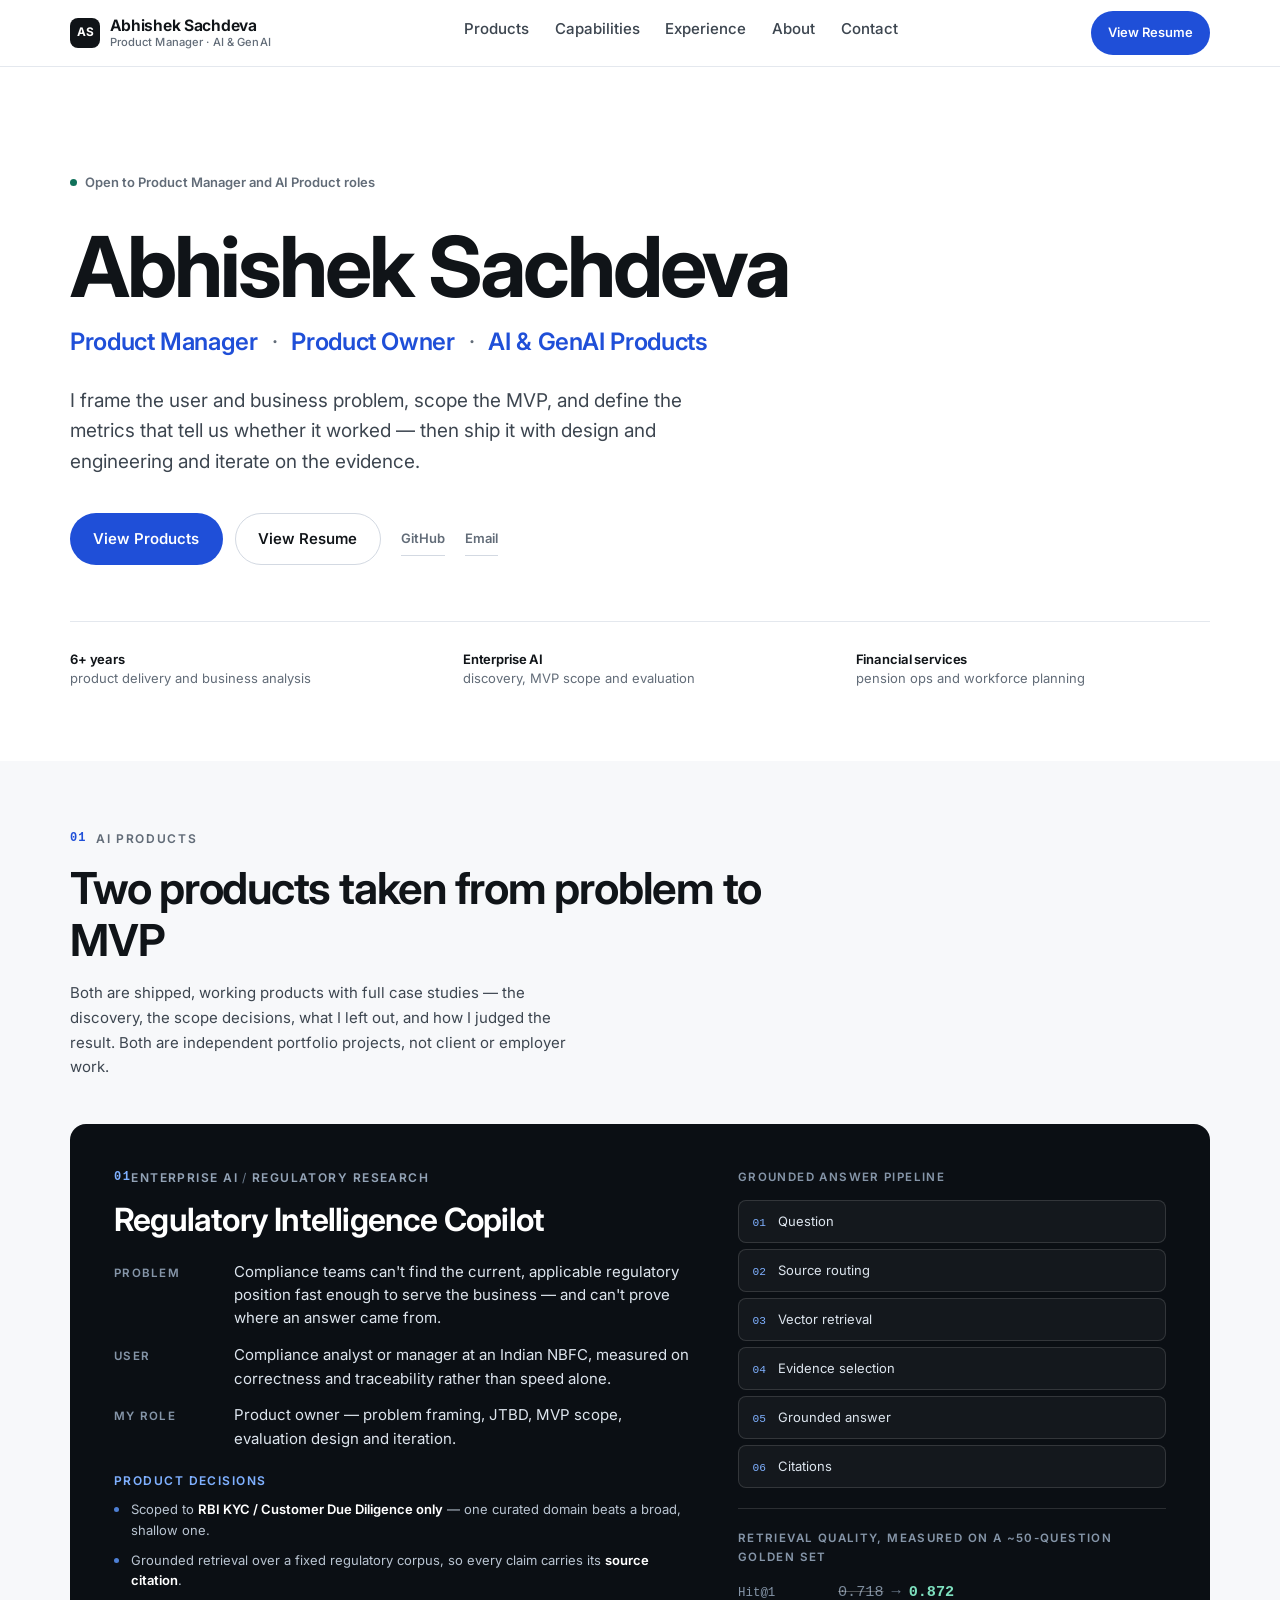
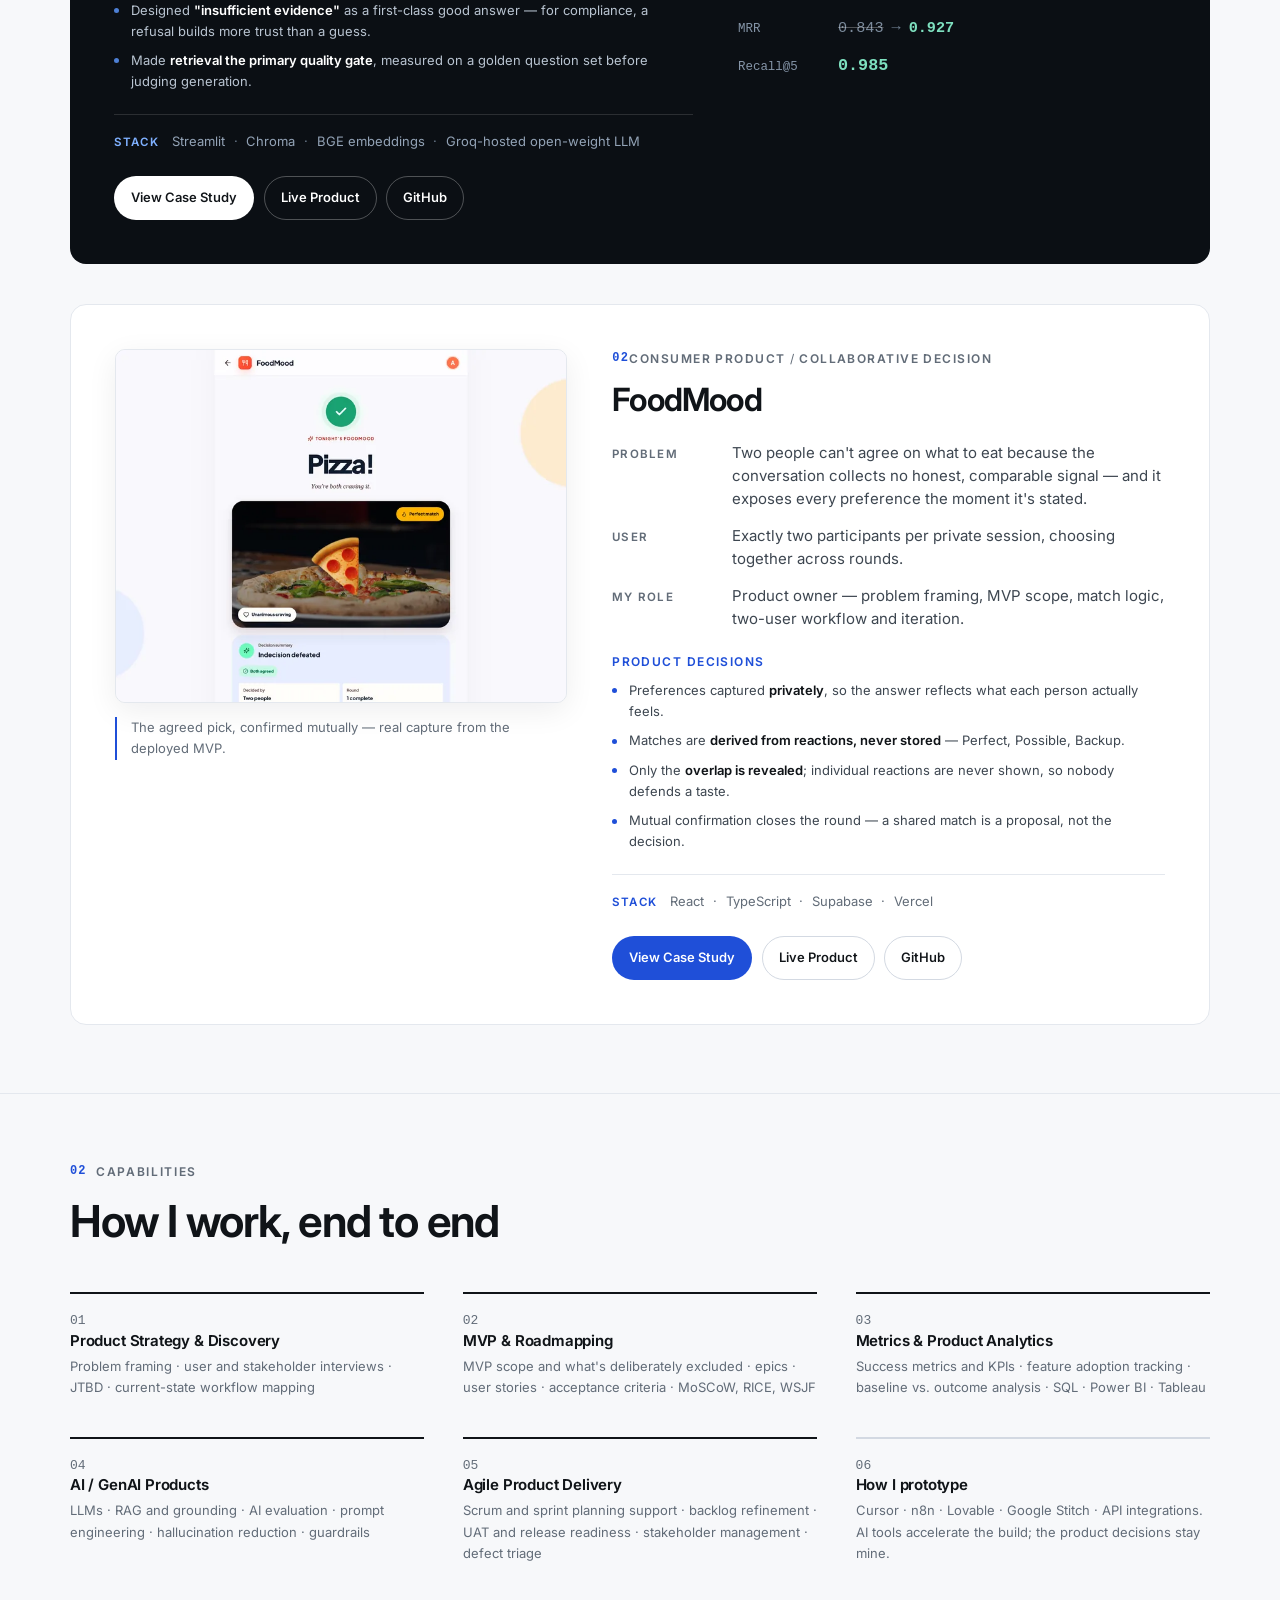
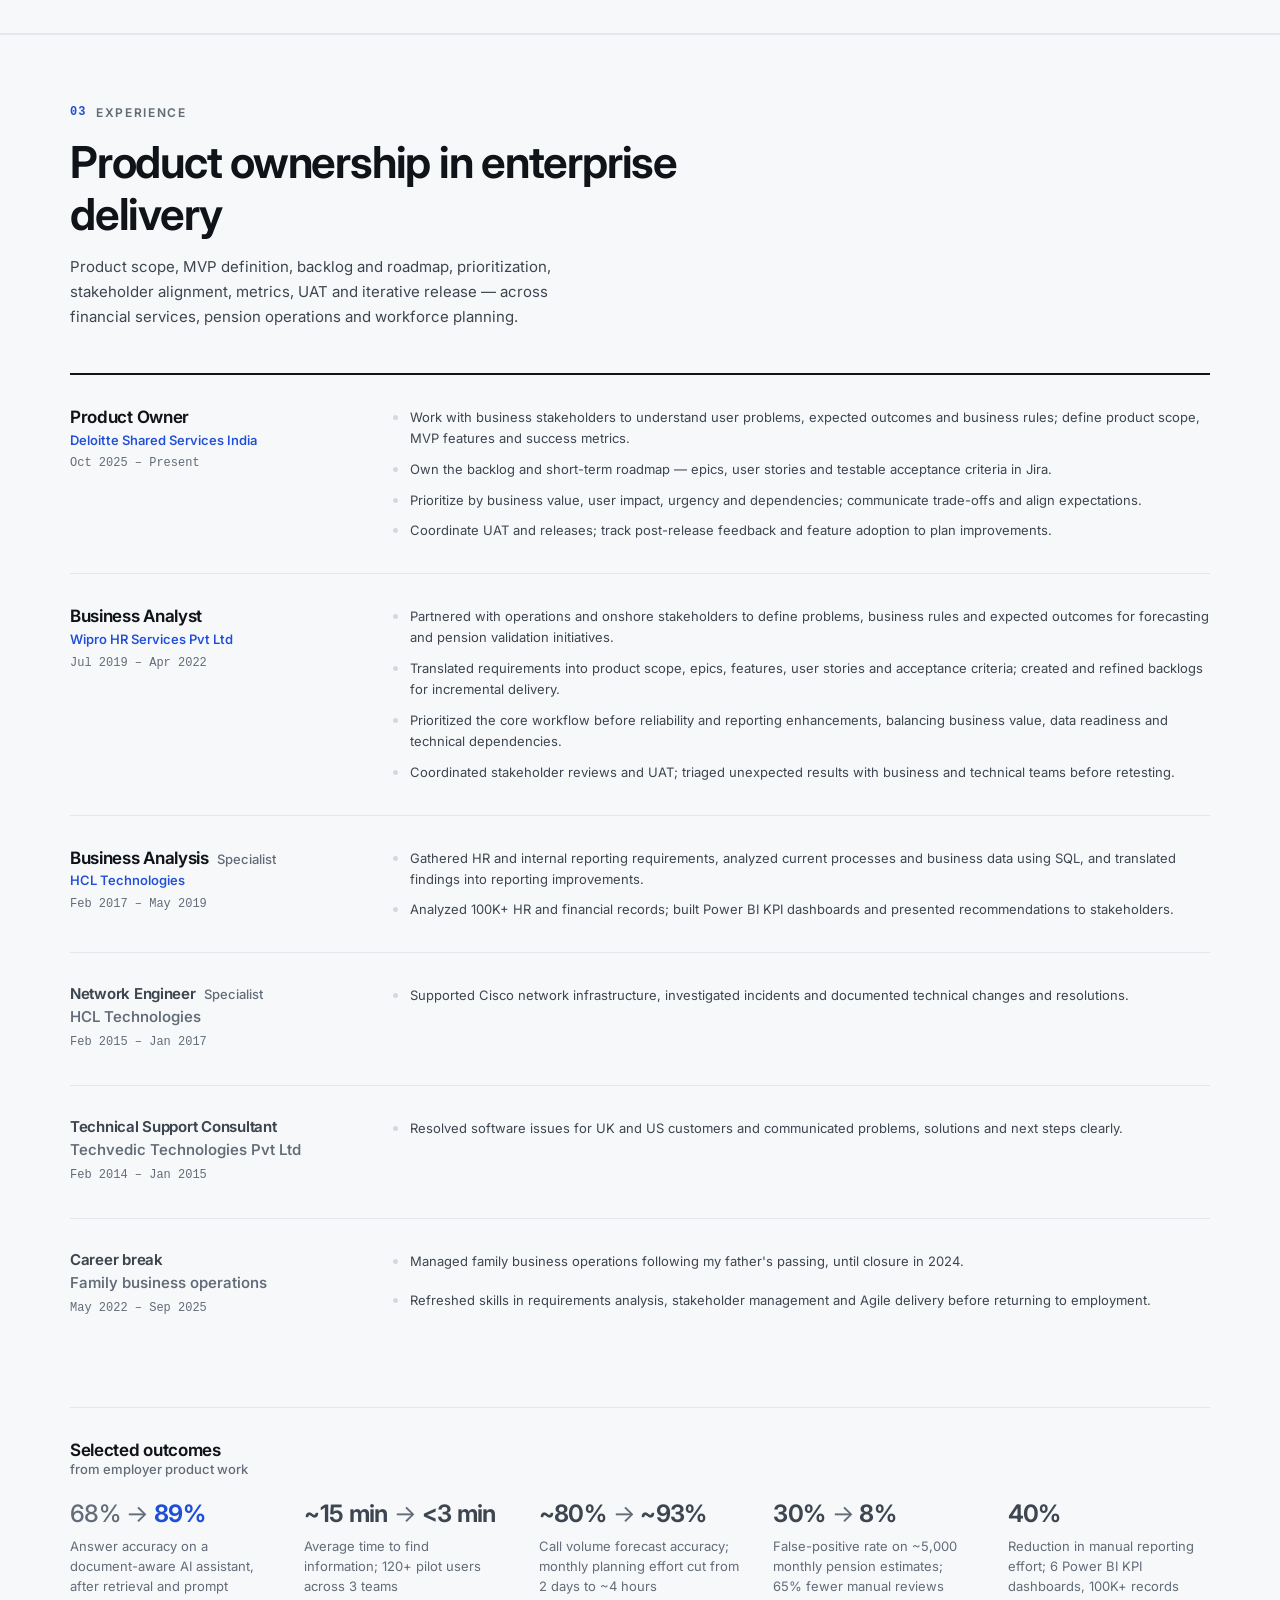
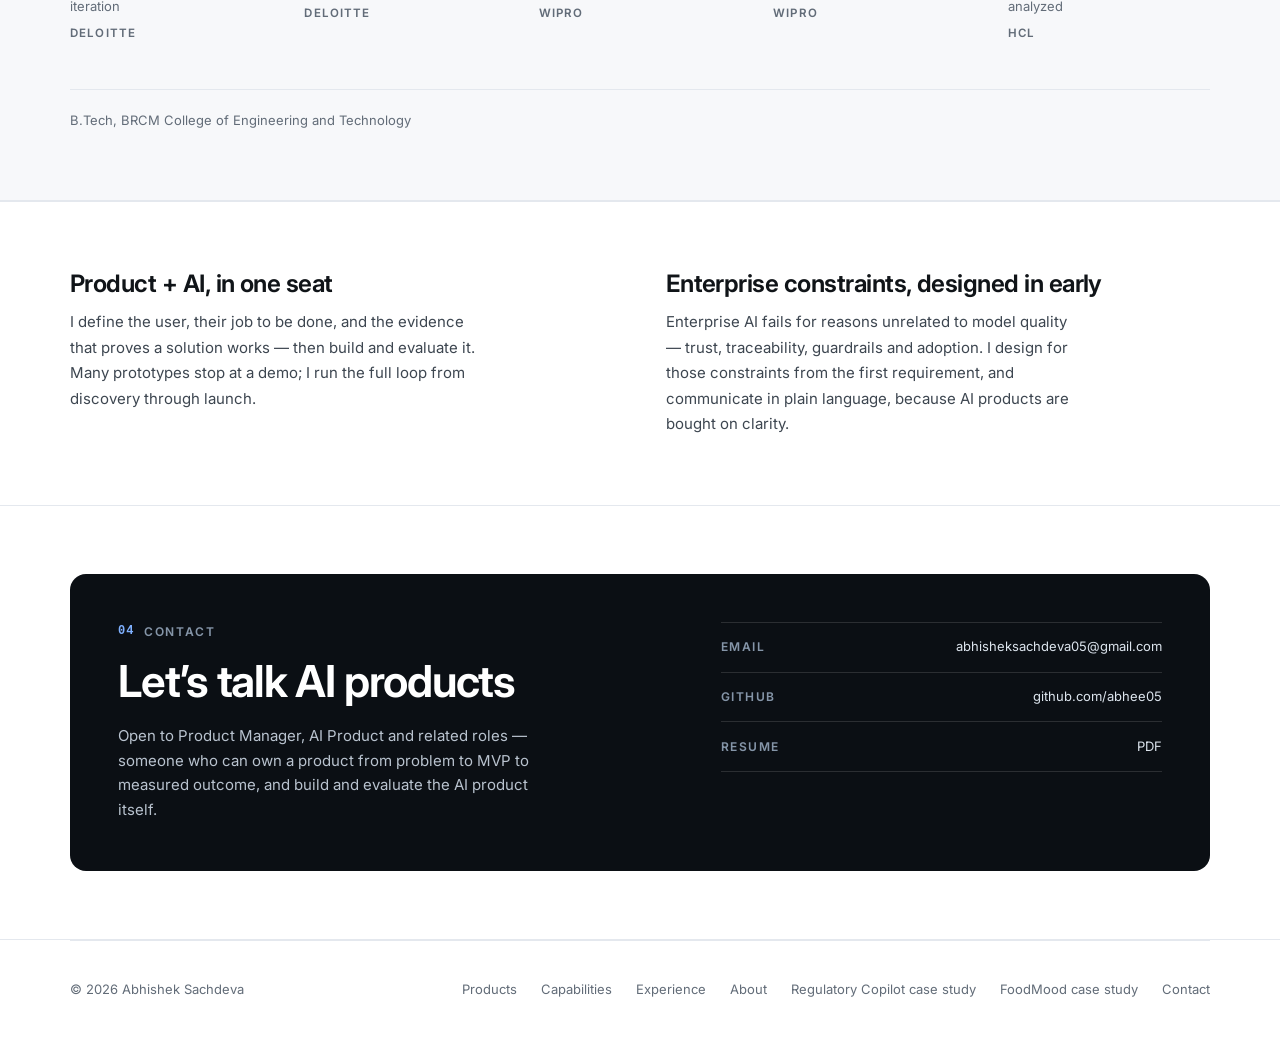
==== commit 80df02b3: "Ship resume, drop LinkedIn, add About section for V1 Resume - Add the final PDF at assets/Abhishek_S" ====
--- a/index.html
+++ b/index.html
@@ -65,12 +65,10 @@
         <li><a href="index.html#products">Products</a></li>
         <li><a href="index.html#capabilities">Capabilities</a></li>
         <li><a href="index.html#experience">Experience</a></li>
+        <li><a href="index.html#about">About</a></li>
         <li><a href="index.html#contact">Contact</a></li>
       </ul>
 
-      <!-- TODO(owner): drop the resume PDF at this exact path and commit it.
-           main.js hides this button if the file is missing, so the site never
-           ships a dead link while the asset is still pending. -->
       <a class="btn btn--accent btn--sm nav-resume" href="assets/Abhishek_Sachdeva_Product_Manager_Resume.pdf" data-resume-link target="_blank" rel="noopener noreferrer">View Resume</a>
     </nav>
   </header>
@@ -100,8 +98,6 @@
         <a class="btn btn--line" href="assets/Abhishek_Sachdeva_Product_Manager_Resume.pdf" data-resume-link target="_blank" rel="noopener noreferrer">View Resume</a>
         <span class="hero-links">
           <a href="https://github.com/abhee05" rel="noopener noreferrer" target="_blank">GitHub</a>
-          <!-- PLACEHOLDER: replace href with Abhishek's public LinkedIn profile -->
-          <a href="https://www.linkedin.com/in/ABHISHEK_HANDLE/" rel="noopener noreferrer" target="_blank">LinkedIn</a>
           <a href="mailto:abhisheksachdeva05@gmail.com">Email</a>
         </span>
       </div>
@@ -302,31 +298,6 @@
     </div>
   </section>
 
-  <!-- ======================= HOW I WORK ======================= -->
-  <section class="section section--statement" data-section aria-labelledby="approach-heading">
-    <div class="shell">
-      <div class="statement">
-        <div class="statement-col">
-          <h2 id="approach-heading">Product + AI, in one seat</h2>
-          <p>
-            I define the user, their job to be done, and the evidence that proves a
-            solution works — then build and evaluate it. Many prototypes stop at a
-            demo; I run the full loop from discovery through launch.
-          </p>
-        </div>
-        <div class="statement-col">
-          <h2>Enterprise constraints, designed in early</h2>
-          <p>
-            Enterprise AI fails for reasons unrelated to model quality — trust,
-            traceability, guardrails and adoption. I design for those constraints
-            from the first requirement, and communicate in plain language, because
-            AI products are bought on clarity.
-          </p>
-        </div>
-      </div>
-    </div>
-  </section>
-
   <!-- ======================= EXPERIENCE ======================= -->
   <section class="section section--alt" id="experience" data-section aria-labelledby="experience-heading">
     <div class="shell">
@@ -371,7 +342,7 @@
 
         <li class="role" data-reveal>
           <div class="role-head">
-            <h3>Business Analysis <span class="role-tag">Specialist, HCL Technologies</span></h3>
+            <h3>Business Analysis <span class="role-tag">Specialist</span></h3>
             <p class="role-org">HCL Technologies</p>
             <p class="role-dates"><span>Feb 2017</span> – May 2019</p>
           </div>
@@ -383,7 +354,7 @@
 
         <li class="role role--minor" data-reveal>
           <div class="role-head">
-            <h3>Network Engineer <span class="role-tag">Specialist, HCL Technologies</span></h3>
+            <h3>Network Engineer <span class="role-tag">Specialist</span></h3>
             <p class="role-org">HCL Technologies</p>
             <p class="role-dates"><span>Feb 2015</span> – Jan 2017</p>
           </div>
@@ -451,6 +422,31 @@
       </div>
 
       <p class="education">B.Tech, BRCM College of Engineering and Technology</p>
+    </div>
+  </section>
+
+  <!-- ======================= ABOUT / HOW I WORK ======================= -->
+  <section class="section section--statement" id="about" data-section aria-labelledby="approach-heading">
+    <div class="shell">
+      <div class="statement">
+        <div class="statement-col">
+          <h2 id="approach-heading">Product + AI, in one seat</h2>
+          <p>
+            I define the user, their job to be done, and the evidence that proves a
+            solution works — then build and evaluate it. Many prototypes stop at a
+            demo; I run the full loop from discovery through launch.
+          </p>
+        </div>
+        <div class="statement-col">
+          <h2>Enterprise constraints, designed in early</h2>
+          <p>
+            Enterprise AI fails for reasons unrelated to model quality — trust,
+            traceability, guardrails and adoption. I design for those constraints
+            from the first requirement, and communicate in plain language, because
+            AI products are bought on clarity.
+          </p>
+        </div>
+      </div>
     </div>
   </section>
 
@@ -480,13 +476,6 @@
               <span class="contact-value">github.com/abhee05</span>
             </a>
           </li>
-          <li>
-            <!-- PLACEHOLDER: replace href with Abhishek's public LinkedIn profile -->
-            <a href="https://www.linkedin.com/in/ABHISHEK_HANDLE/" rel="noopener noreferrer" target="_blank">
-              <span class="contact-label">LinkedIn</span>
-              <span class="contact-value">Profile</span>
-            </a>
-          </li>
           <li data-resume-link-item hidden>
             <a href="assets/Abhishek_Sachdeva_Product_Manager_Resume.pdf" data-resume-link target="_blank" rel="noopener noreferrer">
               <span class="contact-label">Resume</span>
@@ -507,6 +496,7 @@
         <a href="index.html#products">Products</a>
         <a href="index.html#capabilities">Capabilities</a>
         <a href="index.html#experience">Experience</a>
+        <a href="index.html#about">About</a>
         <a href="case-study-regulatory-copilot.html">Regulatory Copilot case study</a>
         <a href="case-study-foodmood.html">FoodMood case study</a>
         <a href="index.html#contact">Contact</a>
--- a/css/styles.css
+++ b/css/styles.css
@@ -1460,6 +1460,8 @@
   display: inline-flex;
   align-items: center;
   gap: 0.45rem;
+  min-height: 32px;
+  padding: 0 0.15rem;
   font-size: var(--step--1);
   font-weight: 580;
   color: var(--ink-soft);
@@ -1557,7 +1559,8 @@
 
 .cs-toc a {
   display: block;
-  padding: 0.32rem 0 0.32rem 0.9rem;
+  min-height: 32px;
+  padding: 0.45rem 0 0.45rem 0.9rem;
   color: var(--ink-mute);
   border-left: 2px solid transparent;
   margin-left: -1px;
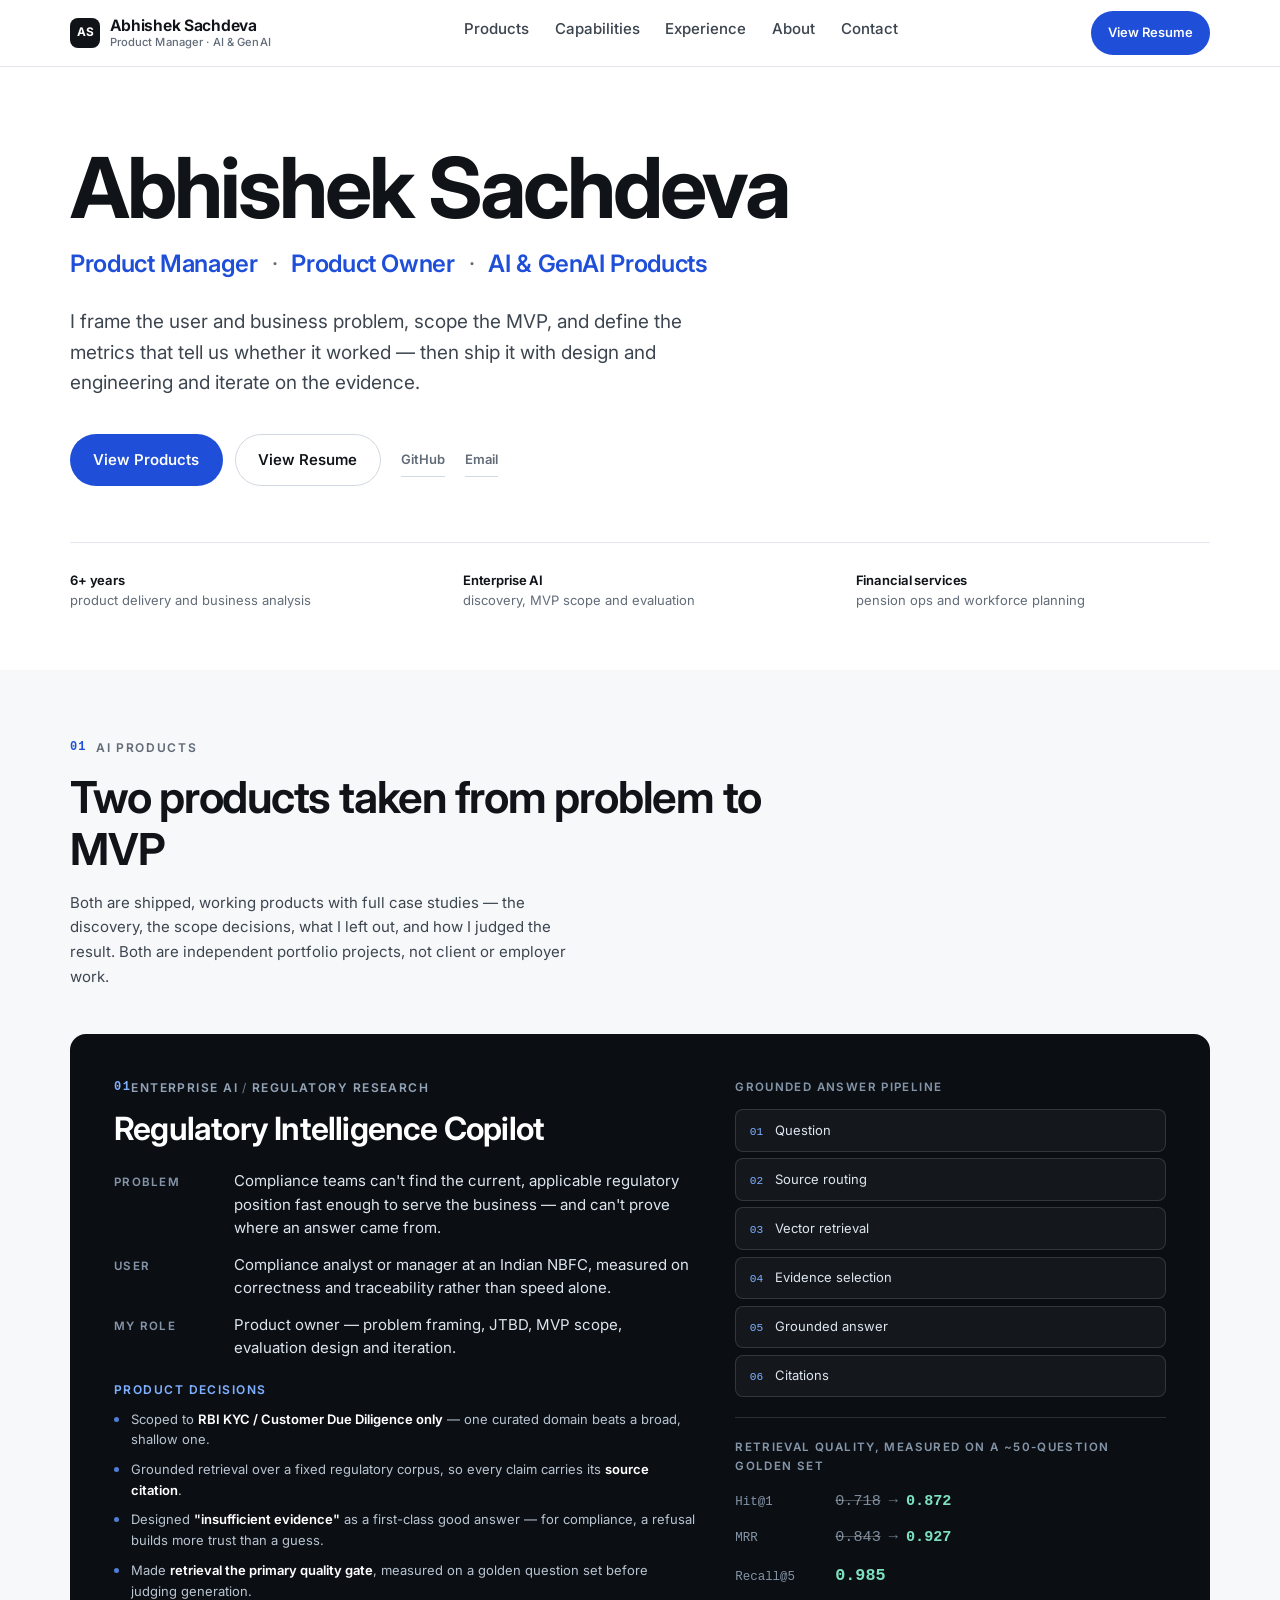
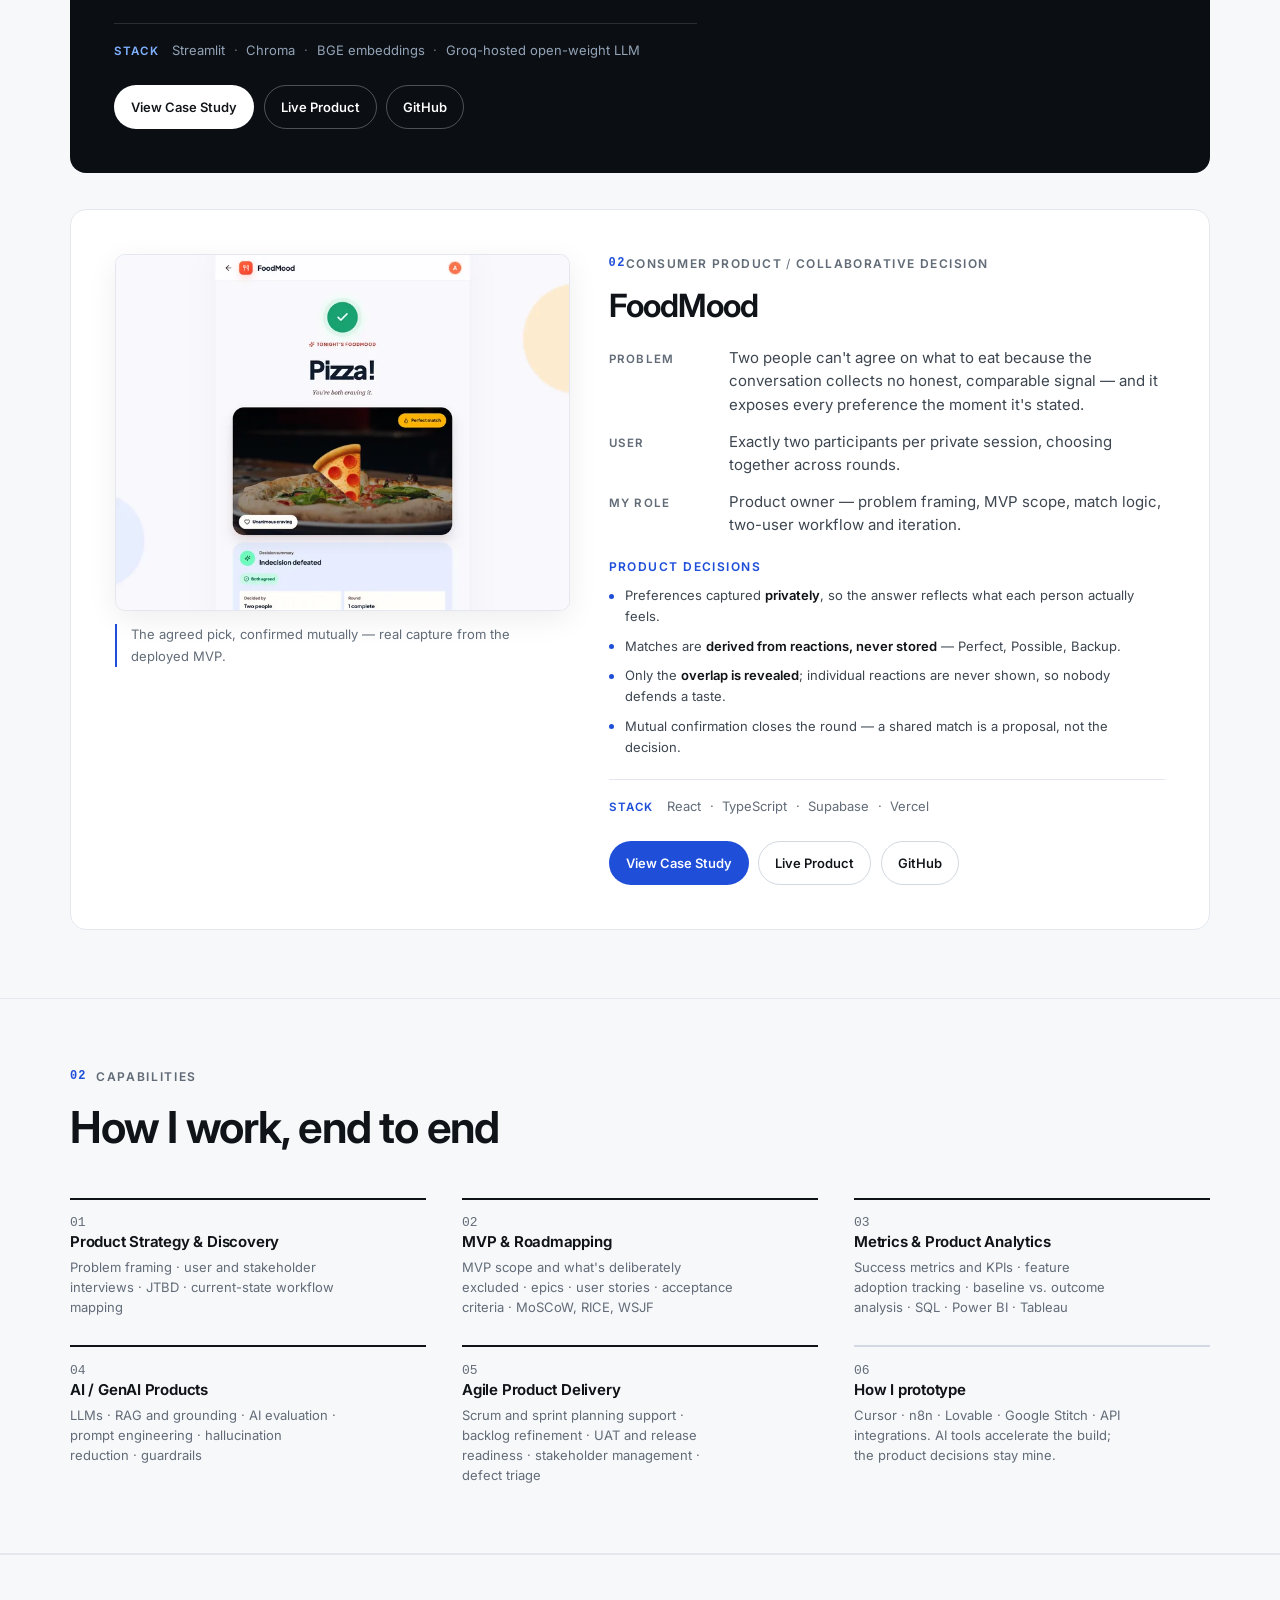
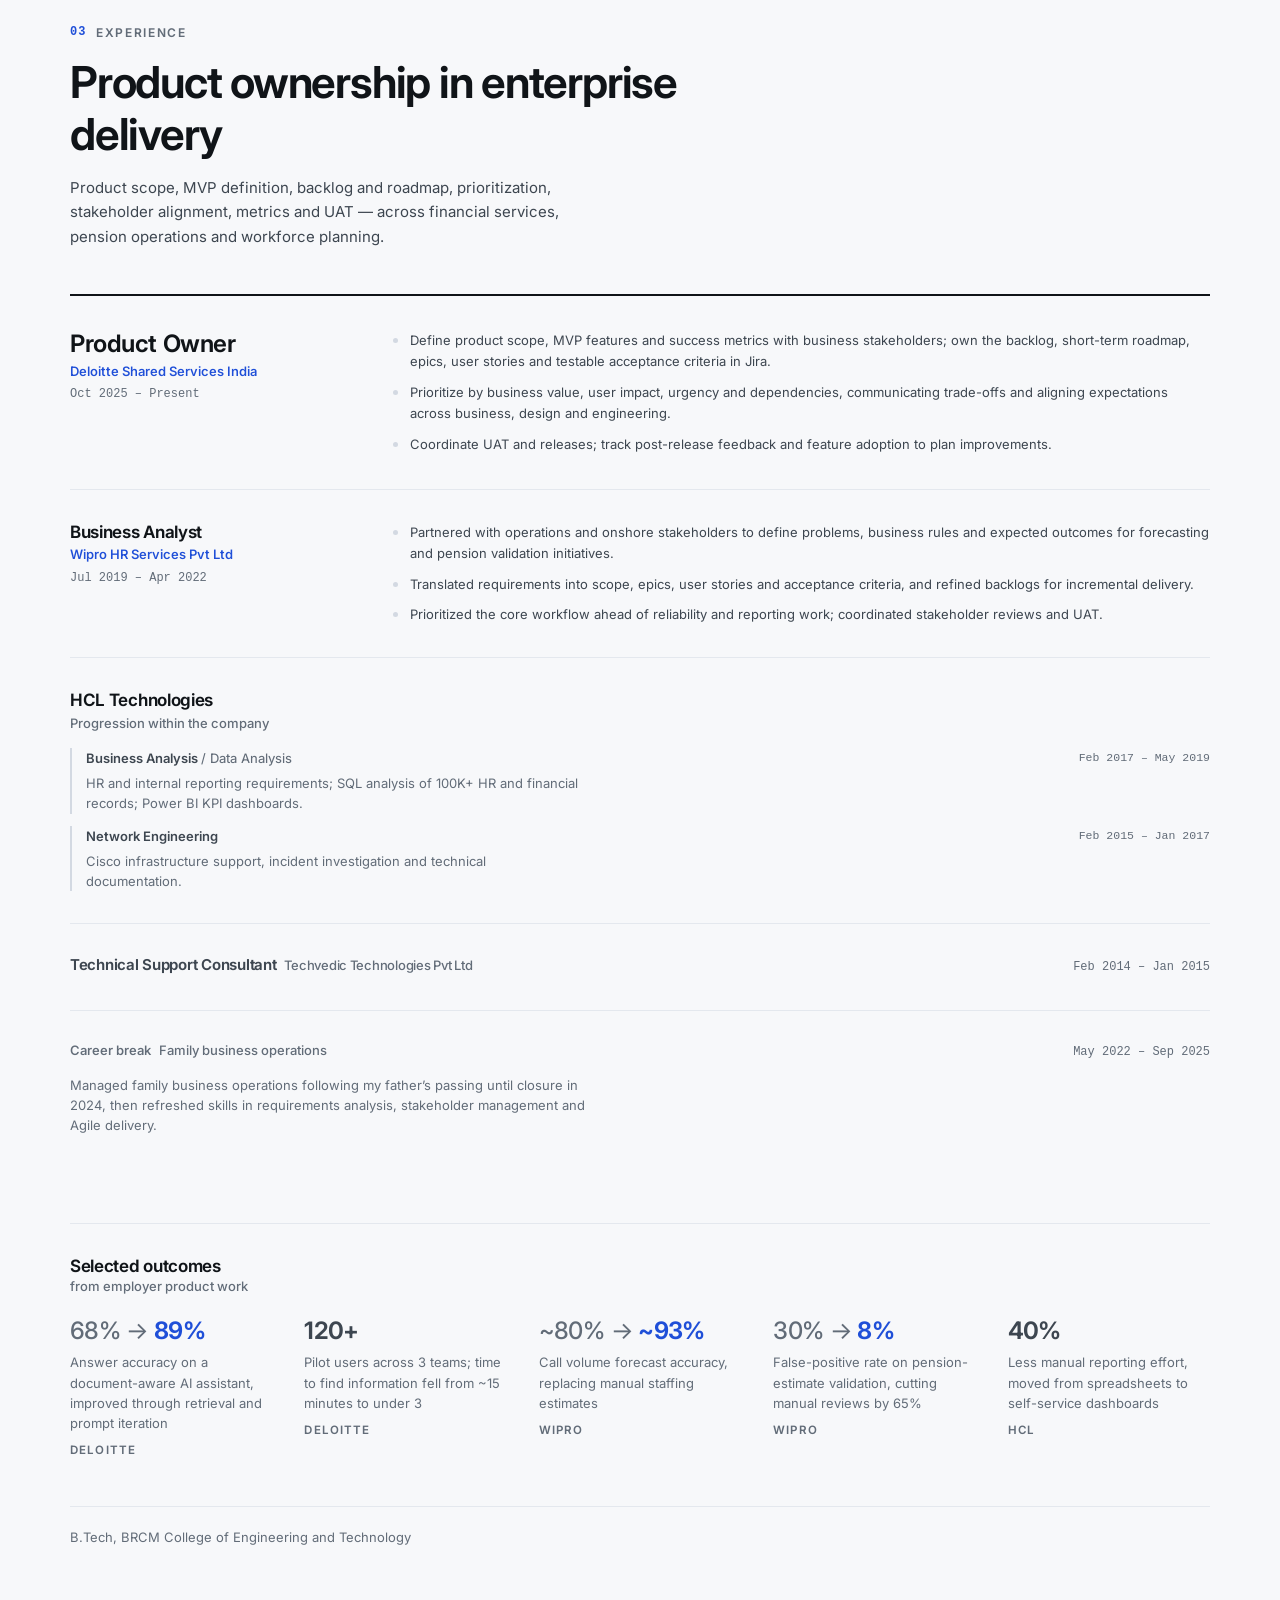
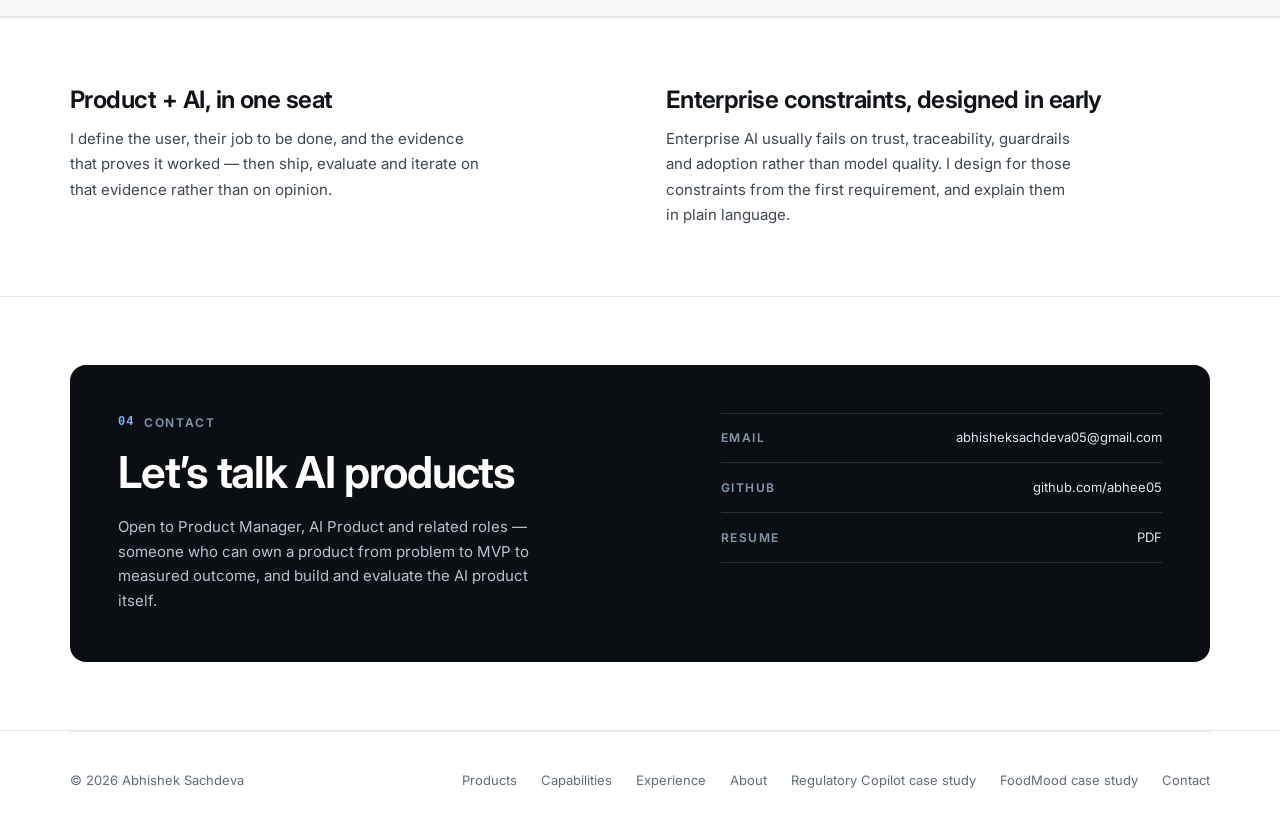
==== commit a4ebc846: "Compact experience, reduce outcome density, drop hero status line The homepage had drifted toward a " ====
--- a/index.html
+++ b/index.html
@@ -78,11 +78,6 @@
   <!-- ======================= HERO ======================= -->
   <section class="hero" aria-labelledby="hero-heading">
     <div class="shell">
-      <p class="hero-eyebrow">
-        <span class="dot" aria-hidden="true"></span>
-        Open to Product Manager and AI Product roles
-      </p>
-
       <h1 id="hero-heading" class="hero-name">Abhishek Sachdeva</h1>
 
       <p class="hero-role">Product Manager <span class="sep">·</span> Product Owner <span class="sep">·</span> AI &amp; GenAI Products</p>
@@ -306,22 +301,21 @@
         <h2 id="experience-heading">Product ownership in enterprise delivery</h2>
         <p class="lede">
           Product scope, MVP definition, backlog and roadmap, prioritization,
-          stakeholder alignment, metrics, UAT and iterative release — across
-          financial services, pension operations and workforce planning.
+          stakeholder alignment, metrics and UAT — across financial services,
+          pension operations and workforce planning.
         </p>
       </div>
 
       <ol class="roles">
-        <li class="role" data-reveal>
+        <li class="role role--lead" data-reveal>
           <div class="role-head">
             <h3>Product Owner</h3>
             <p class="role-org">Deloitte Shared Services India</p>
-            <p class="role-dates"><span>Oct 2025</span> – Present</p>
+            <p class="role-dates"><span>Oct 2025</span> &ndash; Present</p>
           </div>
           <ul class="role-points">
-            <li>Work with business stakeholders to understand user problems, expected outcomes and business rules; define product scope, MVP features and success metrics.</li>
-            <li>Own the backlog and short-term roadmap — epics, user stories and testable acceptance criteria in Jira.</li>
-            <li>Prioritize by business value, user impact, urgency and dependencies; communicate trade-offs and align expectations.</li>
+            <li>Define product scope, MVP features and success metrics with business stakeholders; own the backlog, short-term roadmap, epics, user stories and testable acceptance criteria in Jira.</li>
+            <li>Prioritize by business value, user impact, urgency and dependencies, communicating trade-offs and aligning expectations across business, design and engineering.</li>
             <li>Coordinate UAT and releases; track post-release feedback and feature adoption to plan improvements.</li>
           </ul>
         </li>
@@ -330,60 +324,47 @@
           <div class="role-head">
             <h3>Business Analyst</h3>
             <p class="role-org">Wipro HR Services Pvt Ltd</p>
-            <p class="role-dates"><span>Jul 2019</span> – Apr 2022</p>
+            <p class="role-dates"><span>Jul 2019</span> &ndash; Apr 2022</p>
           </div>
           <ul class="role-points">
             <li>Partnered with operations and onshore stakeholders to define problems, business rules and expected outcomes for forecasting and pension validation initiatives.</li>
-            <li>Translated requirements into product scope, epics, features, user stories and acceptance criteria; created and refined backlogs for incremental delivery.</li>
-            <li>Prioritized the core workflow before reliability and reporting enhancements, balancing business value, data readiness and technical dependencies.</li>
-            <li>Coordinated stakeholder reviews and UAT; triaged unexpected results with business and technical teams before retesting.</li>
+            <li>Translated requirements into scope, epics, user stories and acceptance criteria, and refined backlogs for incremental delivery.</li>
+            <li>Prioritized the core workflow ahead of reliability and reporting work; coordinated stakeholder reviews and UAT.</li>
           </ul>
         </li>
 
-        <li class="role" data-reveal>
+        <li class="role role--group" data-reveal>
           <div class="role-head">
-            <h3>Business Analysis <span class="role-tag">Specialist</span></h3>
-            <p class="role-org">HCL Technologies</p>
-            <p class="role-dates"><span>Feb 2017</span> – May 2019</p>
-          </div>
-          <ul class="role-points">
-            <li>Gathered HR and internal reporting requirements, analyzed current processes and business data using SQL, and translated findings into reporting improvements.</li>
-            <li>Analyzed 100K+ HR and financial records; built Power BI KPI dashboards and presented recommendations to stakeholders.</li>
+            <h3>HCL Technologies</h3>
+            <p class="role-org role-org--quiet">Progression within the company</p>
+          </div>
+          <ul class="role-track">
+            <li>
+              <p class="role-track-title">Business Analysis <span>/ Data Analysis</span></p>
+              <p class="role-track-date">Feb 2017 &ndash; May 2019</p>
+              <p class="role-track-note">HR and internal reporting requirements; SQL analysis of 100K+ HR and financial records; Power BI KPI dashboards.</p>
+            </li>
+            <li>
+              <p class="role-track-title">Network Engineering</p>
+              <p class="role-track-date">Feb 2015 &ndash; Jan 2017</p>
+              <p class="role-track-note">Cisco infrastructure support, incident investigation and technical documentation.</p>
+            </li>
           </ul>
         </li>
 
         <li class="role role--minor" data-reveal>
-          <div class="role-head">
-            <h3>Network Engineer <span class="role-tag">Specialist</span></h3>
-            <p class="role-org">HCL Technologies</p>
-            <p class="role-dates"><span>Feb 2015</span> – Jan 2017</p>
-          </div>
-          <ul class="role-points">
-            <li>Supported Cisco network infrastructure, investigated incidents and documented technical changes and resolutions.</li>
-          </ul>
-        </li>
-
-        <li class="role role--minor" data-reveal>
-          <div class="role-head">
-            <h3>Technical Support Consultant</h3>
-            <p class="role-org">Techvedic Technologies Pvt Ltd</p>
-            <p class="role-dates"><span>Feb 2014</span> – Jan 2015</p>
-          </div>
-          <ul class="role-points">
-            <li>Resolved software issues for UK and US customers and communicated problems, solutions and next steps clearly.</li>
-          </ul>
-        </li>
-
-        <li class="role role--minor" data-reveal>
-          <div class="role-head">
-            <h3>Career break</h3>
-            <p class="role-org">Family business operations</p>
-            <p class="role-dates"><span>May 2022</span> – Sep 2025</p>
-          </div>
-          <ul class="role-points">
-            <li>Managed family business operations following my father's passing, until closure in 2024.</li>
-            <li>Refreshed skills in requirements analysis, stakeholder management and Agile delivery before returning to employment.</li>
-          </ul>
+          <div class="role-head role-head--inline">
+            <h3>Technical Support Consultant <span class="role-org--quiet">Techvedic Technologies Pvt Ltd</span></h3>
+            <p class="role-dates"><span>Feb 2014</span> &ndash; Jan 2015</p>
+          </div>
+        </li>
+
+        <li class="role role--minor role--quiet" data-reveal>
+          <div class="role-head role-head--inline">
+            <h3>Career break <span class="role-org--quiet">Family business operations</span></h3>
+            <p class="role-dates"><span>May 2022</span> &ndash; Sep 2025</p>
+          </div>
+          <p class="role-note">Managed family business operations following my father&rsquo;s passing until closure in 2024, then refreshed skills in requirements analysis, stakeholder management and Agile delivery.</p>
         </li>
       </ol>
 
@@ -395,27 +376,27 @@
         <ul class="outcome-grid">
           <li>
             <p class="outcome-metric"><span class="from">68%</span><span class="arrow" aria-hidden="true">&rarr;</span><span class="to">89%</span></p>
-            <p class="outcome-desc">Answer accuracy on a document-aware AI assistant, after retrieval and prompt iteration</p>
+            <p class="outcome-desc">Answer accuracy on a document-aware AI assistant, improved through retrieval and prompt iteration</p>
             <p class="outcome-role">Deloitte</p>
           </li>
           <li>
-            <p class="outcome-metric">~15 min <span class="arrow" aria-hidden="true">&rarr;</span> &lt;3 min</p>
-            <p class="outcome-desc">Average time to find information; 120+ pilot users across 3 teams</p>
+            <p class="outcome-metric">120+</p>
+            <p class="outcome-desc">Pilot users across 3 teams; time to find information fell from ~15 minutes to under 3</p>
             <p class="outcome-role">Deloitte</p>
           </li>
           <li>
-            <p class="outcome-metric">~80% <span class="arrow" aria-hidden="true">&rarr;</span> ~93%</p>
-            <p class="outcome-desc">Call volume forecast accuracy; monthly planning effort cut from 2 days to ~4 hours</p>
+            <p class="outcome-metric"><span class="from">~80%</span><span class="arrow" aria-hidden="true">&rarr;</span><span class="to">~93%</span></p>
+            <p class="outcome-desc">Call volume forecast accuracy, replacing manual staffing estimates</p>
             <p class="outcome-role">Wipro</p>
           </li>
           <li>
-            <p class="outcome-metric">30% <span class="arrow" aria-hidden="true">&rarr;</span> 8%</p>
-            <p class="outcome-desc">False-positive rate on ~5,000 monthly pension estimates; 65% fewer manual reviews</p>
+            <p class="outcome-metric"><span class="from">30%</span><span class="arrow" aria-hidden="true">&rarr;</span><span class="to">8%</span></p>
+            <p class="outcome-desc">False-positive rate on pension-estimate validation, cutting manual reviews by 65%</p>
             <p class="outcome-role">Wipro</p>
           </li>
           <li>
             <p class="outcome-metric">40%</p>
-            <p class="outcome-desc">Reduction in manual reporting effort; 6 Power BI KPI dashboards, 100K+ records analyzed</p>
+            <p class="outcome-desc">Less manual reporting effort, moved from spreadsheets to self-service dashboards</p>
             <p class="outcome-role">HCL</p>
           </li>
         </ul>
@@ -432,18 +413,17 @@
         <div class="statement-col">
           <h2 id="approach-heading">Product + AI, in one seat</h2>
           <p>
-            I define the user, their job to be done, and the evidence that proves a
-            solution works — then build and evaluate it. Many prototypes stop at a
-            demo; I run the full loop from discovery through launch.
+            I define the user, their job to be done, and the evidence that proves it
+            worked &mdash; then ship, evaluate and iterate on that evidence rather
+            than on opinion.
           </p>
         </div>
         <div class="statement-col">
           <h2>Enterprise constraints, designed in early</h2>
           <p>
-            Enterprise AI fails for reasons unrelated to model quality — trust,
-            traceability, guardrails and adoption. I design for those constraints
-            from the first requirement, and communicate in plain language, because
-            AI products are bought on clarity.
+            Enterprise AI usually fails on trust, traceability, guardrails and
+            adoption rather than model quality. I design for those constraints from
+            the first requirement, and explain them in plain language.
           </p>
         </div>
       </div>
--- a/css/styles.css
+++ b/css/styles.css
@@ -491,25 +491,7 @@
 
 /* ---------- Hero ---------- */
 .hero {
-  padding-block: clamp(3rem, 8vw, 6.5rem) clamp(2.5rem, 6vw, 4.5rem);
-}
-
-.hero-eyebrow {
-  display: inline-flex;
-  align-items: center;
-  gap: 0.5rem;
-  font-size: var(--step--1);
-  font-weight: 600;
-  color: var(--ink-mute);
-  margin: 0 0 clamp(1.25rem, 3vw, 2rem);
-}
-
-.hero-eyebrow .dot {
-  width: 7px;
-  height: 7px;
-  border-radius: 50%;
-  background: var(--success);
-  flex: none;
+  padding-block: clamp(2.75rem, 6.5vw, 5rem) clamp(2.25rem, 5vw, 3.75rem);
 }
 
 .hero-name {
@@ -651,12 +633,12 @@
 /* ---------- Project work: the centerpiece ---------- */
 .work {
   display: grid;
-  gap: clamp(1.5rem, 3.5vw, 3rem);
+  gap: clamp(1.4rem, 3vw, 2.5rem);
   align-items: start;
 }
 
 .work + .work {
-  margin-top: clamp(1.5rem, 3.5vw, 2.5rem);
+  margin-top: clamp(1.4rem, 3vw, 2.25rem);
 }
 
 .work--dark {
@@ -1025,34 +1007,37 @@
   padding: 0;
   display: grid;
   grid-template-columns: repeat(3, minmax(0, 1fr));
-  gap: clamp(1.5rem, 3vw, 2.5rem) clamp(1.25rem, 3vw, 2.5rem);
+  gap: clamp(1.1rem, 2.2vw, 1.75rem) clamp(1.25rem, 3vw, 2.25rem);
 }
 
 .capability {
   margin: 0;
-  padding-top: 1rem;
+  padding-top: 0.85rem;
   border-top: 2px solid var(--ink);
 }
 
 .capability-index {
   font-family: var(--font-mono);
-  font-size: 0.72rem;
+  font-size: 0.7rem;
   color: var(--accent);
-  margin: 0 0 0.5rem;
-}
-
+  margin: 0 0 0.35rem;
+}
+
+/* Capability name leads; supporting skills stay secondary. */
 .capability h3 {
   font-size: var(--step-0);
-  font-weight: 640;
-  letter-spacing: -0.012em;
-  margin: 0 0 0.4rem;
+  font-weight: 650;
+  letter-spacing: -0.014em;
+  line-height: 1.25;
+  margin: 0 0 0.3rem;
 }
 
 .capability p {
   font-size: var(--step--1);
-  line-height: 1.65;
-  color: var(--ink-mute);
-  margin: 0;
+  line-height: 1.55;
+  color: var(--ink-mute);
+  margin: 0;
+  max-width: 34ch;
 }
 
 .capability--muted {
@@ -1119,13 +1104,6 @@
   gap: 0.5rem;
 }
 
-.role-tag {
-  font-size: var(--step--1);
-  font-weight: 500;
-  color: var(--ink-mute);
-  letter-spacing: 0;
-}
-
 .role-org {
   font-size: var(--step--1);
   font-weight: 560;
@@ -1168,14 +1146,119 @@
   background: var(--line-strong);
 }
 
-.role--minor .role-head h3,
-.role--minor .role-org {
+.role--minor .role-head h3 {
   font-size: var(--step-0);
   color: var(--ink-soft);
 }
 
-.role--minor .role-org {
-  color: var(--ink-mute);
+/* Lead role (most recent) carries the visual weight */
+.role--lead .role-head h3 {
+  font-size: var(--step-2);
+}
+
+.role--lead {
+  padding-block: clamp(1.5rem, 3vw, 2.15rem);
+}
+
+/* Single-line rows: Techvedic and the career break */
+.role-head--inline {
+  display: flex;
+  flex-wrap: wrap;
+  align-items: baseline;
+  justify-content: space-between;
+  gap: 0.35rem 1rem;
+  grid-column: 1 / -1;
+}
+
+.role-head--inline h3 {
+  margin: 0;
+}
+
+.role-head--inline .role-dates {
+  margin: 0;
+}
+
+.role-org--quiet {
+  font-size: var(--step--1);
+  font-weight: 500;
+  color: var(--ink-mute);
+  margin: 0;
+}
+
+.role-note {
+  grid-column: 1 / -1;
+  font-size: var(--step--1);
+  line-height: 1.55;
+  color: var(--ink-mute);
+  margin: 0.15rem 0 0;
+  max-width: 68ch;
+}
+
+/* Career break stays present but visually quiet */
+.role--quiet {
+  border-top-color: var(--line);
+}
+
+.role--quiet .role-head h3 {
+  font-size: var(--step--1);
+  font-weight: 560;
+  color: var(--ink-mute);
+  letter-spacing: 0;
+}
+
+/* HCL: progression within the company */
+.role--group {
+  grid-template-columns: 1fr;
+}
+
+.role-track {
+  list-style: none;
+  margin: 0.25rem 0 0;
+  padding: 0;
+  display: grid;
+  gap: 0.75rem;
+}
+
+.role-track li {
+  display: grid;
+  grid-template-columns: minmax(0, 13rem) minmax(0, 1fr);
+  gap: 0.15rem 1.5rem;
+  padding-left: 0.9rem;
+  border-left: 2px solid var(--line-strong);
+  margin: 0;
+}
+
+.role-track-title {
+  font-size: var(--step--1);
+  font-weight: 600;
+  color: var(--ink-soft);
+  margin: 0;
+  grid-column: 1;
+  grid-row: 1;
+}
+
+.role-track-title span {
+  font-weight: 450;
+  color: var(--ink-mute);
+}
+
+.role-track-date {
+  font-family: var(--font-mono);
+  font-size: 0.72rem;
+  color: var(--ink-mute);
+  margin: 0;
+  grid-column: 2;
+  grid-row: 1;
+  text-align: right;
+}
+
+.role-track-note {
+  grid-column: 1 / -1;
+  font-size: var(--step--1);
+  line-height: 1.55;
+  color: var(--ink-mute);
+  margin: 0.1rem 0 0;
+  max-width: 62ch;
 }
 
 /* Selected outcomes */
@@ -2746,6 +2829,16 @@
     grid-template-columns: 1fr;
   }
 
+  .role-track li {
+    grid-template-columns: 1fr;
+  }
+
+  .role-track-date {
+    text-align: left;
+    grid-column: 1;
+    grid-row: 2;
+  }
+
   .work-facts > div,
   .delta-list > div {
     grid-template-columns: 1fr;
@@ -2764,20 +2857,32 @@
 
   /* Tighter rhythm once the layout is single-column */
   .role {
-    padding-block: 1.15rem;
+    padding-block: 1.1rem;
   }
 
   .role-points {
     gap: 0.5rem;
   }
 
+  .work {
+    gap: 1.35rem;
+  }
+
   .work-facts {
-    gap: 0.7rem;
-    margin-bottom: 1.25rem;
+    gap: 0.65rem;
+    margin-bottom: 1.1rem;
   }
 
   .work-decisions ul {
-    gap: 0.45rem;
+    gap: 0.4rem;
+  }
+
+  .capability {
+    padding-top: 0.7rem;
+  }
+
+  .capability p {
+    max-width: none;
   }
 
   .pipeline-flow li {
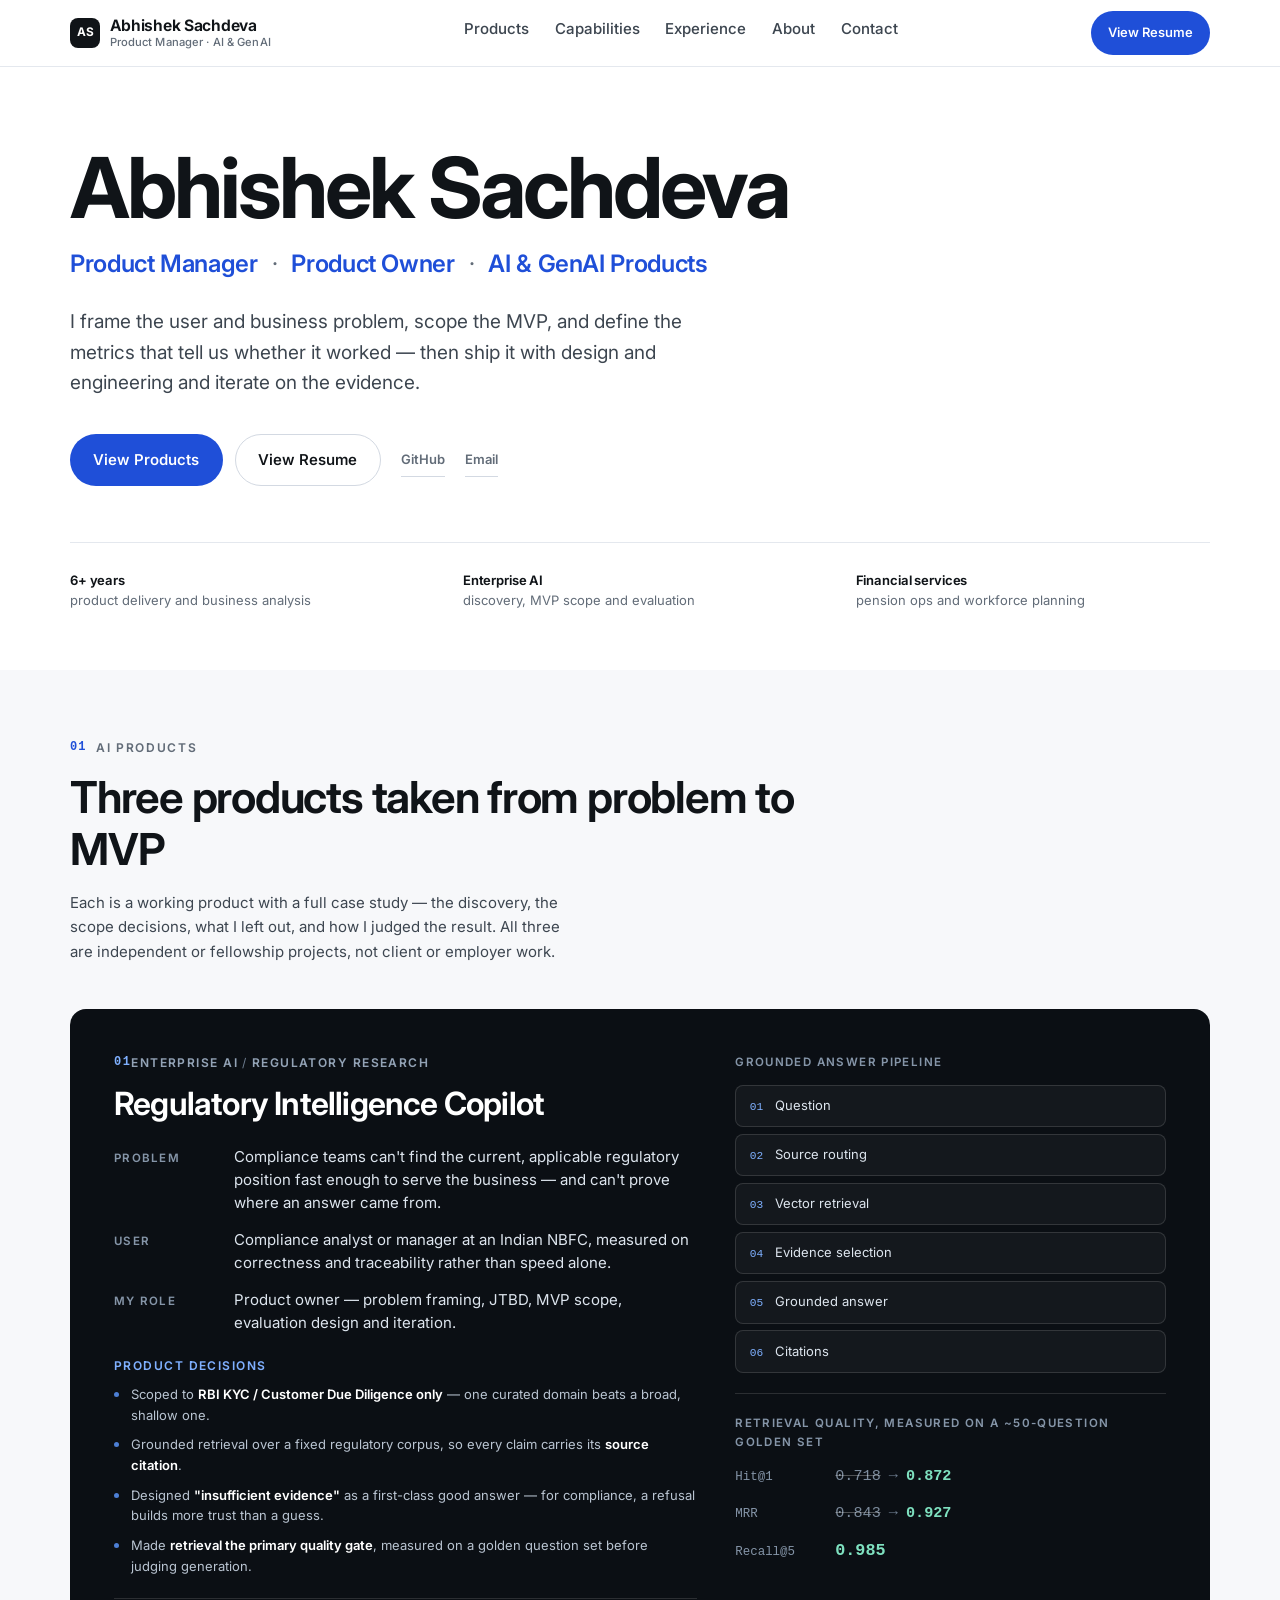
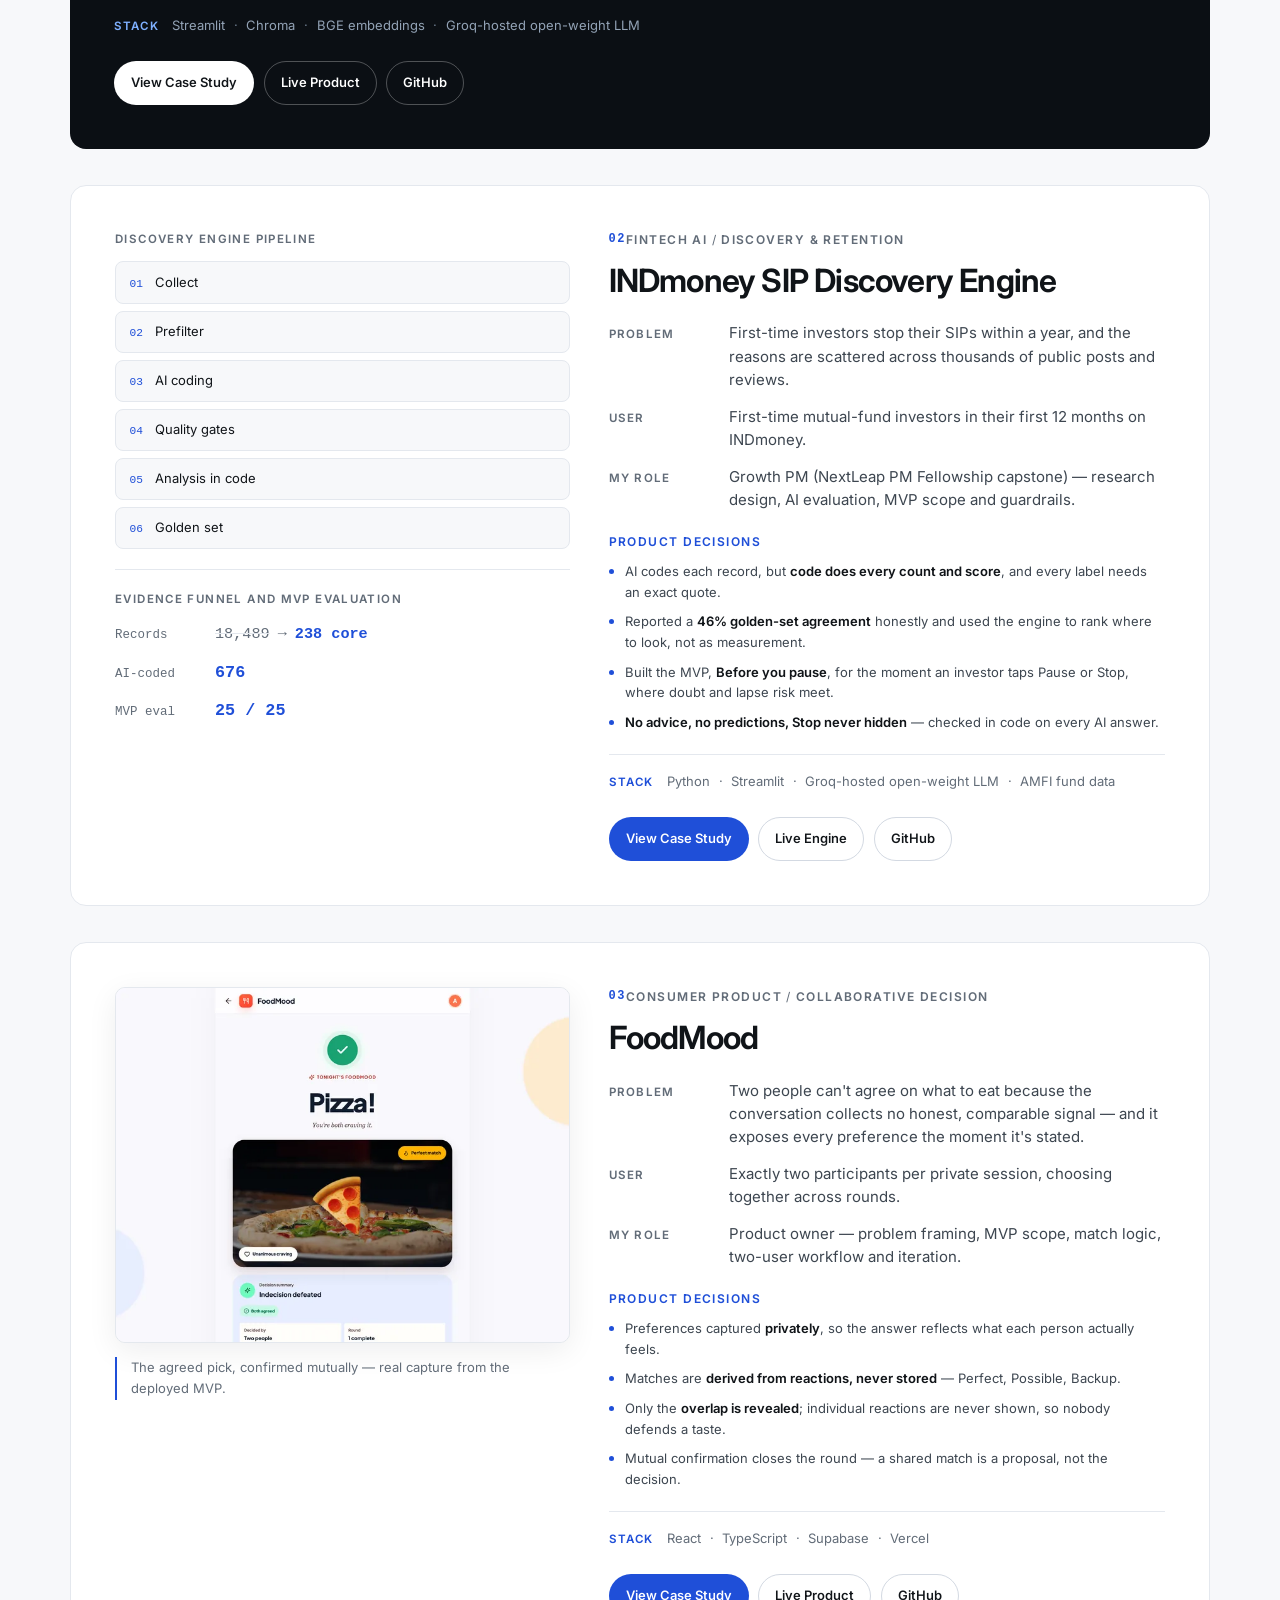
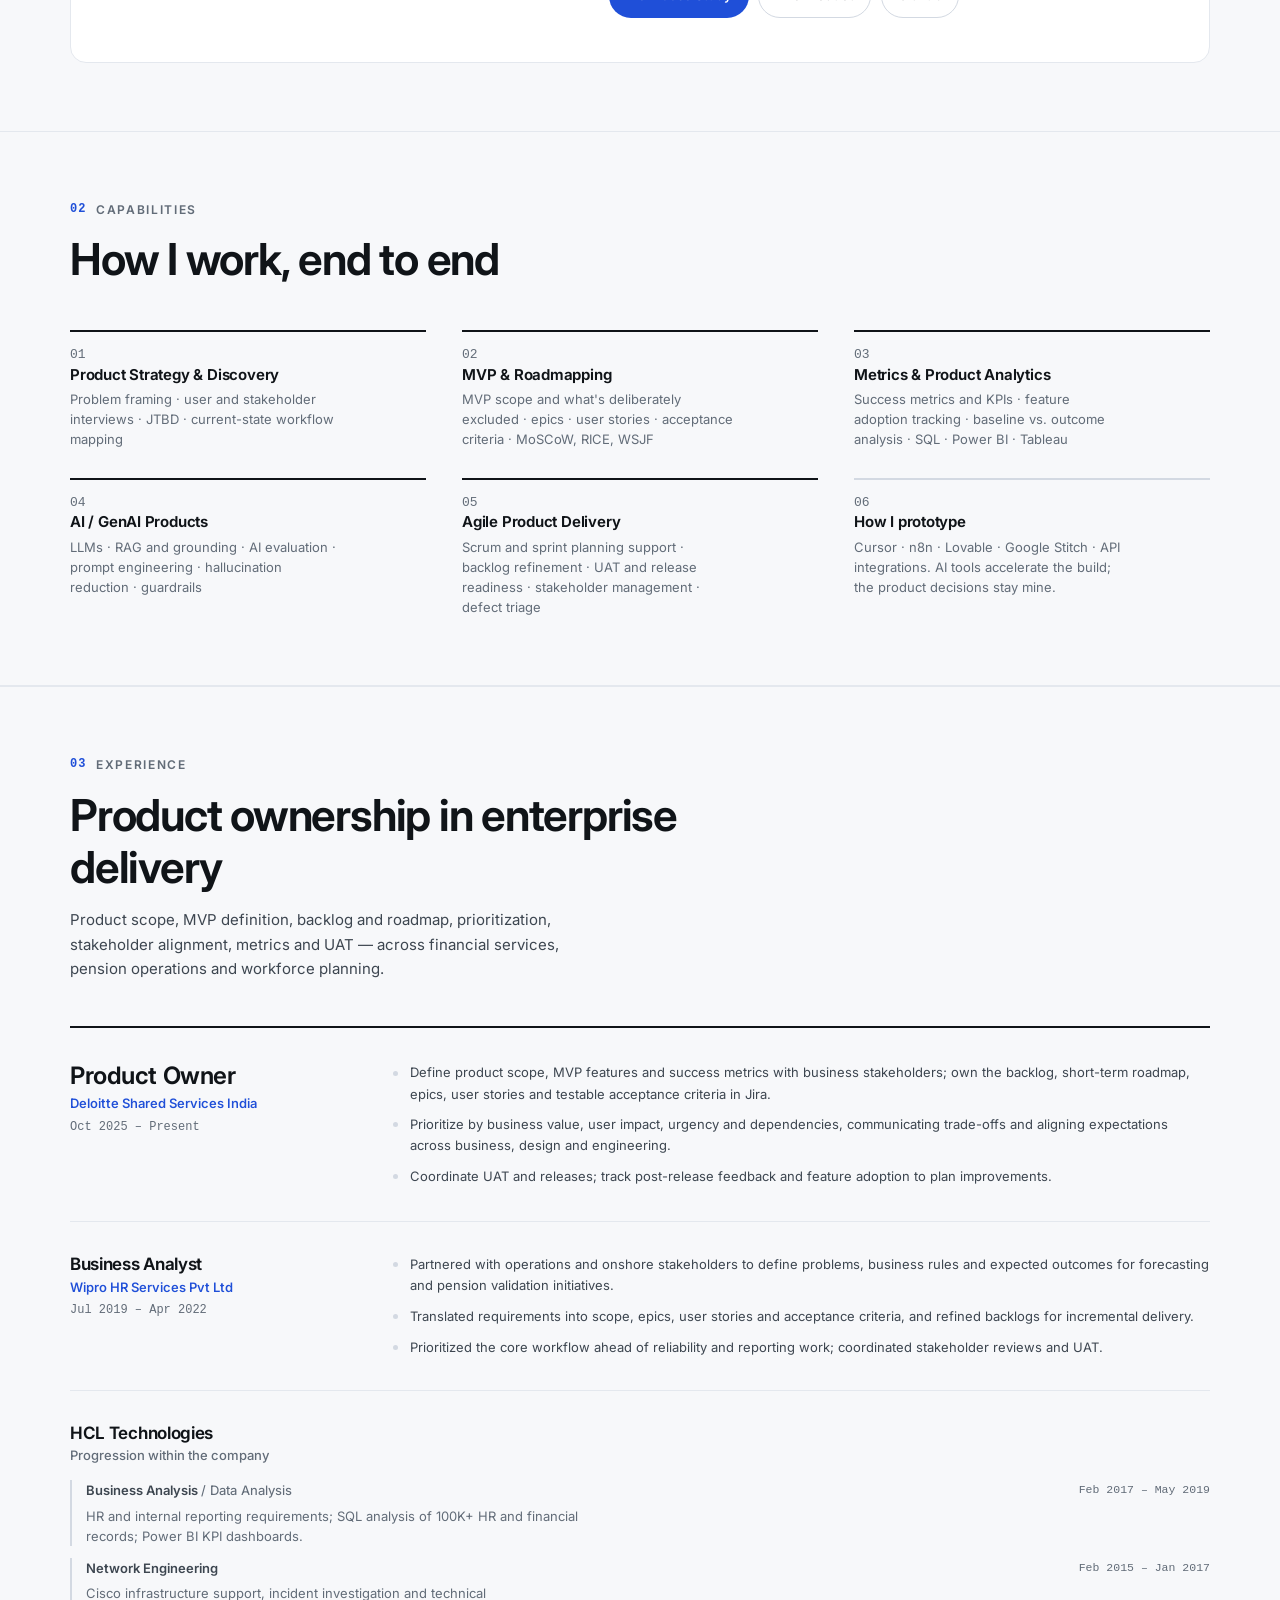
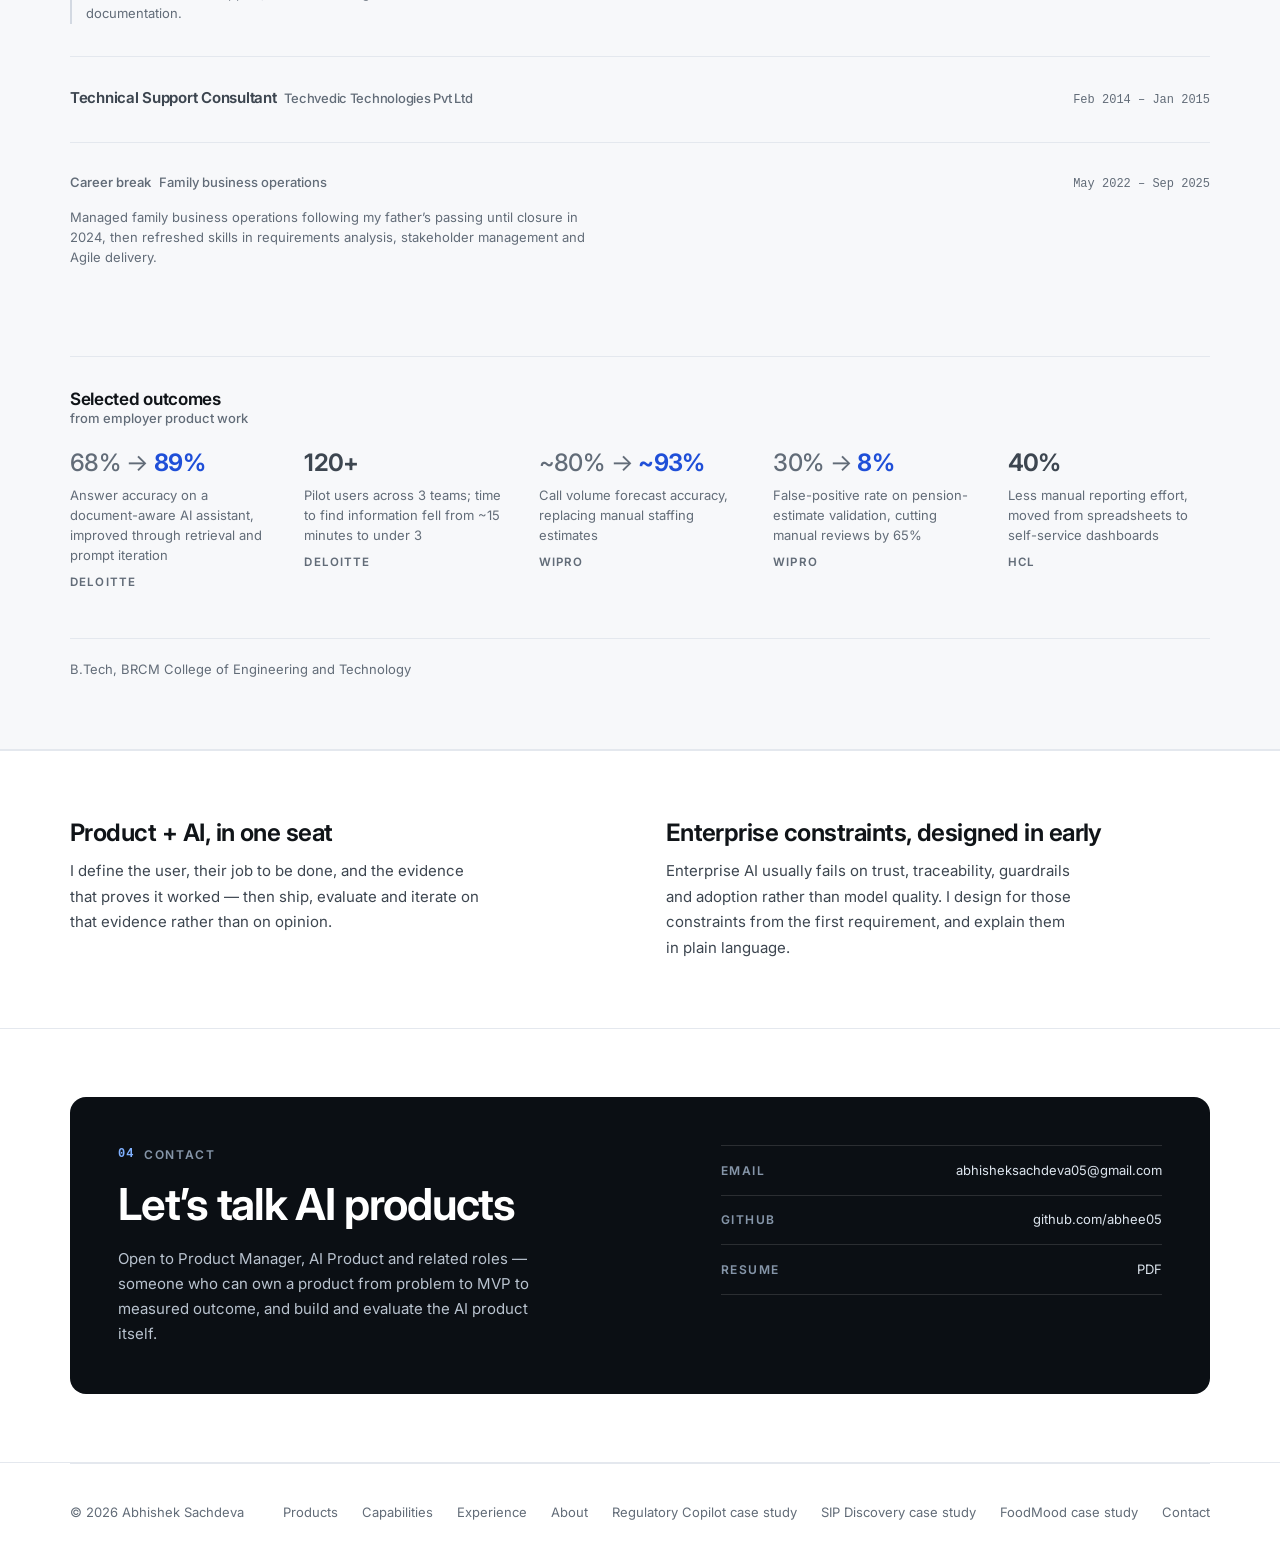
==== commit 5042d53c: "Move SIP Discovery Engine to product 02 as a light card FoodMood becomes product 03. Adds light-card" ====
--- a/index.html
+++ b/index.html
@@ -6,7 +6,7 @@
 
   <!-- Primary meta -->
   <title>Abhishek Sachdeva — Product Manager | AI &amp; GenAI Products</title>
-  <meta name="description" content="Product Manager and Product Owner with 6+ years across financial services, pension operations and workforce planning. I frame user and business problems, define MVPs, prioritize roadmaps and measure the outcome. Portfolio: a Regulatory Intelligence Copilot for compliance teams and FoodMood, a two-person decision product." />
+  <meta name="description" content="Product Manager and Product Owner with 6+ years across financial services, pension operations and workforce planning. I frame user and business problems, define MVPs, prioritize roadmaps and measure the outcome. Portfolio: a Regulatory Intelligence Copilot for compliance teams, FoodMood, a two-person decision product, and an AI discovery engine for SIP retention at INDmoney." />
   <meta name="author" content="Abhishek Sachdeva" />
   <link rel="canonical" href="https://abhishek-ai-product-portfolio.vercel.app/" />
 
@@ -110,11 +110,11 @@
     <div class="shell">
       <div class="section-head">
         <p class="eyebrow"><span class="eyebrow-num">01</span> AI Products</p>
-        <h2 id="products-heading">Two products taken from problem to MVP</h2>
+        <h2 id="products-heading">Three products taken from problem to MVP</h2>
         <p class="lede">
-          Both are shipped, working products with full case studies — the discovery,
+          Each is a working product with a full case study — the discovery,
           the scope decisions, what I left out, and how I judged the result.
-          Both are independent portfolio projects, not client or employer work.
+          All three are independent or fellowship projects, not client or employer work.
         </p>
       </div>
 
@@ -191,7 +191,80 @@
         </div>
       </article>
 
-      <!-- ---------- Project 02 : FoodMood ---------- -->
+      <!-- ---------- Project 02 : INDmoney SIP Discovery Engine ---------- -->
+      <article class="work work--light" aria-labelledby="sip-title">
+        <div class="work-visual">
+          <figure class="pipeline" aria-labelledby="sip-pipeline-cap">
+            <figcaption id="sip-pipeline-cap">Discovery engine pipeline</figcaption>
+            <ol class="pipeline-flow">
+              <li>Collect</li>
+              <li>Prefilter</li>
+              <li>AI coding</li>
+              <li>Quality gates</li>
+              <li>Analysis in code</li>
+              <li>Golden set</li>
+            </ol>
+          </figure>
+
+          <div class="deltas">
+            <p class="deltas-cap">Evidence funnel and MVP evaluation</p>
+            <dl class="delta-list">
+              <div>
+                <dt>Records</dt>
+                <dd><span class="from">18,489</span><span class="arrow" aria-hidden="true">&rarr;</span><span class="to">238 core</span></dd>
+              </div>
+              <div>
+                <dt>AI-coded</dt>
+                <dd><span class="to only">676</span></dd>
+              </div>
+              <div>
+                <dt>MVP eval</dt>
+                <dd><span class="to only">25 / 25</span></dd>
+              </div>
+            </dl>
+          </div>
+        </div>
+
+        <div class="work-body">
+          <p class="work-index"><span>02</span> Fintech AI <span class="sep">/</span> Discovery &amp; retention</p>
+          <h3 id="sip-title" class="work-name">INDmoney SIP Discovery Engine</h3>
+
+          <dl class="work-facts">
+            <div>
+              <dt>Problem</dt>
+              <dd>First-time investors stop their SIPs within a year, and the reasons are scattered across thousands of public posts and reviews.</dd>
+            </div>
+            <div>
+              <dt>User</dt>
+              <dd>First-time mutual-fund investors in their first 12 months on INDmoney.</dd>
+            </div>
+            <div>
+              <dt>My role</dt>
+              <dd>Growth PM (NextLeap PM Fellowship capstone) — research design, AI evaluation, MVP scope and guardrails.</dd>
+            </div>
+          </dl>
+
+          <div class="work-decisions">
+            <h4>Product decisions</h4>
+            <ul>
+              <li>AI codes each record, but <strong>code does every count and score</strong>, and every label needs an exact quote.</li>
+              <li>Reported a <strong>46% golden-set agreement</strong> honestly and used the engine to rank where to look, not as measurement.</li>
+              <li>Built the MVP, <strong>Before you pause</strong>, for the moment an investor taps Pause or Stop, where doubt and lapse risk meet.</li>
+              <li><strong>No advice, no predictions, Stop never hidden</strong> — checked in code on every AI answer.</li>
+            </ul>
+          </div>
+
+          <p class="work-stack"><span>Stack</span> Python <span class="sep">·</span> Streamlit <span class="sep">·</span> Groq-hosted open-weight LLM <span class="sep">·</span> AMFI fund data</p>
+
+          <div class="work-actions">
+            <a class="btn btn--accent btn--sm" href="case-study-indmoney-sip.html">View Case Study</a>
+            <a class="btn btn--line btn--sm" href="https://indmoney-sip-discovery.streamlit.app/" rel="noopener noreferrer" target="_blank">Live Engine</a>
+            <a class="btn btn--line btn--sm" href="https://github.com/abhee05/indmoney-sip-discovery-engine" rel="noopener noreferrer" target="_blank">GitHub</a>
+          </div>
+        </div>
+      </article>
+
+      <!-- ---------- Product 03 : FoodMood ---------- -->
       <article class="work work--light" aria-labelledby="foodmood-title">
         <div class="work-visual">
           <figure class="work-shot">
@@ -210,7 +283,7 @@
         </div>
 
         <div class="work-body">
-          <p class="work-index"><span>02</span> Consumer product <span class="sep">/</span> Collaborative decision</p>
+          <p class="work-index"><span>03</span> Consumer product <span class="sep">/</span> Collaborative decision</p>
           <h3 id="foodmood-title" class="work-name">FoodMood</h3>
 
           <dl class="work-facts">
@@ -478,6 +551,7 @@
         <a href="index.html#experience">Experience</a>
         <a href="index.html#about">About</a>
         <a href="case-study-regulatory-copilot.html">Regulatory Copilot case study</a>
+        <a href="case-study-indmoney-sip.html">SIP Discovery case study</a>
         <a href="case-study-foodmood.html">FoodMood case study</a>
         <a href="index.html#contact">Contact</a>
       </nav>
--- a/css/styles.css
+++ b/css/styles.css
@@ -2078,6 +2078,7 @@
 }
 
 .workflow li span {
+  grid-column: 2;
   color: var(--ink-mute);
   font-size: var(--step--1);
 }
@@ -2951,3 +2952,51 @@
     break-inside: avoid;
   }
 }
+
+/* Wide tables scroll inside their own box on narrow screens */
+.table-scroll {
+  overflow-x: auto;
+  -webkit-overflow-scrolling: touch;
+  max-width: 100%;
+}
+
+/* Pipeline + deltas on a light product card */
+.work--light .pipeline figcaption,
+.work--light .deltas-cap {
+  color: var(--ink-mute);
+}
+
+.work--light .pipeline-flow li {
+  background: var(--bg-alt);
+  border-color: var(--line);
+  color: var(--ink);
+}
+
+.work--light .pipeline-flow li:hover {
+  border-color: var(--accent);
+}
+
+.work--light .pipeline-flow li::before {
+  color: var(--accent);
+}
+
+.work--light .deltas {
+  border-top-color: var(--line);
+}
+
+.work--light .delta-list dt {
+  color: var(--ink-mute);
+}
+
+.work--light .delta-list .from {
+  color: var(--ink-mute);
+  text-decoration-color: var(--line);
+}
+
+.work--light .delta-list .to {
+  color: var(--accent);
+}
+
+.work--light .delta-list .arrow {
+  color: var(--ink-mute);
+}
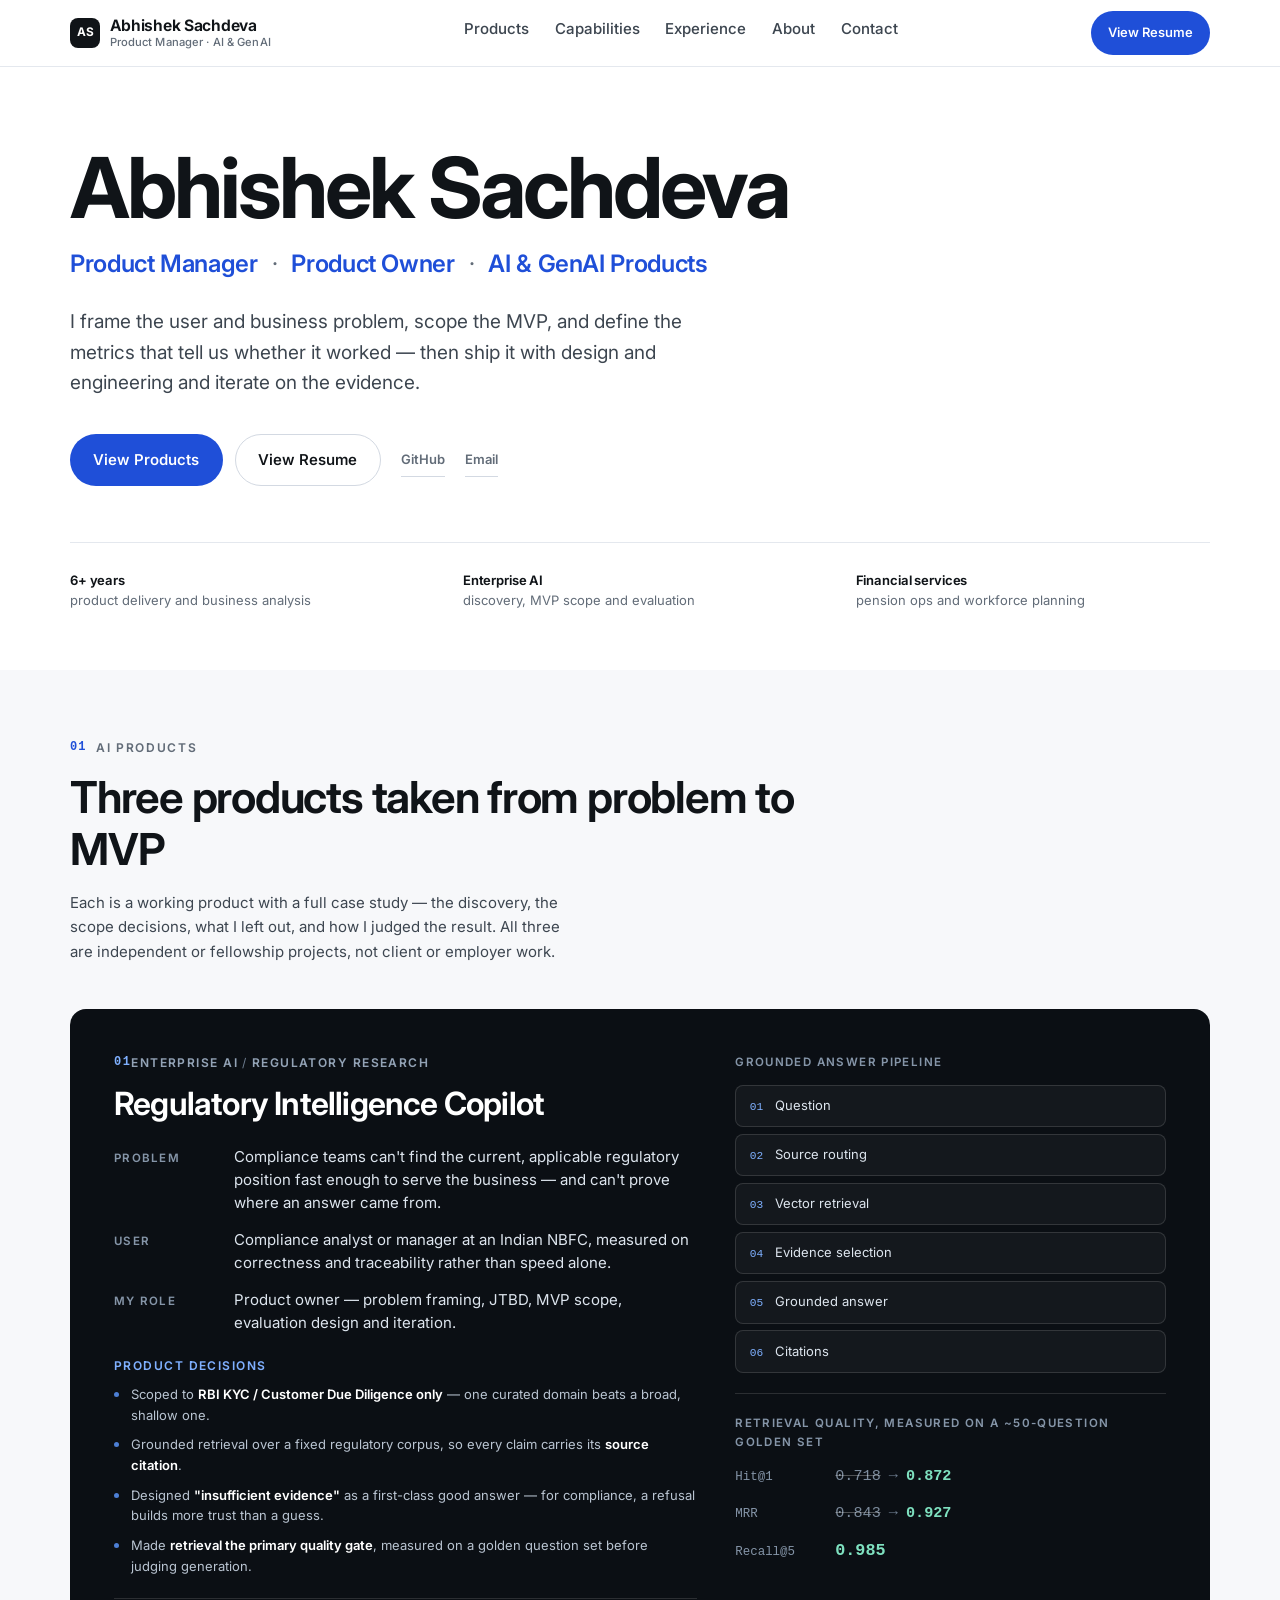
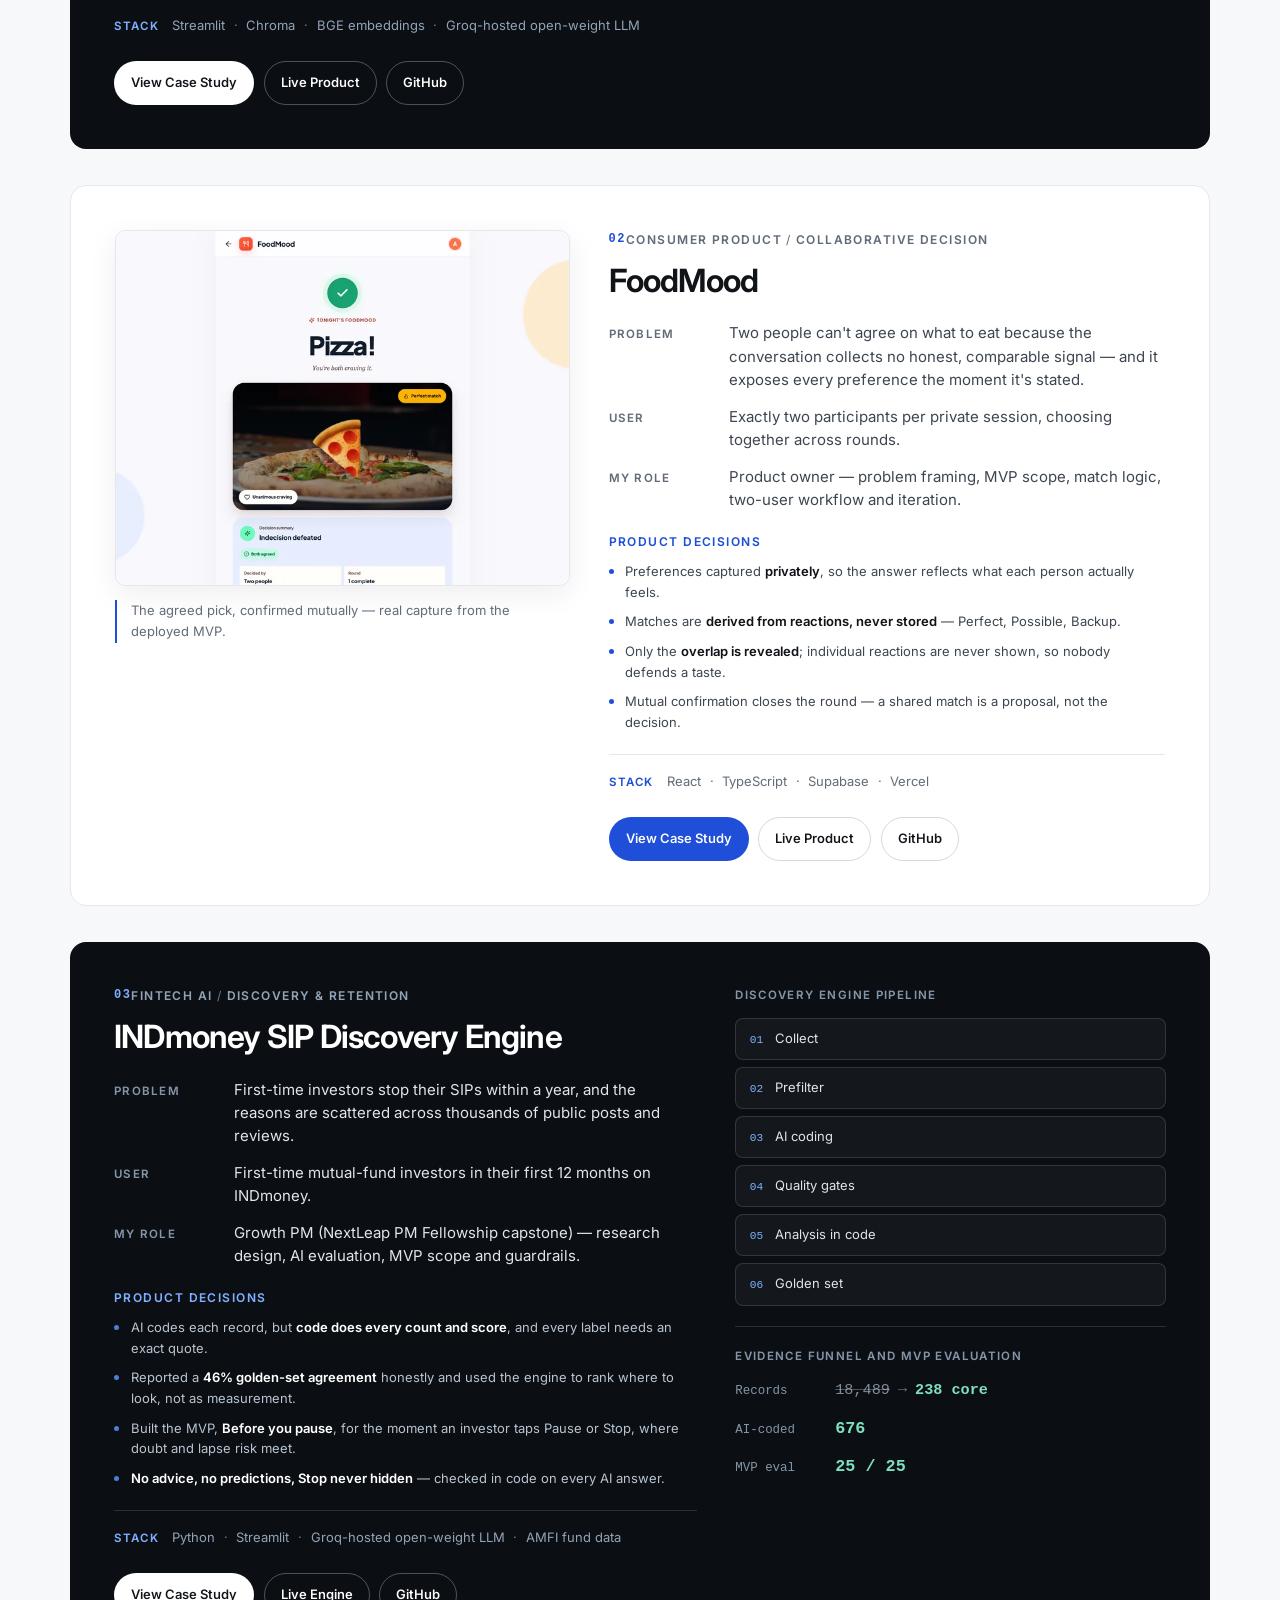
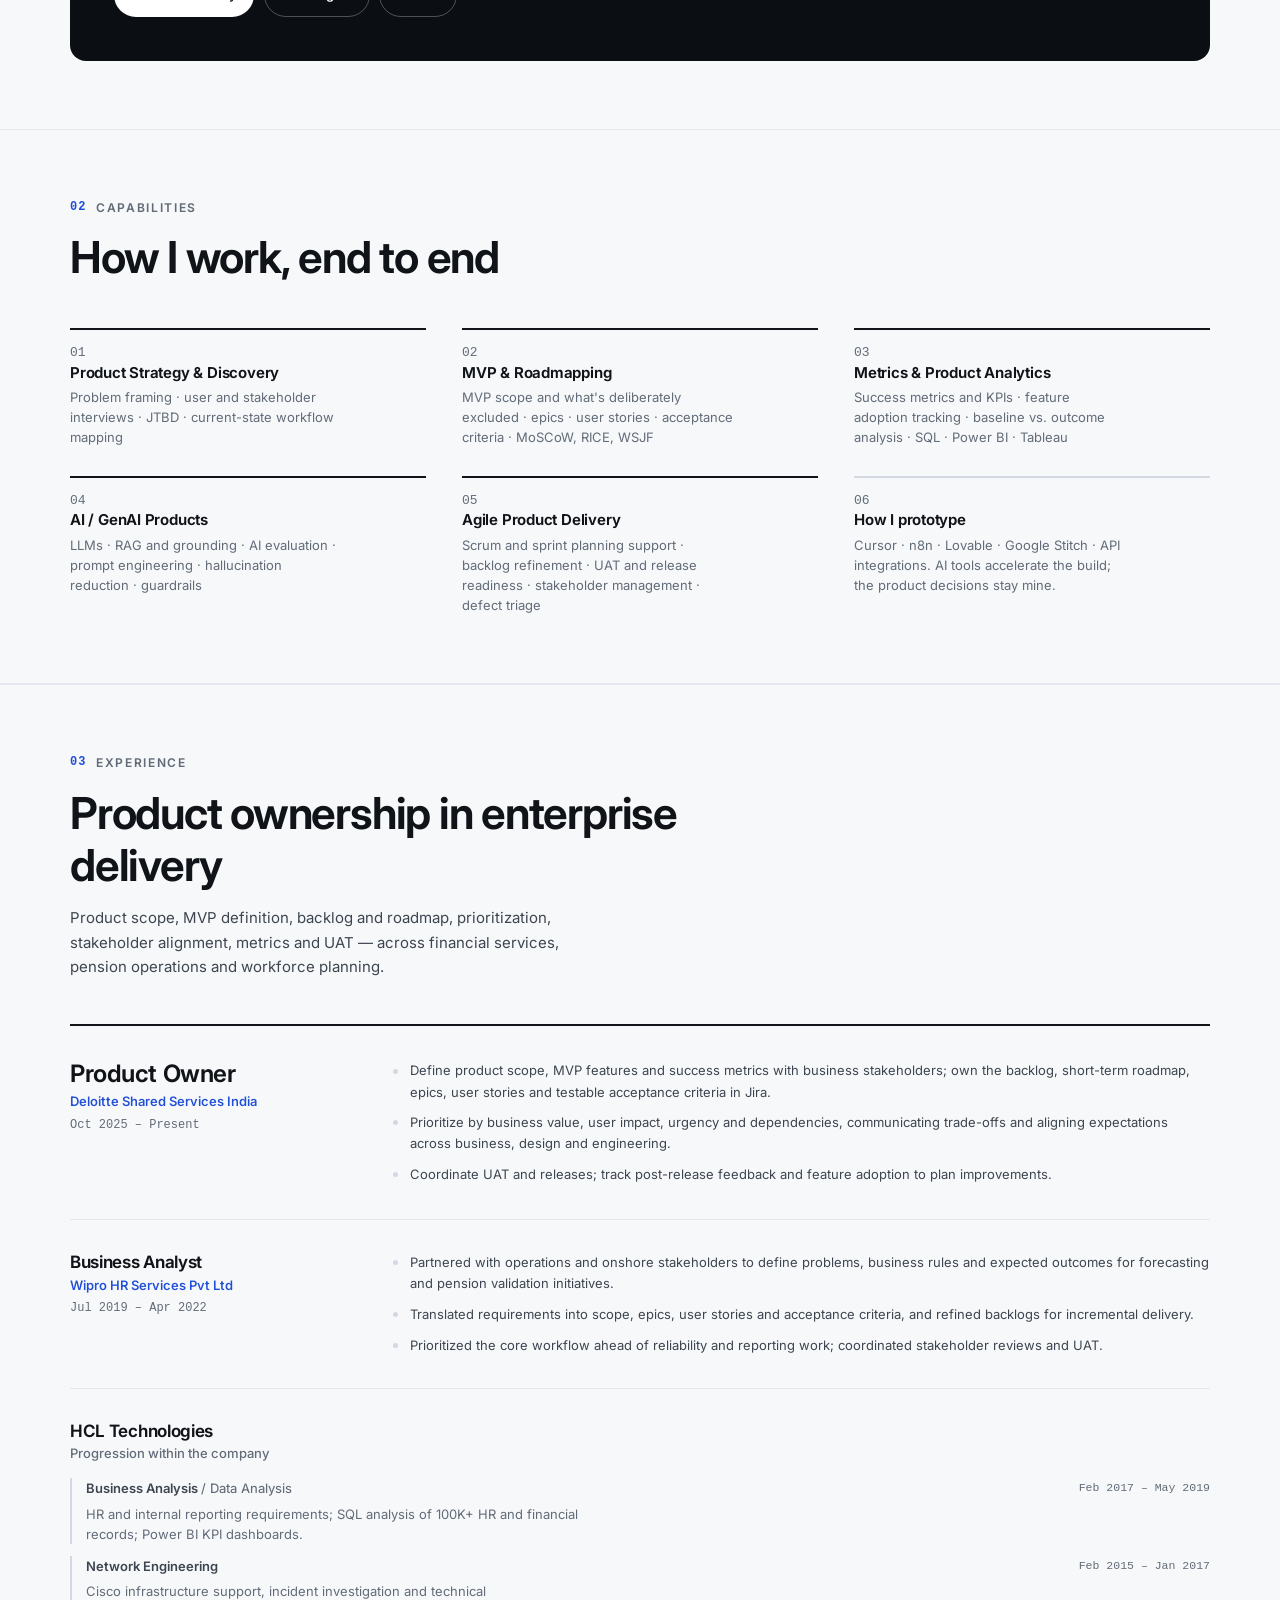
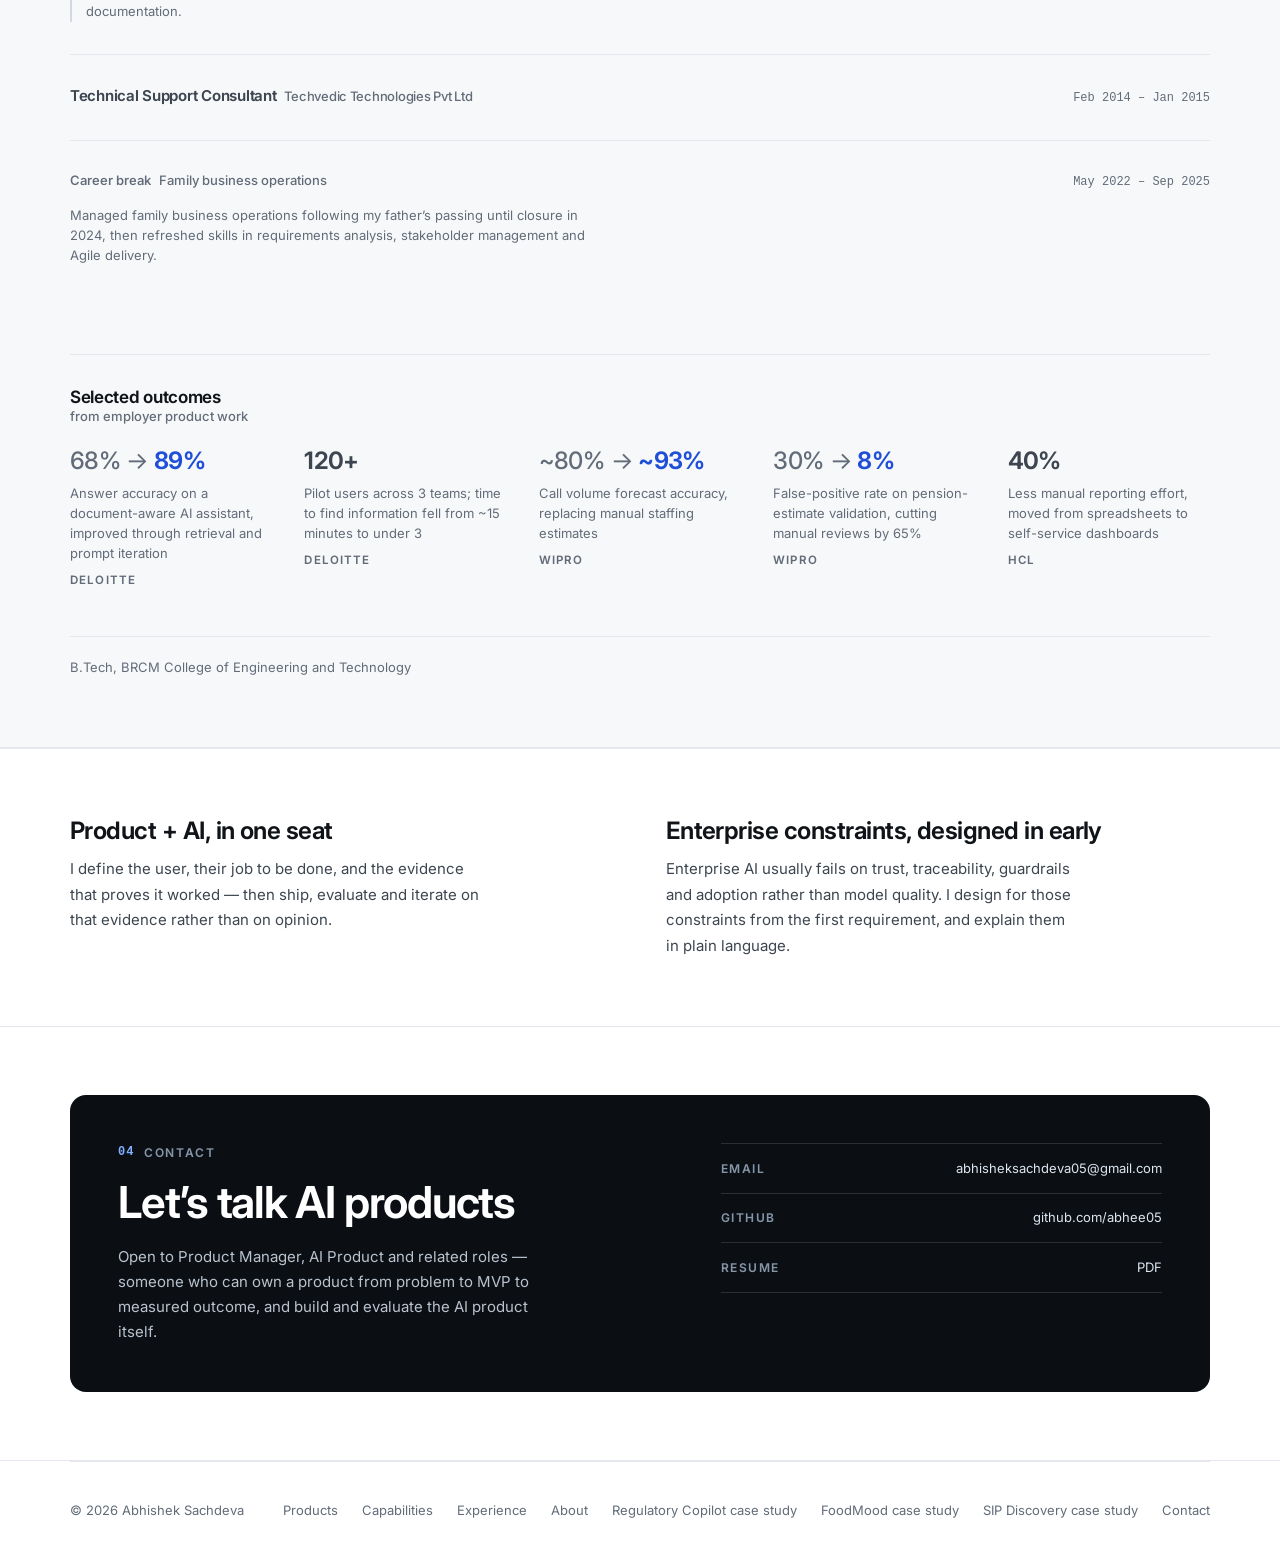
==== commit c071092e: "Add INDmoney SIP Discovery Engine case study as product 03 New case-study page, homepage product car" ====
--- a/index.html
+++ b/index.html
@@ -191,8 +191,103 @@
         </div>
       </article>
 
-      <!-- ---------- Project 02 : INDmoney SIP Discovery Engine ---------- -->
-      <article class="work work--light" aria-labelledby="sip-title">
+      <!-- ---------- Project 02 : FoodMood ---------- -->
+      <article class="work work--light" aria-labelledby="foodmood-title">
+        <div class="work-visual">
+          <figure class="work-shot">
+            <img
+              src="assets/foodmood/06-final-foodmood-1440.webp"
+              srcset="assets/foodmood/06-final-foodmood-720.webp 720w, assets/foodmood/06-final-foodmood-1440.webp 1440w"
+              sizes="(max-width: 900px) 100vw, 620px"
+              width="1440"
+              height="1125"
+              loading="lazy"
+              decoding="async"
+              alt="FoodMood final screen: both participants have confirmed, and the agreed pick is announced as tonight's FoodMood."
+            />
+            <figcaption>The agreed pick, confirmed mutually — real capture from the deployed MVP.</figcaption>
+          </figure>
+        </div>
+
+        <div class="work-body">
+          <p class="work-index"><span>02</span> Consumer product <span class="sep">/</span> Collaborative decision</p>
+          <h3 id="foodmood-title" class="work-name">FoodMood</h3>
+
+          <dl class="work-facts">
+            <div>
+              <dt>Problem</dt>
+              <dd>Two people can't agree on what to eat because the conversation collects no honest, comparable signal — and it exposes every preference the moment it's stated.</dd>
+            </div>
+            <div>
+              <dt>User</dt>
+              <dd>Exactly two participants per private session, choosing together across rounds.</dd>
+            </div>
+            <div>
+              <dt>My role</dt>
+              <dd>Product owner — problem framing, MVP scope, match logic, two-user workflow and iteration.</dd>
+            </div>
+          </dl>
+
+          <div class="work-decisions">
+            <h4>Product decisions</h4>
+            <ul>
+              <li>Preferences captured <strong>privately</strong>, so the answer reflects what each person actually feels.</li>
+              <li>Matches are <strong>derived from reactions, never stored</strong> — Perfect, Possible, Backup.</li>
+              <li>Only the <strong>overlap is revealed</strong>; individual reactions are never shown, so nobody defends a taste.</li>
+              <li>Mutual confirmation closes the round — a shared match is a proposal, not the decision.</li>
+            </ul>
+          </div>
+
+          <p class="work-stack"><span>Stack</span> React <span class="sep">·</span> TypeScript <span class="sep">·</span> Supabase <span class="sep">·</span> Vercel</p>
+
+          <div class="work-actions">
+            <a class="btn btn--accent btn--sm" href="case-study-foodmood.html">View Case Study</a>
+            <a class="btn btn--line btn--sm" href="https://food-mood-ashy.vercel.app/" rel="noopener noreferrer" target="_blank">Live Product</a>
+            <a class="btn btn--line btn--sm" href="https://github.com/abhee05/FoodMood" rel="noopener noreferrer" target="_blank">GitHub</a>
+          </div>
+        </div>
+      </article>
+
+      <!-- ---------- Product 03 : INDmoney SIP Discovery Engine ---------- -->
+      <article class="work work--dark" aria-labelledby="sip-title">
+        <div class="work-body">
+          <p class="work-index"><span>03</span> Fintech AI <span class="sep">/</span> Discovery &amp; retention</p>
+          <h3 id="sip-title" class="work-name">INDmoney SIP Discovery Engine</h3>
+
+          <dl class="work-facts">
+            <div>
+              <dt>Problem</dt>
+              <dd>First-time investors stop their SIPs within a year, and the reasons are scattered across thousands of public posts and reviews.</dd>
+            </div>
+            <div>
+              <dt>User</dt>
+              <dd>First-time mutual-fund investors in their first 12 months on INDmoney.</dd>
+            </div>
+            <div>
+              <dt>My role</dt>
+              <dd>Growth PM (NextLeap PM Fellowship capstone) — research design, AI evaluation, MVP scope and guardrails.</dd>
+            </div>
+          </dl>
+
+          <div class="work-decisions">
+            <h4>Product decisions</h4>
+            <ul>
+              <li>AI codes each record, but <strong>code does every count and score</strong>, and every label needs an exact quote.</li>
+              <li>Reported a <strong>46% golden-set agreement</strong> honestly and used the engine to rank where to look, not as measurement.</li>
+              <li>Built the MVP, <strong>Before you pause</strong>, for the moment an investor taps Pause or Stop, where doubt and lapse risk meet.</li>
+              <li><strong>No advice, no predictions, Stop never hidden</strong> — checked in code on every AI answer.</li>
+            </ul>
+          </div>
+
+          <p class="work-stack"><span>Stack</span> Python <span class="sep">·</span> Streamlit <span class="sep">·</span> Groq-hosted open-weight LLM <span class="sep">·</span> AMFI fund data</p>
+
+          <div class="work-actions">
+            <a class="btn btn--light btn--sm" href="case-study-indmoney-sip.html">View Case Study</a>
+            <a class="btn btn--ghost btn--sm" href="https://indmoney-sip-discovery.streamlit.app/" rel="noopener noreferrer" target="_blank">Live Engine</a>
+            <a class="btn btn--ghost btn--sm" href="https://github.com/abhee05/indmoney-sip-discovery-engine" rel="noopener noreferrer" target="_blank">GitHub</a>
+          </div>
+        </div>
+
         <div class="work-visual">
           <figure class="pipeline" aria-labelledby="sip-pipeline-cap">
             <figcaption id="sip-pipeline-cap">Discovery engine pipeline</figcaption>
@@ -224,101 +319,6 @@
             </dl>
           </div>
         </div>
-
-        <div class="work-body">
-          <p class="work-index"><span>02</span> Fintech AI <span class="sep">/</span> Discovery &amp; retention</p>
-          <h3 id="sip-title" class="work-name">INDmoney SIP Discovery Engine</h3>
-
-          <dl class="work-facts">
-            <div>
-              <dt>Problem</dt>
-              <dd>First-time investors stop their SIPs within a year, and the reasons are scattered across thousands of public posts and reviews.</dd>
-            </div>
-            <div>
-              <dt>User</dt>
-              <dd>First-time mutual-fund investors in their first 12 months on INDmoney.</dd>
-            </div>
-            <div>
-              <dt>My role</dt>
-              <dd>Growth PM (NextLeap PM Fellowship capstone) — research design, AI evaluation, MVP scope and guardrails.</dd>
-            </div>
-          </dl>
-
-          <div class="work-decisions">
-            <h4>Product decisions</h4>
-            <ul>
-              <li>AI codes each record, but <strong>code does every count and score</strong>, and every label needs an exact quote.</li>
-              <li>Reported a <strong>46% golden-set agreement</strong> honestly and used the engine to rank where to look, not as measurement.</li>
-              <li>Built the MVP, <strong>Before you pause</strong>, for the moment an investor taps Pause or Stop, where doubt and lapse risk meet.</li>
-              <li><strong>No advice, no predictions, Stop never hidden</strong> — checked in code on every AI answer.</li>
-            </ul>
-          </div>
-
-          <p class="work-stack"><span>Stack</span> Python <span class="sep">·</span> Streamlit <span class="sep">·</span> Groq-hosted open-weight LLM <span class="sep">·</span> AMFI fund data</p>
-
-          <div class="work-actions">
-            <a class="btn btn--accent btn--sm" href="case-study-indmoney-sip.html">View Case Study</a>
-            <a class="btn btn--line btn--sm" href="https://indmoney-sip-discovery.streamlit.app/" rel="noopener noreferrer" target="_blank">Live Engine</a>
-            <a class="btn btn--line btn--sm" href="https://github.com/abhee05/indmoney-sip-discovery-engine" rel="noopener noreferrer" target="_blank">GitHub</a>
-          </div>
-        </div>
-      </article>
-
-      <!-- ---------- Product 03 : FoodMood ---------- -->
-      <article class="work work--light" aria-labelledby="foodmood-title">
-        <div class="work-visual">
-          <figure class="work-shot">
-            <img
-              src="assets/foodmood/06-final-foodmood-1440.webp"
-              srcset="assets/foodmood/06-final-foodmood-720.webp 720w, assets/foodmood/06-final-foodmood-1440.webp 1440w"
-              sizes="(max-width: 900px) 100vw, 620px"
-              width="1440"
-              height="1125"
-              loading="lazy"
-              decoding="async"
-              alt="FoodMood final screen: both participants have confirmed, and the agreed pick is announced as tonight's FoodMood."
-            />
-            <figcaption>The agreed pick, confirmed mutually — real capture from the deployed MVP.</figcaption>
-          </figure>
-        </div>
-
-        <div class="work-body">
-          <p class="work-index"><span>03</span> Consumer product <span class="sep">/</span> Collaborative decision</p>
-          <h3 id="foodmood-title" class="work-name">FoodMood</h3>
-
-          <dl class="work-facts">
-            <div>
-              <dt>Problem</dt>
-              <dd>Two people can't agree on what to eat because the conversation collects no honest, comparable signal — and it exposes every preference the moment it's stated.</dd>
-            </div>
-            <div>
-              <dt>User</dt>
-              <dd>Exactly two participants per private session, choosing together across rounds.</dd>
-            </div>
-            <div>
-              <dt>My role</dt>
-              <dd>Product owner — problem framing, MVP scope, match logic, two-user workflow and iteration.</dd>
-            </div>
-          </dl>
-
-          <div class="work-decisions">
-            <h4>Product decisions</h4>
-            <ul>
-              <li>Preferences captured <strong>privately</strong>, so the answer reflects what each person actually feels.</li>
-              <li>Matches are <strong>derived from reactions, never stored</strong> — Perfect, Possible, Backup.</li>
-              <li>Only the <strong>overlap is revealed</strong>; individual reactions are never shown, so nobody defends a taste.</li>
-              <li>Mutual confirmation closes the round — a shared match is a proposal, not the decision.</li>
-            </ul>
-          </div>
-
-          <p class="work-stack"><span>Stack</span> React <span class="sep">·</span> TypeScript <span class="sep">·</span> Supabase <span class="sep">·</span> Vercel</p>
-
-          <div class="work-actions">
-            <a class="btn btn--accent btn--sm" href="case-study-foodmood.html">View Case Study</a>
-            <a class="btn btn--line btn--sm" href="https://food-mood-ashy.vercel.app/" rel="noopener noreferrer" target="_blank">Live Product</a>
-            <a class="btn btn--line btn--sm" href="https://github.com/abhee05/FoodMood" rel="noopener noreferrer" target="_blank">GitHub</a>
-          </div>
-        </div>
       </article>
     </div>
   </section>
@@ -551,8 +551,8 @@
         <a href="index.html#experience">Experience</a>
         <a href="index.html#about">About</a>
         <a href="case-study-regulatory-copilot.html">Regulatory Copilot case study</a>
+        <a href="case-study-foodmood.html">FoodMood case study</a>
         <a href="case-study-indmoney-sip.html">SIP Discovery case study</a>
-        <a href="case-study-foodmood.html">FoodMood case study</a>
         <a href="index.html#contact">Contact</a>
       </nav>
     </div>
--- a/css/styles.css
+++ b/css/styles.css
@@ -2959,44 +2959,3 @@
   -webkit-overflow-scrolling: touch;
   max-width: 100%;
 }
-
-/* Pipeline + deltas on a light product card */
-.work--light .pipeline figcaption,
-.work--light .deltas-cap {
-  color: var(--ink-mute);
-}
-
-.work--light .pipeline-flow li {
-  background: var(--bg-alt);
-  border-color: var(--line);
-  color: var(--ink);
-}
-
-.work--light .pipeline-flow li:hover {
-  border-color: var(--accent);
-}
-
-.work--light .pipeline-flow li::before {
-  color: var(--accent);
-}
-
-.work--light .deltas {
-  border-top-color: var(--line);
-}
-
-.work--light .delta-list dt {
-  color: var(--ink-mute);
-}
-
-.work--light .delta-list .from {
-  color: var(--ink-mute);
-  text-decoration-color: var(--line);
-}
-
-.work--light .delta-list .to {
-  color: var(--accent);
-}
-
-.work--light .delta-list .arrow {
-  color: var(--ink-mute);
-}
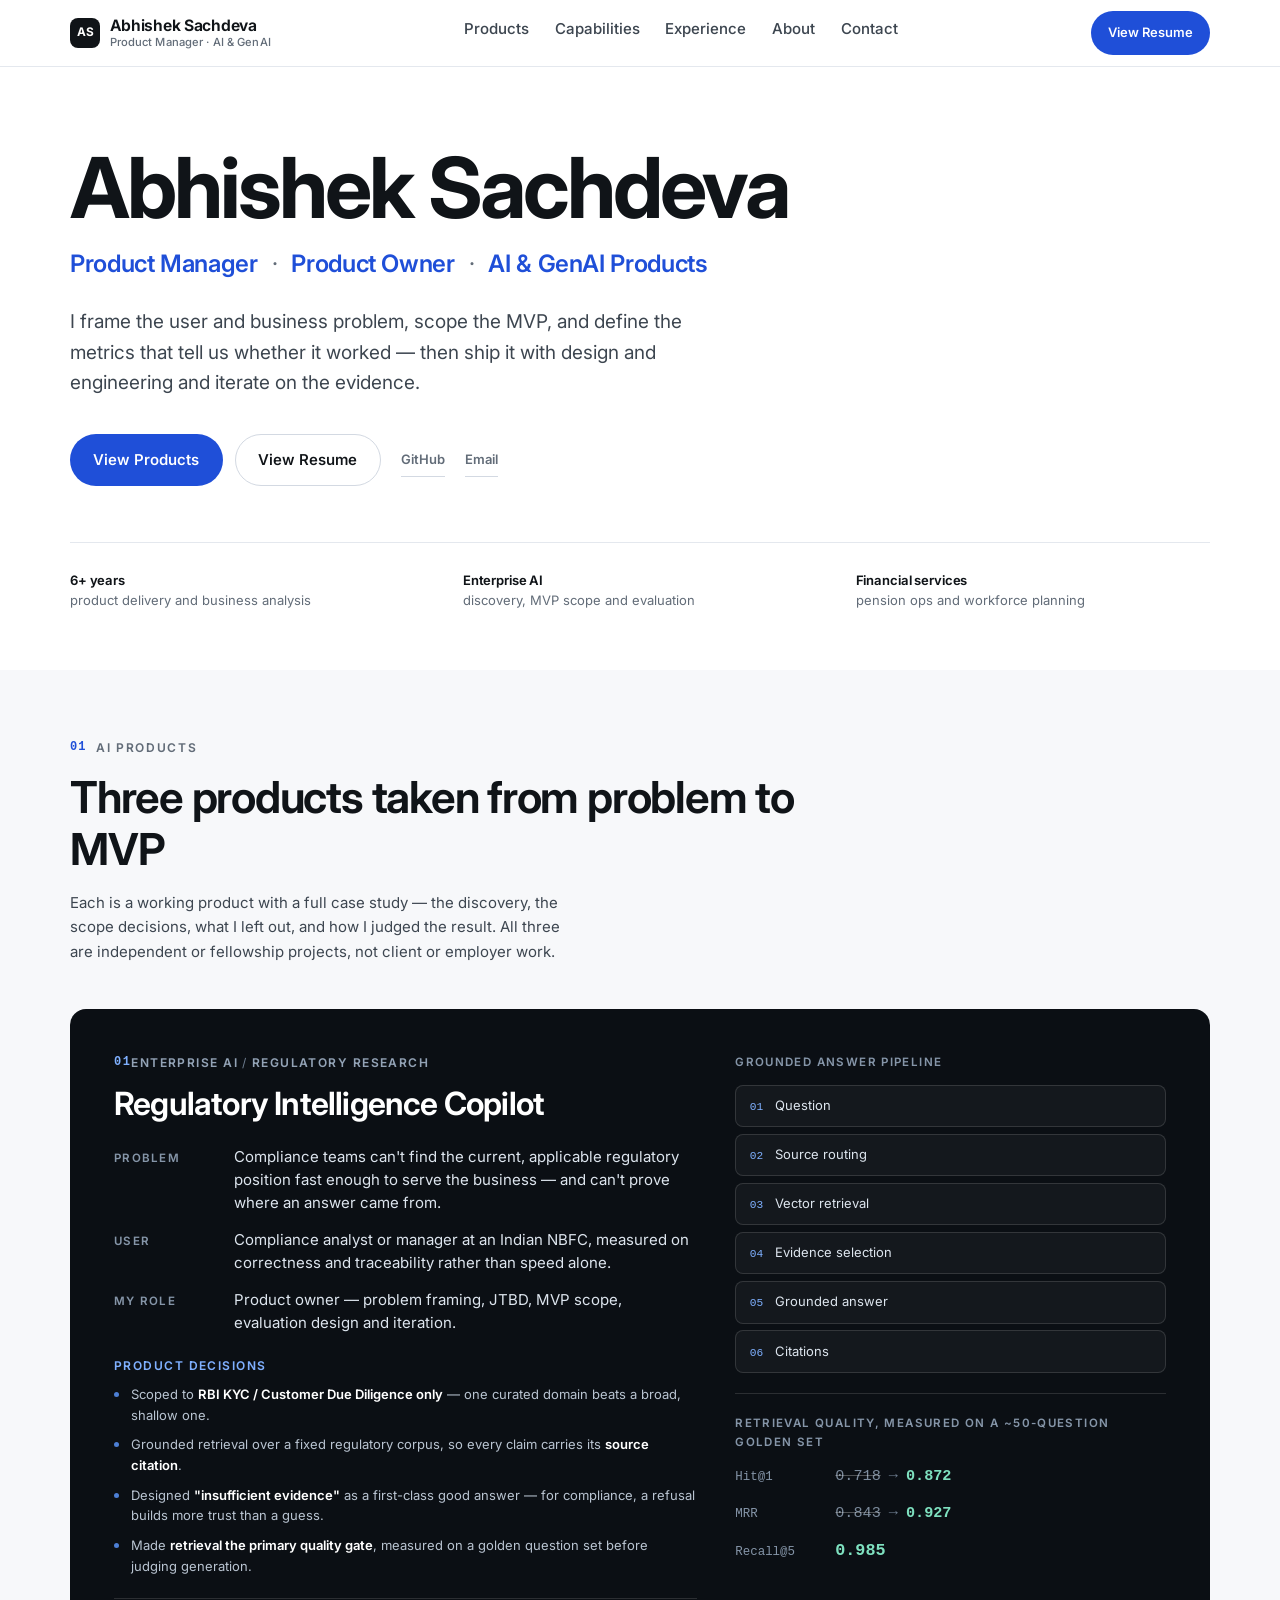
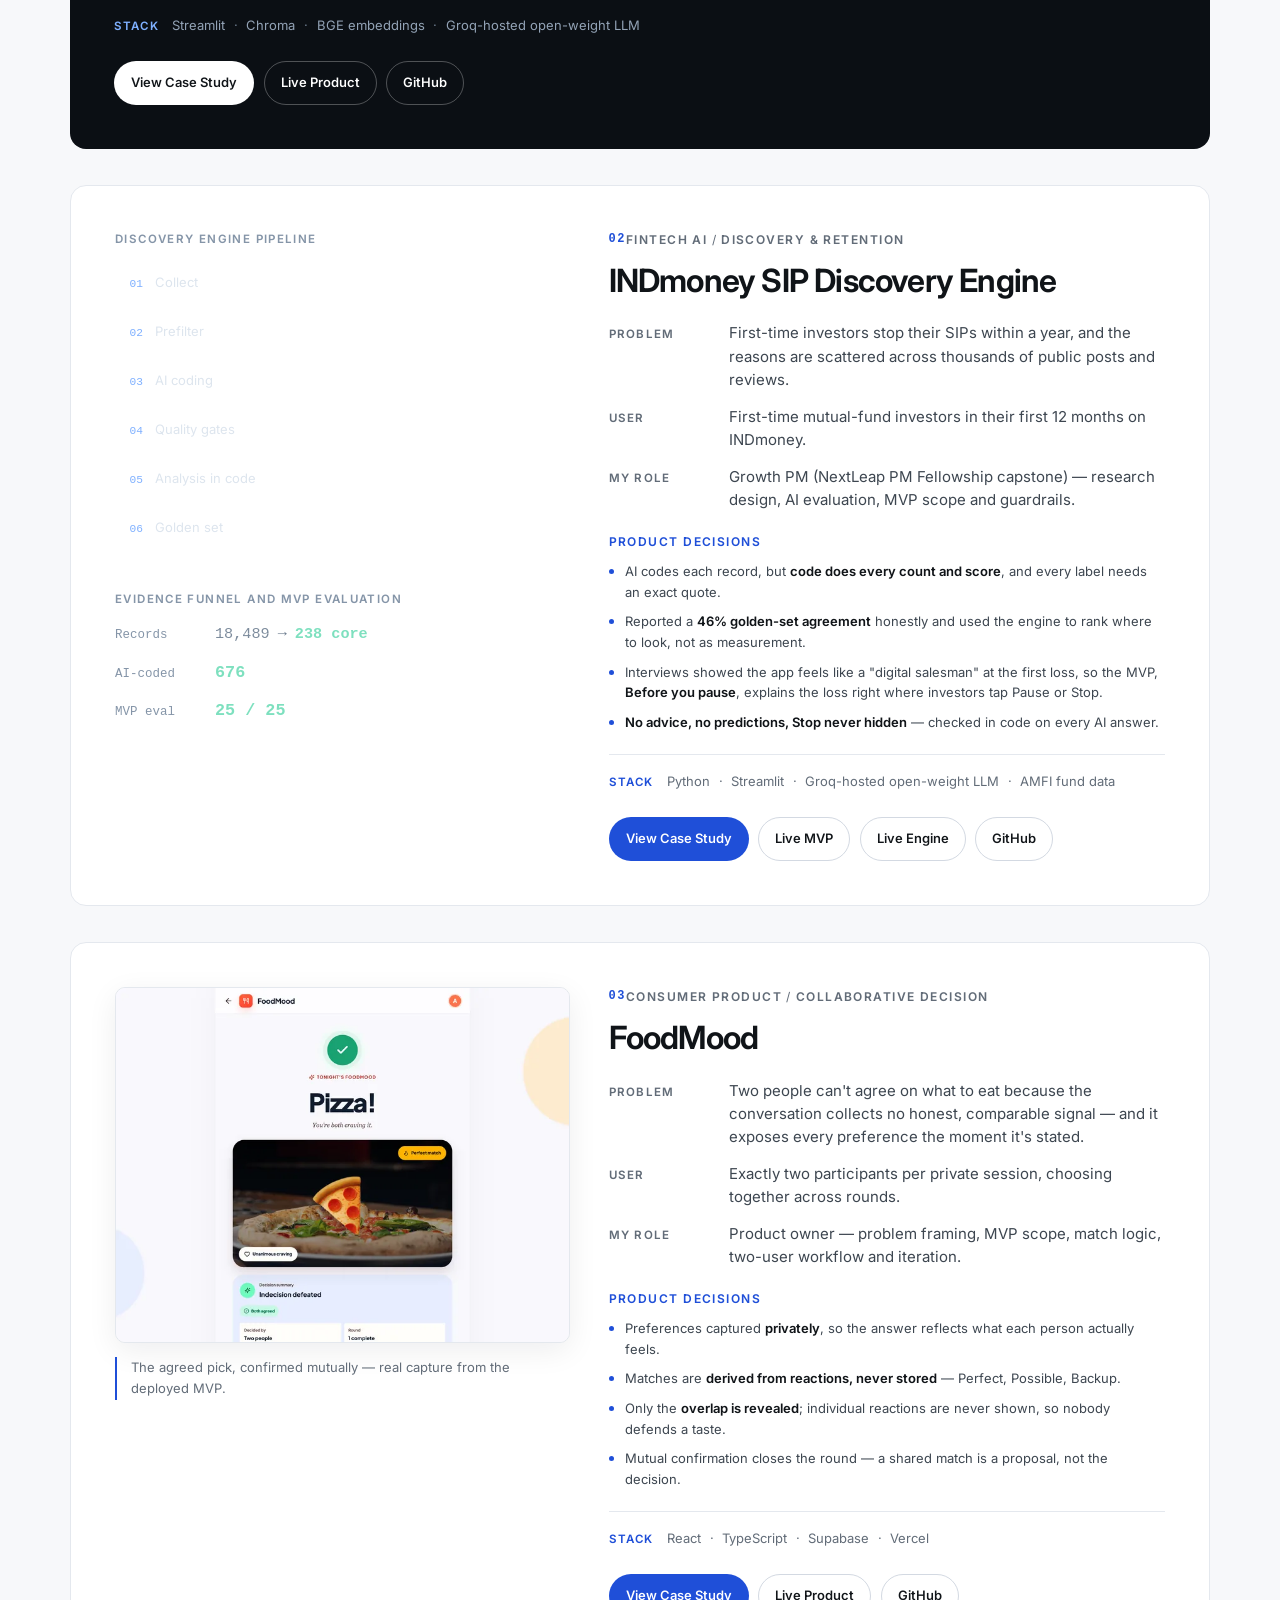
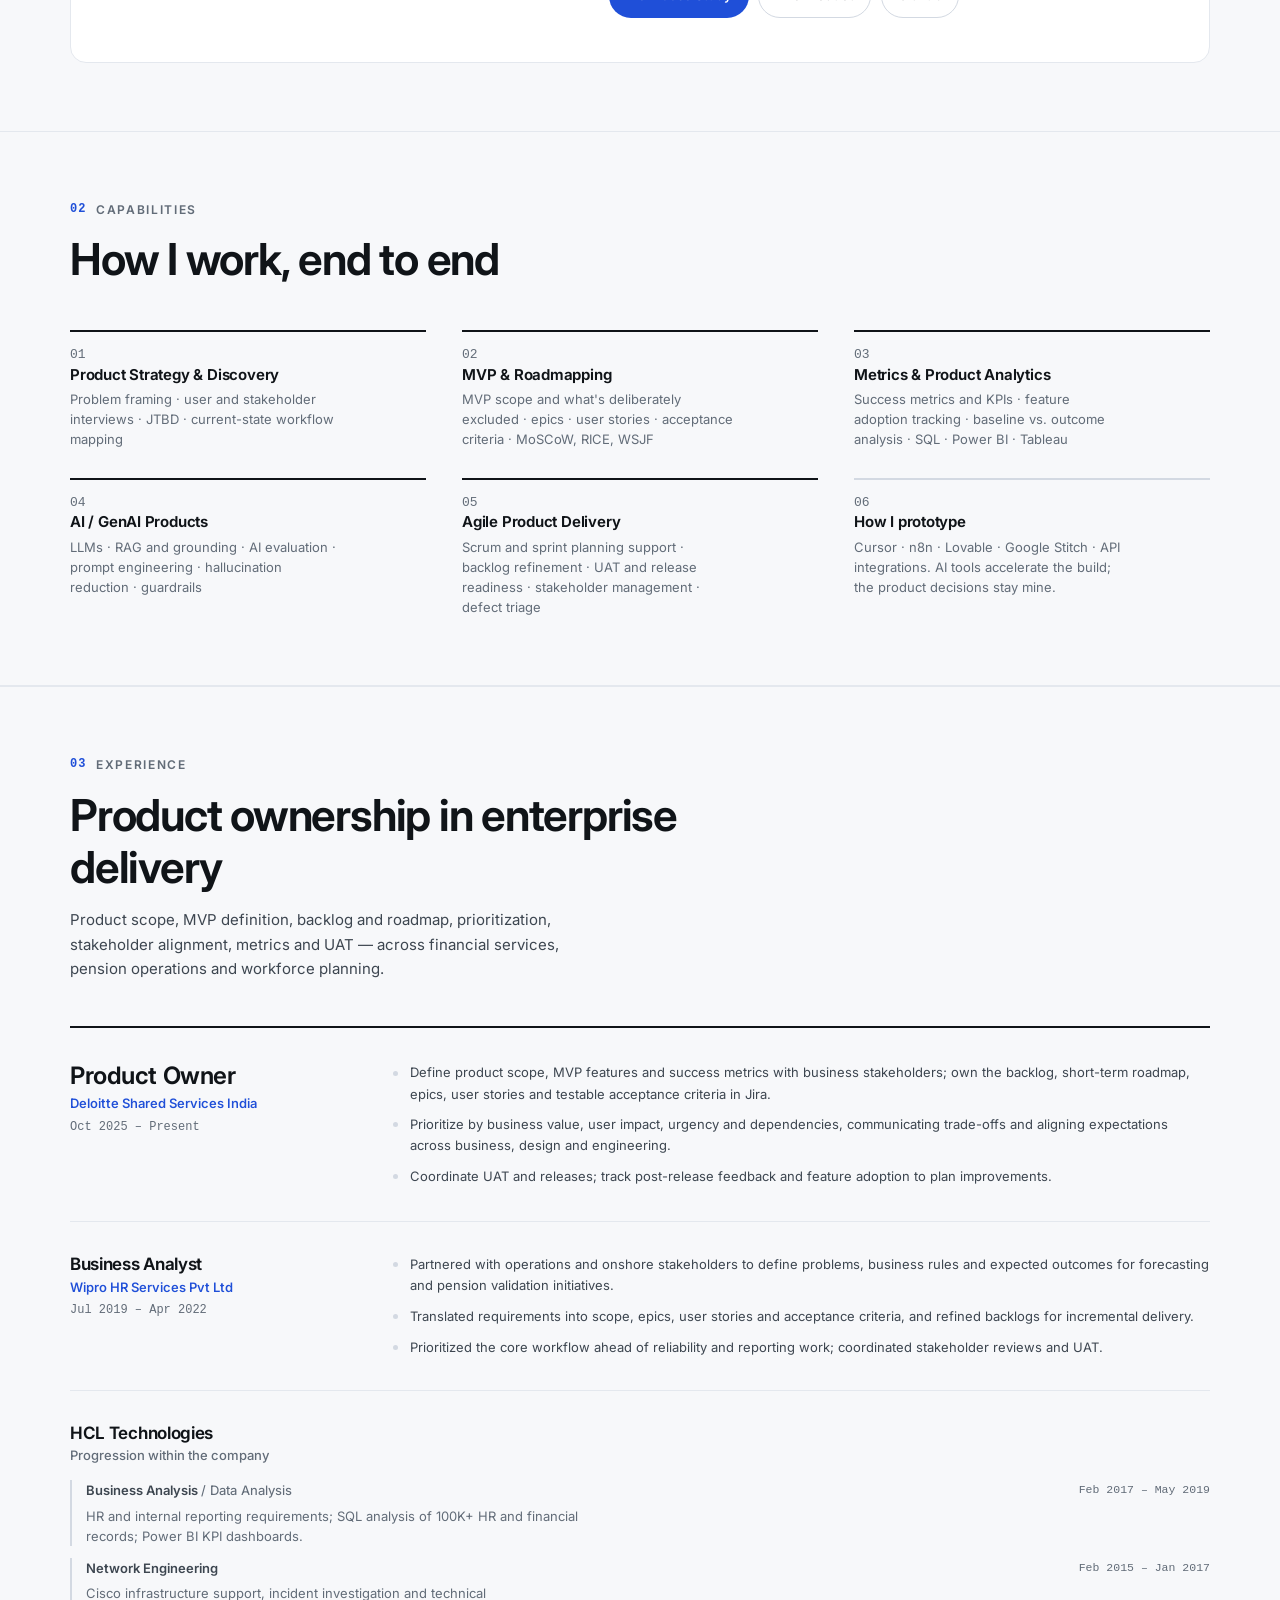
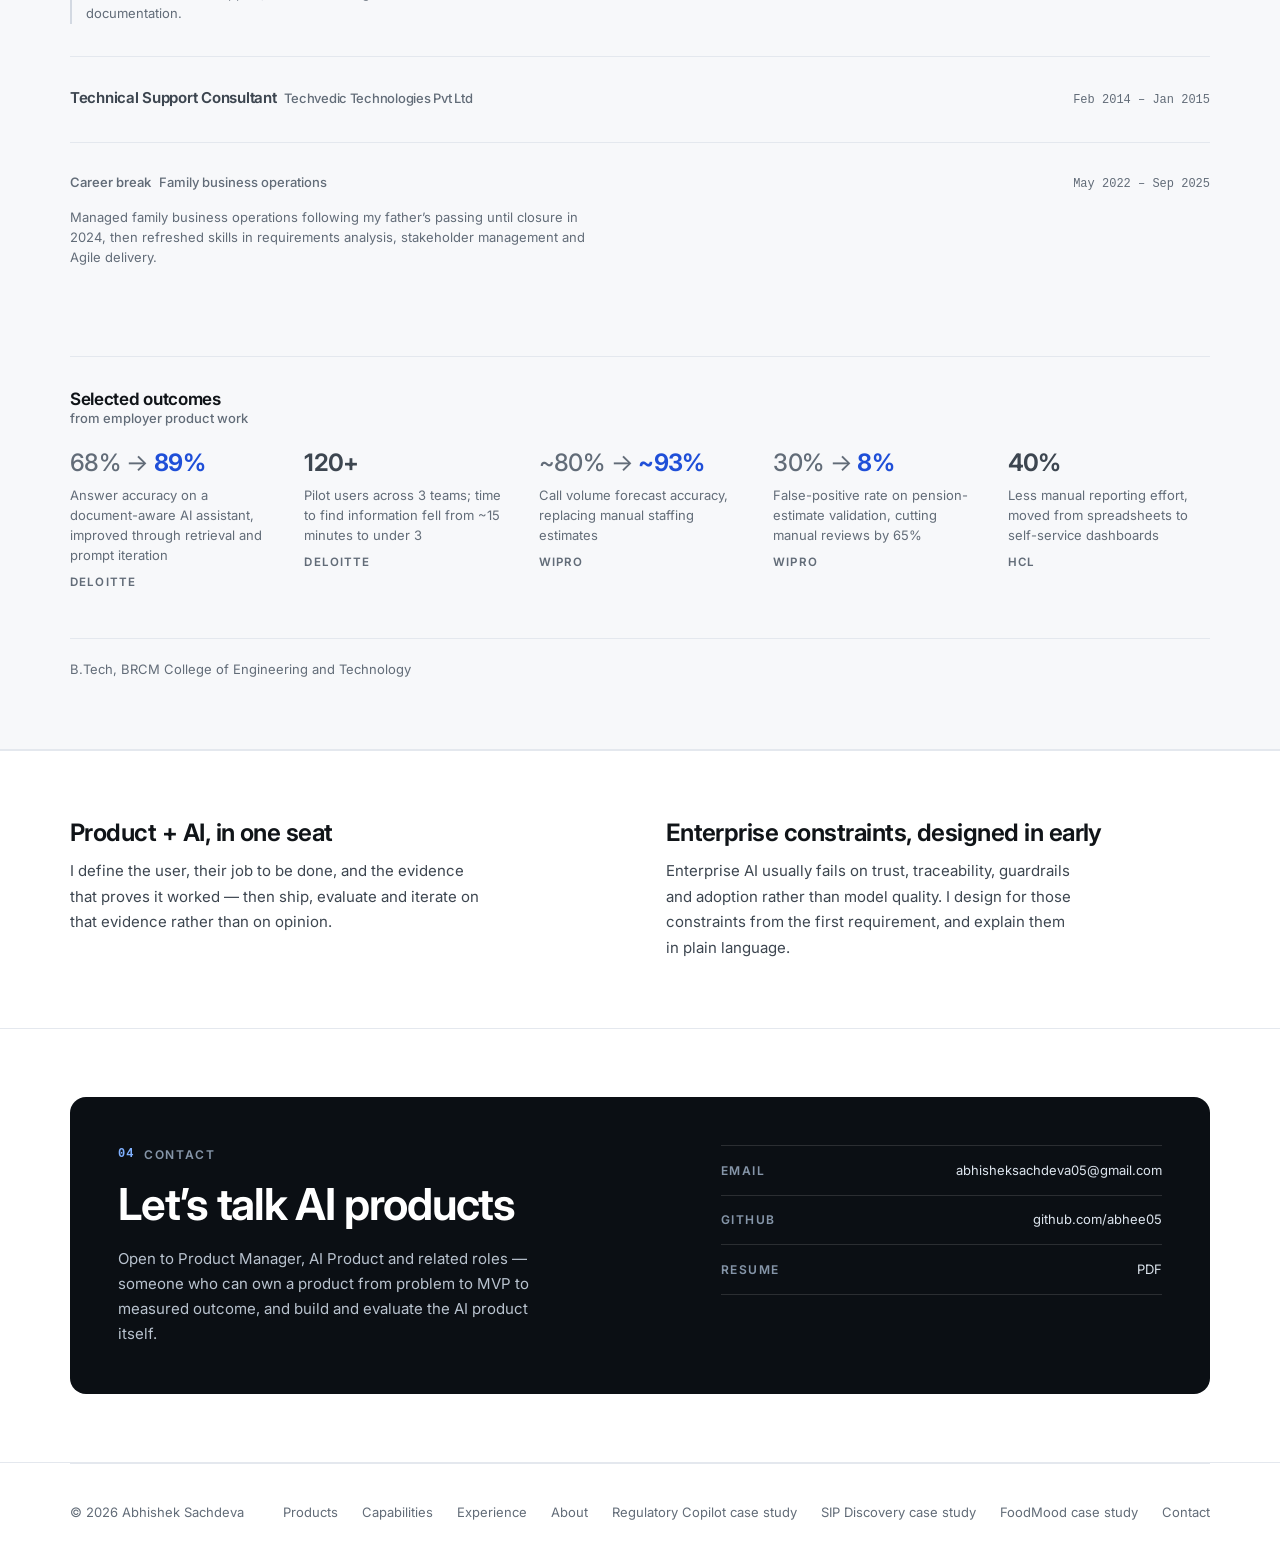
==== commit eefa24ab: "Complete SIP case study from project handoff and deck Adds the live MVP link, AI Evidence Log, metri" ====
--- a/index.html
+++ b/index.html
@@ -191,103 +191,8 @@
         </div>
       </article>
 
-      <!-- ---------- Project 02 : FoodMood ---------- -->
-      <article class="work work--light" aria-labelledby="foodmood-title">
-        <div class="work-visual">
-          <figure class="work-shot">
-            <img
-              src="assets/foodmood/06-final-foodmood-1440.webp"
-              srcset="assets/foodmood/06-final-foodmood-720.webp 720w, assets/foodmood/06-final-foodmood-1440.webp 1440w"
-              sizes="(max-width: 900px) 100vw, 620px"
-              width="1440"
-              height="1125"
-              loading="lazy"
-              decoding="async"
-              alt="FoodMood final screen: both participants have confirmed, and the agreed pick is announced as tonight's FoodMood."
-            />
-            <figcaption>The agreed pick, confirmed mutually — real capture from the deployed MVP.</figcaption>
-          </figure>
-        </div>
-
-        <div class="work-body">
-          <p class="work-index"><span>02</span> Consumer product <span class="sep">/</span> Collaborative decision</p>
-          <h3 id="foodmood-title" class="work-name">FoodMood</h3>
-
-          <dl class="work-facts">
-            <div>
-              <dt>Problem</dt>
-              <dd>Two people can't agree on what to eat because the conversation collects no honest, comparable signal — and it exposes every preference the moment it's stated.</dd>
-            </div>
-            <div>
-              <dt>User</dt>
-              <dd>Exactly two participants per private session, choosing together across rounds.</dd>
-            </div>
-            <div>
-              <dt>My role</dt>
-              <dd>Product owner — problem framing, MVP scope, match logic, two-user workflow and iteration.</dd>
-            </div>
-          </dl>
-
-          <div class="work-decisions">
-            <h4>Product decisions</h4>
-            <ul>
-              <li>Preferences captured <strong>privately</strong>, so the answer reflects what each person actually feels.</li>
-              <li>Matches are <strong>derived from reactions, never stored</strong> — Perfect, Possible, Backup.</li>
-              <li>Only the <strong>overlap is revealed</strong>; individual reactions are never shown, so nobody defends a taste.</li>
-              <li>Mutual confirmation closes the round — a shared match is a proposal, not the decision.</li>
-            </ul>
-          </div>
-
-          <p class="work-stack"><span>Stack</span> React <span class="sep">·</span> TypeScript <span class="sep">·</span> Supabase <span class="sep">·</span> Vercel</p>
-
-          <div class="work-actions">
-            <a class="btn btn--accent btn--sm" href="case-study-foodmood.html">View Case Study</a>
-            <a class="btn btn--line btn--sm" href="https://food-mood-ashy.vercel.app/" rel="noopener noreferrer" target="_blank">Live Product</a>
-            <a class="btn btn--line btn--sm" href="https://github.com/abhee05/FoodMood" rel="noopener noreferrer" target="_blank">GitHub</a>
-          </div>
-        </div>
-      </article>
-
-      <!-- ---------- Product 03 : INDmoney SIP Discovery Engine ---------- -->
-      <article class="work work--dark" aria-labelledby="sip-title">
-        <div class="work-body">
-          <p class="work-index"><span>03</span> Fintech AI <span class="sep">/</span> Discovery &amp; retention</p>
-          <h3 id="sip-title" class="work-name">INDmoney SIP Discovery Engine</h3>
-
-          <dl class="work-facts">
-            <div>
-              <dt>Problem</dt>
-              <dd>First-time investors stop their SIPs within a year, and the reasons are scattered across thousands of public posts and reviews.</dd>
-            </div>
-            <div>
-              <dt>User</dt>
-              <dd>First-time mutual-fund investors in their first 12 months on INDmoney.</dd>
-            </div>
-            <div>
-              <dt>My role</dt>
-              <dd>Growth PM (NextLeap PM Fellowship capstone) — research design, AI evaluation, MVP scope and guardrails.</dd>
-            </div>
-          </dl>
-
-          <div class="work-decisions">
-            <h4>Product decisions</h4>
-            <ul>
-              <li>AI codes each record, but <strong>code does every count and score</strong>, and every label needs an exact quote.</li>
-              <li>Reported a <strong>46% golden-set agreement</strong> honestly and used the engine to rank where to look, not as measurement.</li>
-              <li>Built the MVP, <strong>Before you pause</strong>, for the moment an investor taps Pause or Stop, where doubt and lapse risk meet.</li>
-              <li><strong>No advice, no predictions, Stop never hidden</strong> — checked in code on every AI answer.</li>
-            </ul>
-          </div>
-
-          <p class="work-stack"><span>Stack</span> Python <span class="sep">·</span> Streamlit <span class="sep">·</span> Groq-hosted open-weight LLM <span class="sep">·</span> AMFI fund data</p>
-
-          <div class="work-actions">
-            <a class="btn btn--light btn--sm" href="case-study-indmoney-sip.html">View Case Study</a>
-            <a class="btn btn--ghost btn--sm" href="https://indmoney-sip-discovery.streamlit.app/" rel="noopener noreferrer" target="_blank">Live Engine</a>
-            <a class="btn btn--ghost btn--sm" href="https://github.com/abhee05/indmoney-sip-discovery-engine" rel="noopener noreferrer" target="_blank">GitHub</a>
-          </div>
-        </div>
-
+      <!-- ---------- Project 02 : INDmoney SIP Discovery Engine ---------- -->
+      <article class="work work--light" aria-labelledby="sip-title">
         <div class="work-visual">
           <figure class="pipeline" aria-labelledby="sip-pipeline-cap">
             <figcaption id="sip-pipeline-cap">Discovery engine pipeline</figcaption>
@@ -319,6 +224,102 @@
             </dl>
           </div>
         </div>
+
+        <div class="work-body">
+          <p class="work-index"><span>02</span> Fintech AI <span class="sep">/</span> Discovery &amp; retention</p>
+          <h3 id="sip-title" class="work-name">INDmoney SIP Discovery Engine</h3>
+
+          <dl class="work-facts">
+            <div>
+              <dt>Problem</dt>
+              <dd>First-time investors stop their SIPs within a year, and the reasons are scattered across thousands of public posts and reviews.</dd>
+            </div>
+            <div>
+              <dt>User</dt>
+              <dd>First-time mutual-fund investors in their first 12 months on INDmoney.</dd>
+            </div>
+            <div>
+              <dt>My role</dt>
+              <dd>Growth PM (NextLeap PM Fellowship capstone) — research design, AI evaluation, MVP scope and guardrails.</dd>
+            </div>
+          </dl>
+
+          <div class="work-decisions">
+            <h4>Product decisions</h4>
+            <ul>
+              <li>AI codes each record, but <strong>code does every count and score</strong>, and every label needs an exact quote.</li>
+              <li>Reported a <strong>46% golden-set agreement</strong> honestly and used the engine to rank where to look, not as measurement.</li>
+              <li>Interviews showed the app feels like a "digital salesman" at the first loss, so the MVP, <strong>Before you pause</strong>, explains the loss right where investors tap Pause or Stop.</li>
+              <li><strong>No advice, no predictions, Stop never hidden</strong> — checked in code on every AI answer.</li>
+            </ul>
+          </div>
+
+          <p class="work-stack"><span>Stack</span> Python <span class="sep">·</span> Streamlit <span class="sep">·</span> Groq-hosted open-weight LLM <span class="sep">·</span> AMFI fund data</p>
+
+          <div class="work-actions">
+            <a class="btn btn--accent btn--sm" href="case-study-indmoney-sip.html">View Case Study</a>
+            <a class="btn btn--line btn--sm" href="https://before-you-pause-sip.streamlit.app/" rel="noopener noreferrer" target="_blank">Live MVP</a>
+            <a class="btn btn--line btn--sm" href="https://indmoney-sip-discovery.streamlit.app/" rel="noopener noreferrer" target="_blank">Live Engine</a>
+            <a class="btn btn--line btn--sm" href="https://github.com/abhee05/indmoney-sip-discovery-engine" rel="noopener noreferrer" target="_blank">GitHub</a>
+          </div>
+        </div>
+      </article>
+
+      <!-- ---------- Product 03 : FoodMood ---------- -->
+      <article class="work work--light" aria-labelledby="foodmood-title">
+        <div class="work-visual">
+          <figure class="work-shot">
+            <img
+              src="assets/foodmood/06-final-foodmood-1440.webp"
+              srcset="assets/foodmood/06-final-foodmood-720.webp 720w, assets/foodmood/06-final-foodmood-1440.webp 1440w"
+              sizes="(max-width: 900px) 100vw, 620px"
+              width="1440"
+              height="1125"
+              loading="lazy"
+              decoding="async"
+              alt="FoodMood final screen: both participants have confirmed, and the agreed pick is announced as tonight's FoodMood."
+            />
+            <figcaption>The agreed pick, confirmed mutually — real capture from the deployed MVP.</figcaption>
+          </figure>
+        </div>
+
+        <div class="work-body">
+          <p class="work-index"><span>03</span> Consumer product <span class="sep">/</span> Collaborative decision</p>
+          <h3 id="foodmood-title" class="work-name">FoodMood</h3>
+
+          <dl class="work-facts">
+            <div>
+              <dt>Problem</dt>
+              <dd>Two people can't agree on what to eat because the conversation collects no honest, comparable signal — and it exposes every preference the moment it's stated.</dd>
+            </div>
+            <div>
+              <dt>User</dt>
+              <dd>Exactly two participants per private session, choosing together across rounds.</dd>
+            </div>
+            <div>
+              <dt>My role</dt>
+              <dd>Product owner — problem framing, MVP scope, match logic, two-user workflow and iteration.</dd>
+            </div>
+          </dl>
+
+          <div class="work-decisions">
+            <h4>Product decisions</h4>
+            <ul>
+              <li>Preferences captured <strong>privately</strong>, so the answer reflects what each person actually feels.</li>
+              <li>Matches are <strong>derived from reactions, never stored</strong> — Perfect, Possible, Backup.</li>
+              <li>Only the <strong>overlap is revealed</strong>; individual reactions are never shown, so nobody defends a taste.</li>
+              <li>Mutual confirmation closes the round — a shared match is a proposal, not the decision.</li>
+            </ul>
+          </div>
+
+          <p class="work-stack"><span>Stack</span> React <span class="sep">·</span> TypeScript <span class="sep">·</span> Supabase <span class="sep">·</span> Vercel</p>
+
+          <div class="work-actions">
+            <a class="btn btn--accent btn--sm" href="case-study-foodmood.html">View Case Study</a>
+            <a class="btn btn--line btn--sm" href="https://food-mood-ashy.vercel.app/" rel="noopener noreferrer" target="_blank">Live Product</a>
+            <a class="btn btn--line btn--sm" href="https://github.com/abhee05/FoodMood" rel="noopener noreferrer" target="_blank">GitHub</a>
+          </div>
+        </div>
       </article>
     </div>
   </section>
@@ -551,8 +552,8 @@
         <a href="index.html#experience">Experience</a>
         <a href="index.html#about">About</a>
         <a href="case-study-regulatory-copilot.html">Regulatory Copilot case study</a>
+        <a href="case-study-indmoney-sip.html">SIP Discovery case study</a>
         <a href="case-study-foodmood.html">FoodMood case study</a>
-        <a href="case-study-indmoney-sip.html">SIP Discovery case study</a>
         <a href="index.html#contact">Contact</a>
       </nav>
     </div>
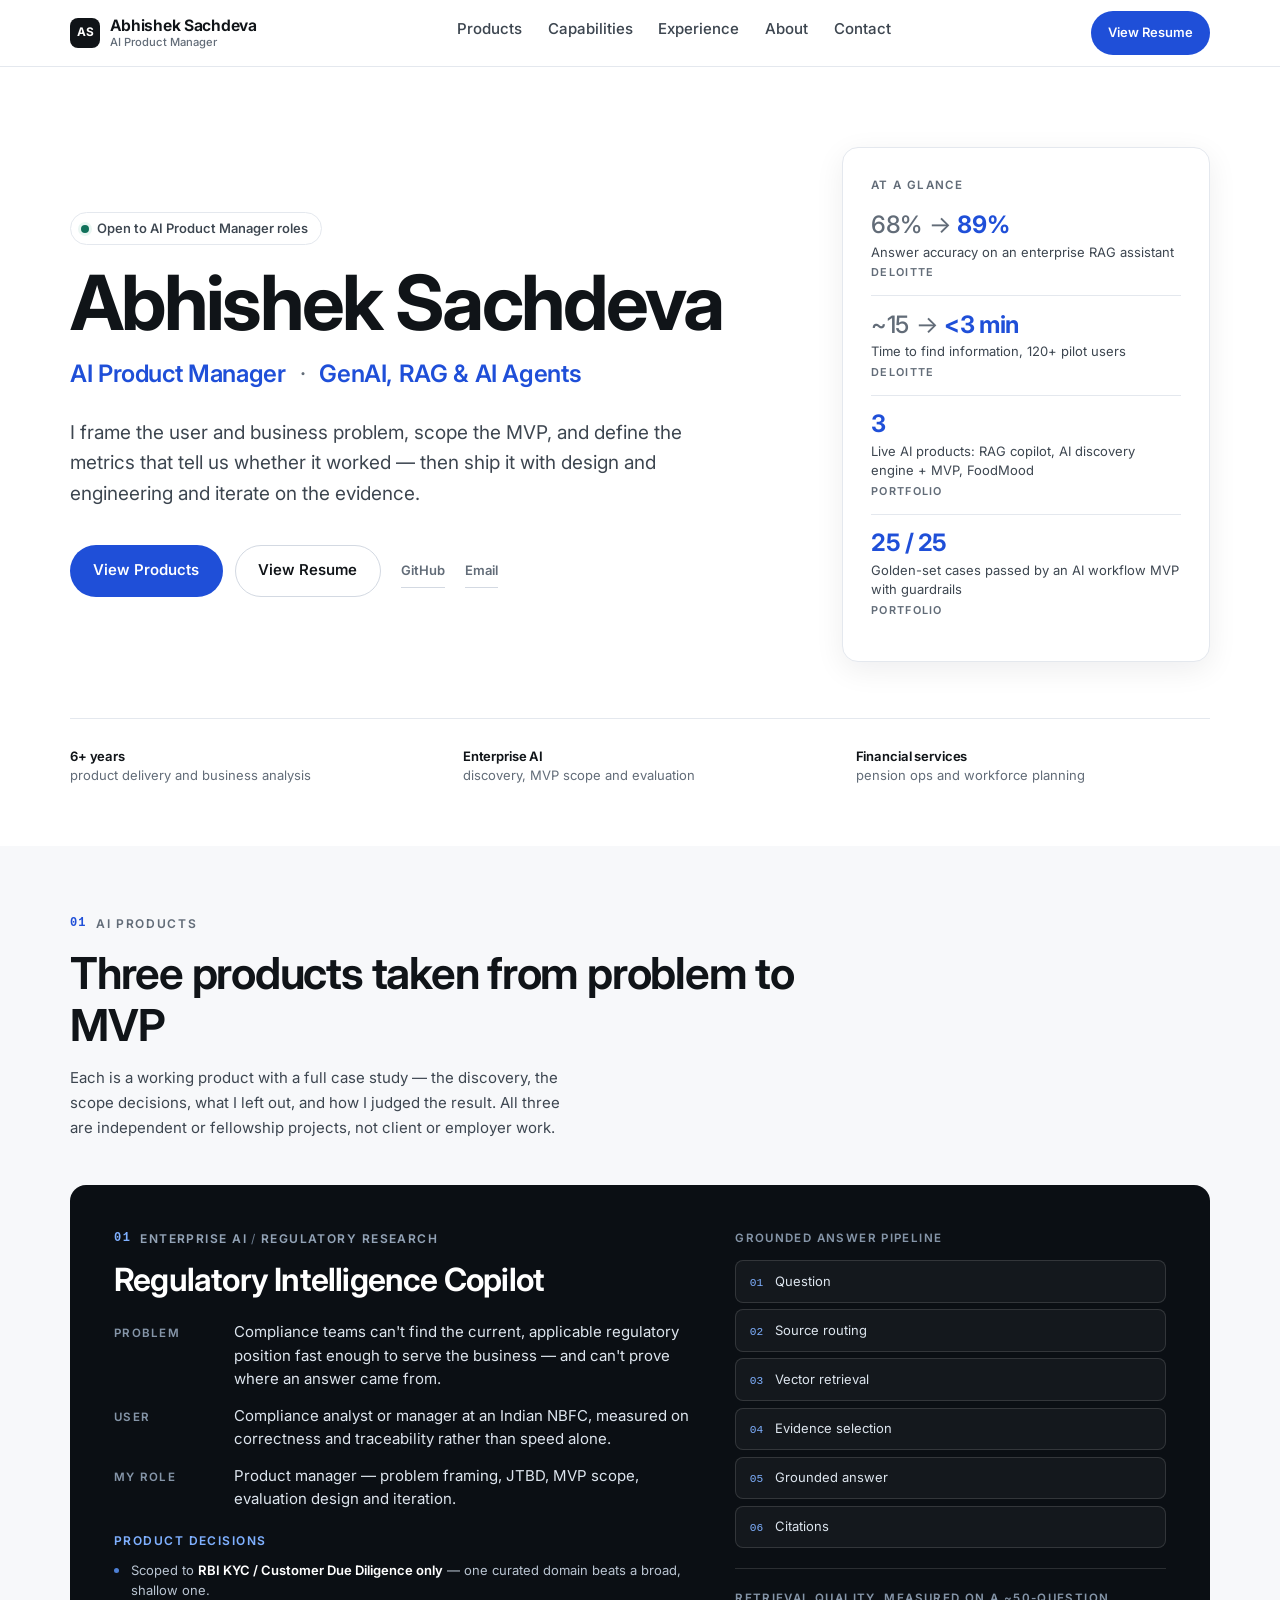
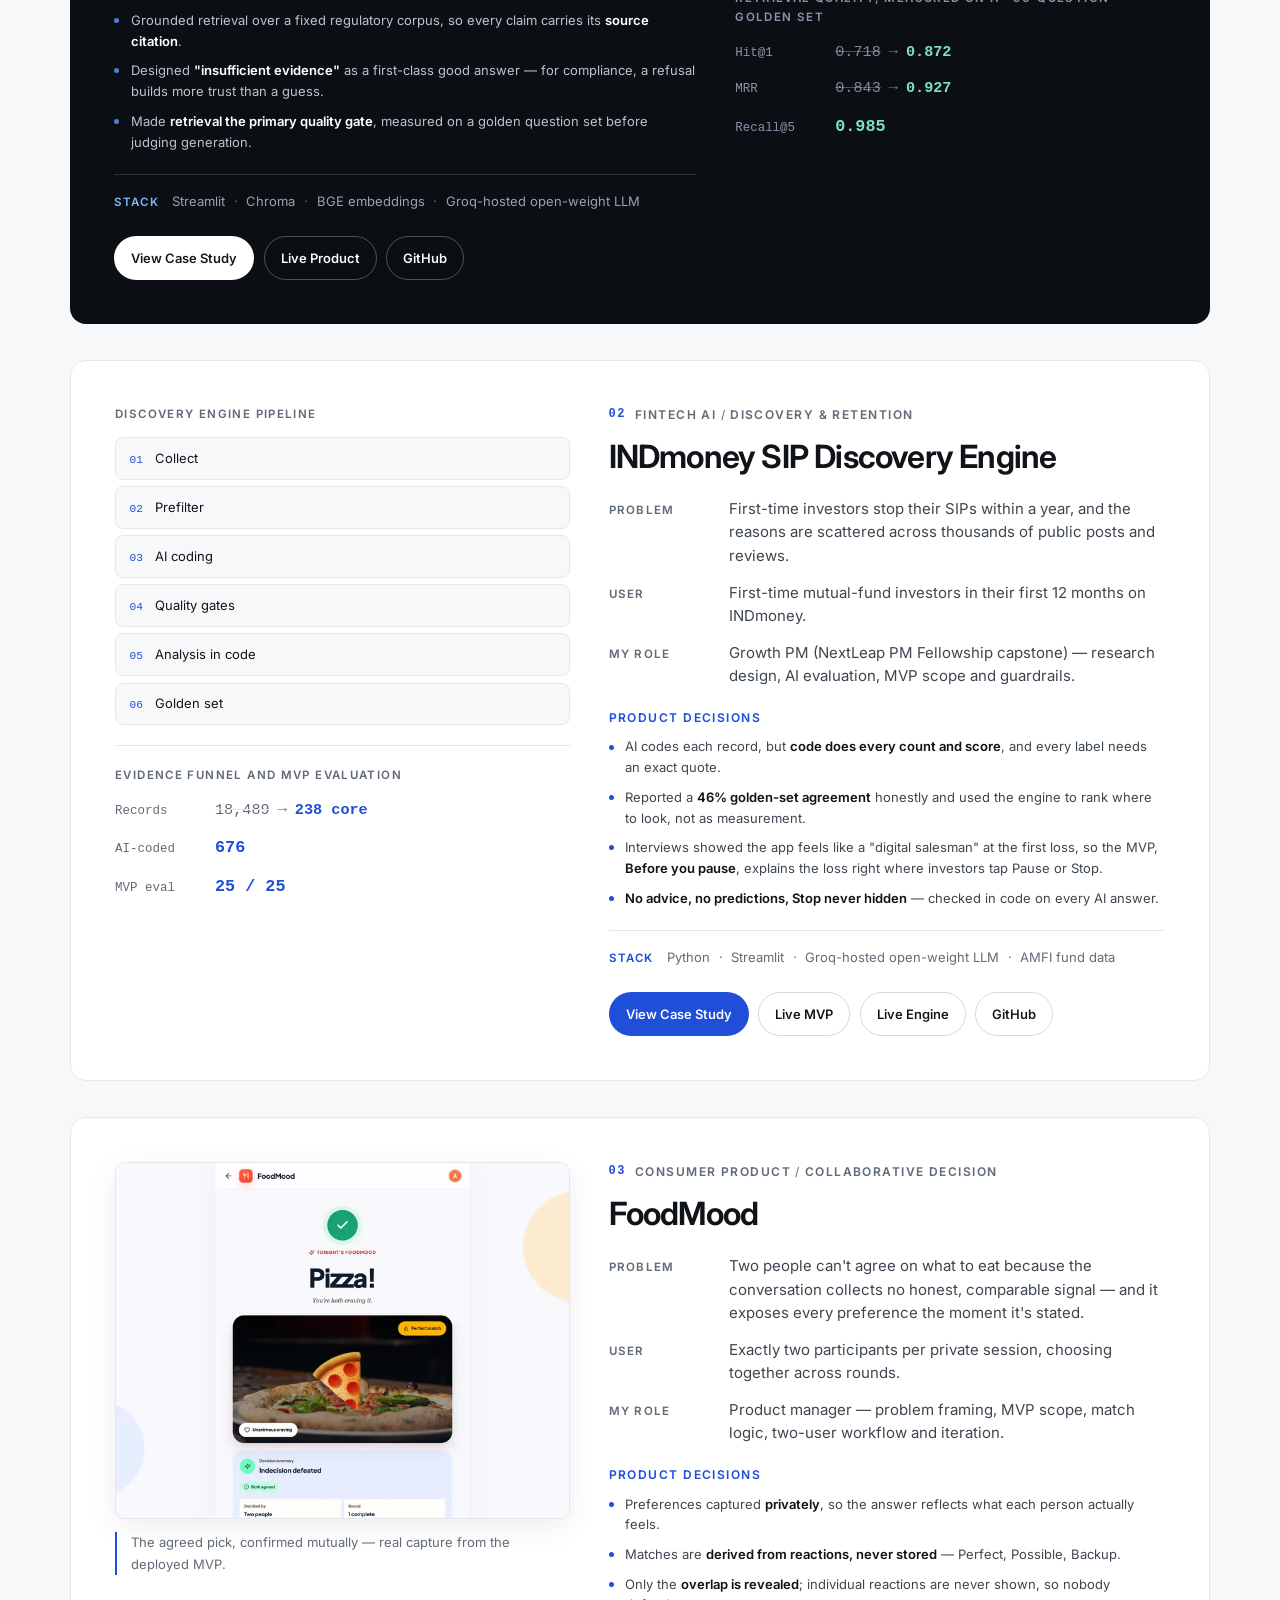
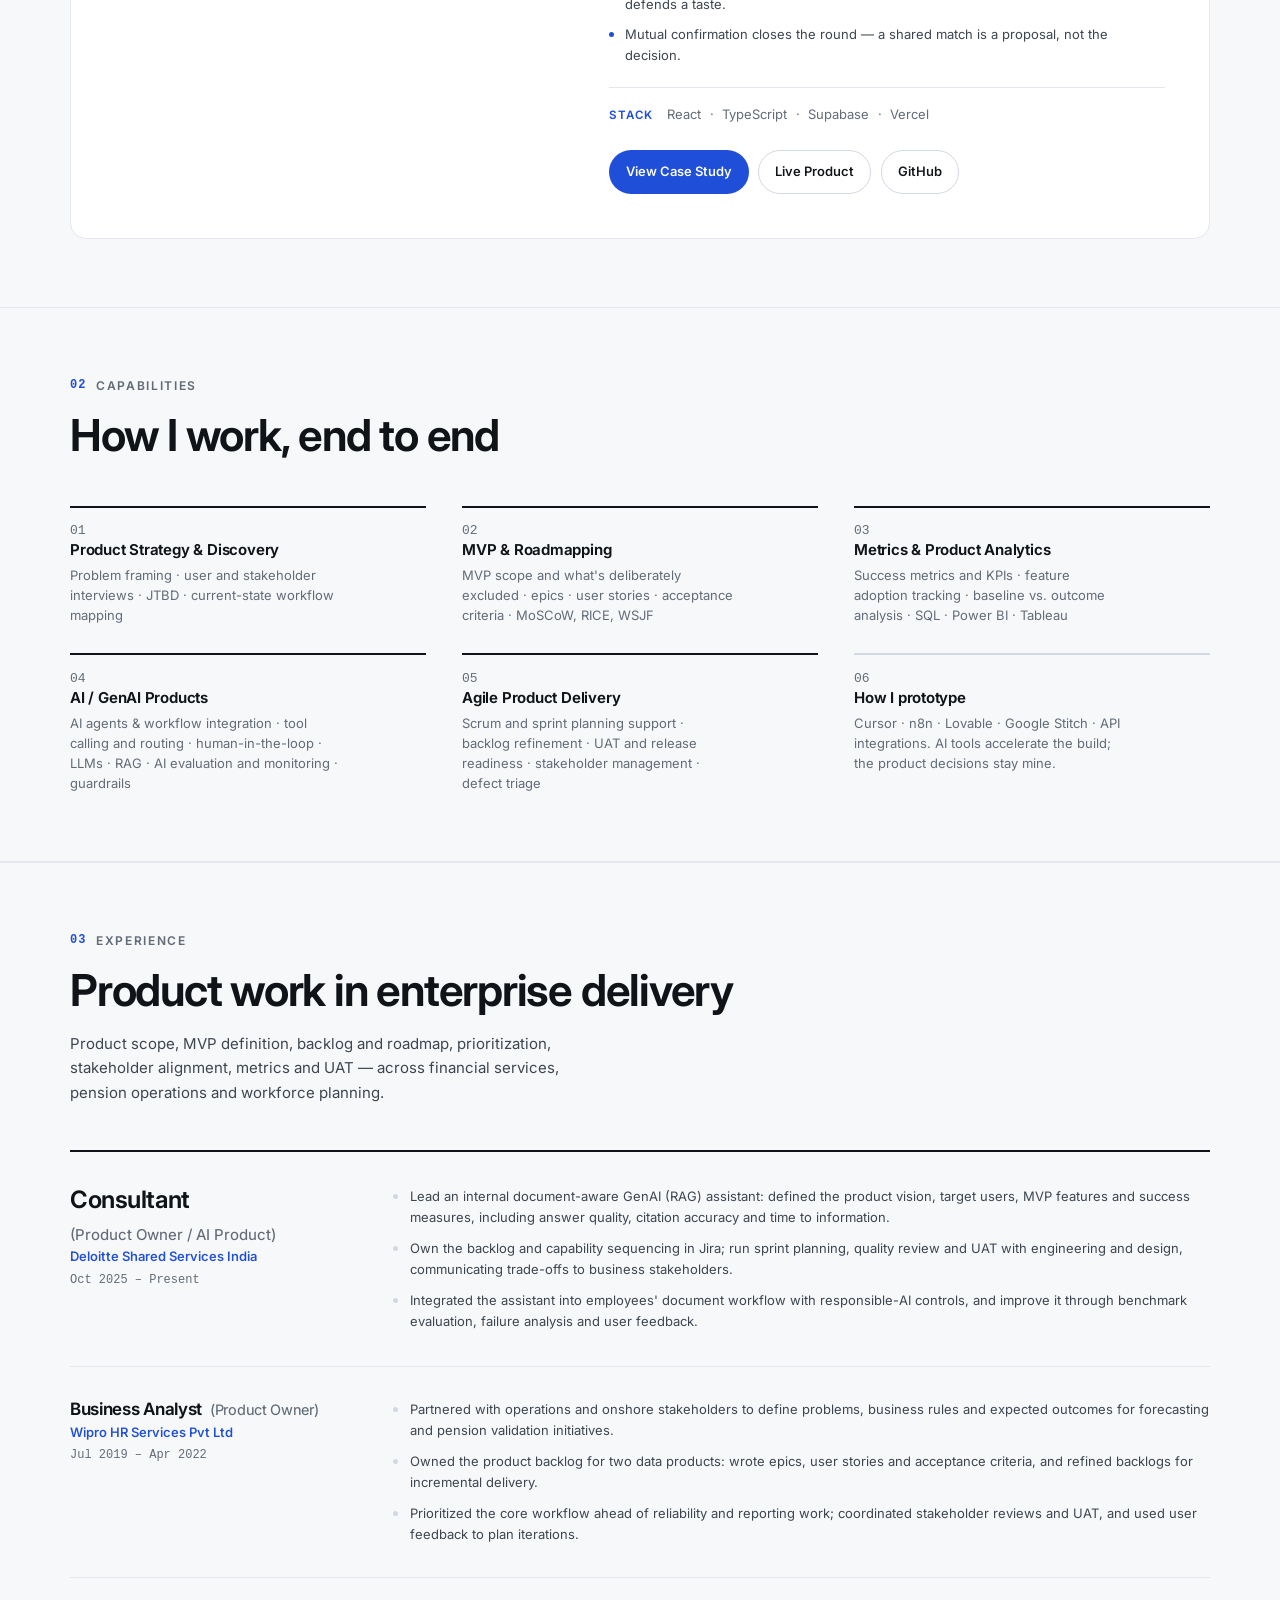
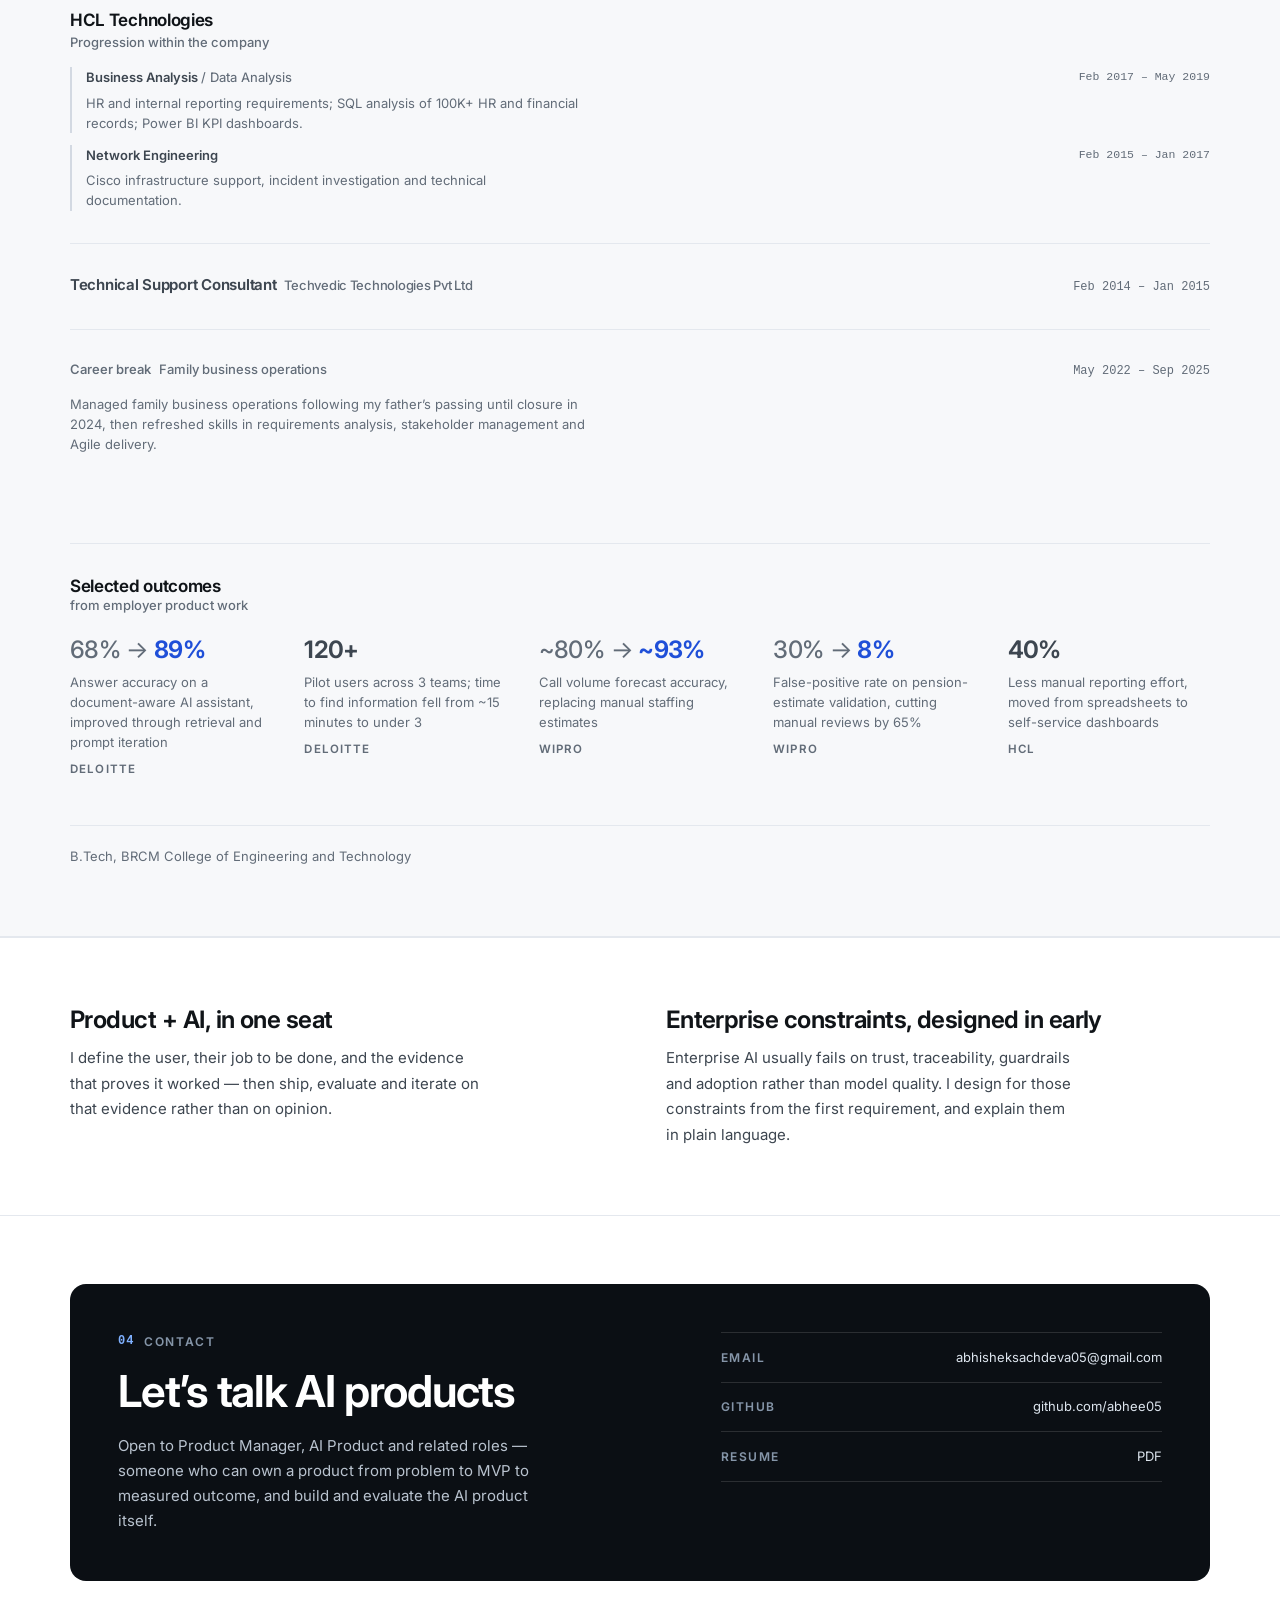
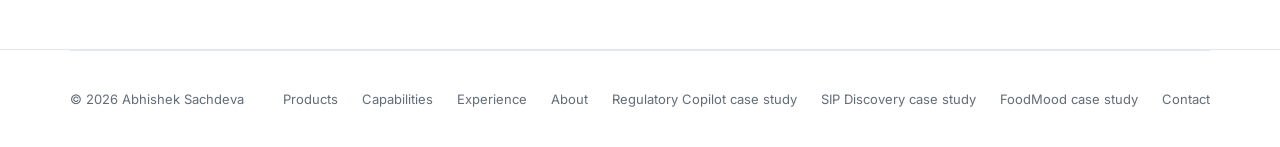
==== commit 41d9eda8: "Refresh hero, AI PM positioning and update resume PDF Adds an at-a-glance proof panel and an open-to" ====
--- a/index.html
+++ b/index.html
@@ -6,7 +6,7 @@
 
   <!-- Primary meta -->
   <title>Abhishek Sachdeva — Product Manager | AI &amp; GenAI Products</title>
-  <meta name="description" content="Product Manager and Product Owner with 6+ years across financial services, pension operations and workforce planning. I frame user and business problems, define MVPs, prioritize roadmaps and measure the outcome. Portfolio: a Regulatory Intelligence Copilot for compliance teams, FoodMood, a two-person decision product, and an AI discovery engine for SIP retention at INDmoney." />
+  <meta name="description" content="AI Product Manager with 6+ years across financial services, pension operations and workforce planning. I frame user and business problems, define MVPs, prioritize roadmaps and measure the outcome. Portfolio: a Regulatory Intelligence Copilot for compliance teams, FoodMood, a two-person decision product, and an AI discovery engine for SIP retention at INDmoney." />
   <meta name="author" content="Abhishek Sachdeva" />
   <link rel="canonical" href="https://abhishek-ai-product-portfolio.vercel.app/" />
 
@@ -24,7 +24,7 @@
   <!-- Twitter -->
   <meta name="twitter:card" content="summary_large_image" />
   <meta name="twitter:title" content="Abhishek Sachdeva — Product Manager | AI &amp; GenAI Products" />
-  <meta name="twitter:description" content="Problem to MVP to measured outcome. Two shipped AI products — a Regulatory Intelligence Copilot and FoodMood — plus enterprise product ownership at Deloitte." />
+  <meta name="twitter:description" content="Problem to MVP to measured outcome. Three live AI products — a Regulatory Intelligence Copilot, an INDmoney SIP discovery engine with a guardrailed MVP, and FoodMood — plus enterprise AI product work." />
   <meta name="twitter:image" content="https://abhishek-ai-product-portfolio.vercel.app/assets/og-image.png" />
 
   <!-- Icons -->
@@ -49,7 +49,7 @@
         <span class="brand-mark" aria-hidden="true">AS</span>
         <span class="brand-text">
           <span class="brand-name">Abhishek Sachdeva</span>
-          <span class="brand-role">Product Manager · AI &amp; GenAI</span>
+          <span class="brand-role">AI Product Manager</span>
         </span>
       </a>
 
@@ -78,9 +78,12 @@
   <!-- ======================= HERO ======================= -->
   <section class="hero" aria-labelledby="hero-heading">
     <div class="shell">
+      <div class="hero-grid">
+      <div class="hero-main">
+      <p class="hero-status"><span class="hero-status-dot" aria-hidden="true"></span> Open to AI Product Manager roles</p>
       <h1 id="hero-heading" class="hero-name">Abhishek Sachdeva</h1>
 
-      <p class="hero-role">Product Manager <span class="sep">·</span> Product Owner <span class="sep">·</span> AI &amp; GenAI Products</p>
+      <p class="hero-role">AI Product Manager <span class="sep">·</span> GenAI, RAG &amp; AI Agents</p>
 
       <p class="hero-statement">
         I frame the user and business problem, scope the MVP, and define the metrics
@@ -95,6 +98,32 @@
           <a href="https://github.com/abhee05" rel="noopener noreferrer" target="_blank">GitHub</a>
           <a href="mailto:abhisheksachdeva05@gmail.com">Email</a>
         </span>
+      </div>
+      </div>
+
+      <!-- At-a-glance proof. Every figure is restated from the outcomes and
+           product sections below, with its source named. -->
+      <aside class="hero-panel" aria-labelledby="hero-panel-title">
+        <p class="hero-panel-title" id="hero-panel-title">At a glance</p>
+        <dl class="hero-panel-list">
+          <div>
+            <dt><span class="from">68%</span><span class="arrow" aria-hidden="true">&rarr;</span>89%</dt>
+            <dd>Answer accuracy on an enterprise RAG assistant <span>Deloitte</span></dd>
+          </div>
+          <div>
+            <dt><span class="from">~15</span><span class="arrow" aria-hidden="true">&rarr;</span>&lt;3 min</dt>
+            <dd>Time to find information, 120+ pilot users <span>Deloitte</span></dd>
+          </div>
+          <div>
+            <dt>3</dt>
+            <dd>Live AI products: RAG copilot, AI discovery engine + MVP, FoodMood <span>Portfolio</span></dd>
+          </div>
+          <div>
+            <dt>25 / 25</dt>
+            <dd>Golden-set cases passed by an AI workflow MVP with guardrails <span>Portfolio</span></dd>
+          </div>
+        </dl>
+      </aside>
       </div>
 
       <ul class="hero-proof">
@@ -135,7 +164,7 @@
             </div>
             <div>
               <dt>My role</dt>
-              <dd>Product owner — problem framing, JTBD, MVP scope, evaluation design and iteration.</dd>
+              <dd>Product manager — problem framing, JTBD, MVP scope, evaluation design and iteration.</dd>
             </div>
           </dl>
 
@@ -298,7 +327,7 @@
             </div>
             <div>
               <dt>My role</dt>
-              <dd>Product owner — problem framing, MVP scope, match logic, two-user workflow and iteration.</dd>
+              <dd>Product manager — problem framing, MVP scope, match logic, two-user workflow and iteration.</dd>
             </div>
           </dl>
 
@@ -351,7 +380,7 @@
         <li class="capability" data-reveal>
           <p class="capability-index">04</p>
           <h3>AI / GenAI Products</h3>
-          <p>LLMs · RAG and grounding · AI evaluation · prompt engineering · hallucination reduction · guardrails</p>
+          <p>AI agents &amp; workflow integration · tool calling and routing · human-in-the-loop · LLMs · RAG · AI evaluation and monitoring · guardrails</p>
         </li>
         <li class="capability" data-reveal>
           <p class="capability-index">05</p>
@@ -372,7 +401,7 @@
     <div class="shell">
       <div class="section-head">
         <p class="eyebrow"><span class="eyebrow-num">03</span> Experience</p>
-        <h2 id="experience-heading">Product ownership in enterprise delivery</h2>
+        <h2 id="experience-heading">Product work in enterprise delivery</h2>
         <p class="lede">
           Product scope, MVP definition, backlog and roadmap, prioritization,
           stakeholder alignment, metrics and UAT — across financial services,
@@ -383,27 +412,27 @@
       <ol class="roles">
         <li class="role role--lead" data-reveal>
           <div class="role-head">
-            <h3>Product Owner</h3>
+            <h3>Consultant <span class="role-title-note">(Product Owner / AI Product)</span></h3>
             <p class="role-org">Deloitte Shared Services India</p>
             <p class="role-dates"><span>Oct 2025</span> &ndash; Present</p>
           </div>
           <ul class="role-points">
-            <li>Define product scope, MVP features and success metrics with business stakeholders; own the backlog, short-term roadmap, epics, user stories and testable acceptance criteria in Jira.</li>
-            <li>Prioritize by business value, user impact, urgency and dependencies, communicating trade-offs and aligning expectations across business, design and engineering.</li>
-            <li>Coordinate UAT and releases; track post-release feedback and feature adoption to plan improvements.</li>
+            <li>Lead an internal document-aware GenAI (RAG) assistant: defined the product vision, target users, MVP features and success measures, including answer quality, citation accuracy and time to information.</li>
+            <li>Own the backlog and capability sequencing in Jira; run sprint planning, quality review and UAT with engineering and design, communicating trade-offs to business stakeholders.</li>
+            <li>Integrated the assistant into employees' document workflow with responsible-AI controls, and improve it through benchmark evaluation, failure analysis and user feedback.</li>
           </ul>
         </li>
 
         <li class="role" data-reveal>
           <div class="role-head">
-            <h3>Business Analyst</h3>
+            <h3>Business Analyst <span class="role-title-note">(Product Owner)</span></h3>
             <p class="role-org">Wipro HR Services Pvt Ltd</p>
             <p class="role-dates"><span>Jul 2019</span> &ndash; Apr 2022</p>
           </div>
           <ul class="role-points">
             <li>Partnered with operations and onshore stakeholders to define problems, business rules and expected outcomes for forecasting and pension validation initiatives.</li>
-            <li>Translated requirements into scope, epics, user stories and acceptance criteria, and refined backlogs for incremental delivery.</li>
-            <li>Prioritized the core workflow ahead of reliability and reporting work; coordinated stakeholder reviews and UAT.</li>
+            <li>Owned the product backlog for two data products: wrote epics, user stories and acceptance criteria, and refined backlogs for incremental delivery.</li>
+            <li>Prioritized the core workflow ahead of reliability and reporting work; coordinated stakeholder reviews and UAT, and used user feedback to plan iterations.</li>
           </ul>
         </li>
 
--- a/css/styles.css
+++ b/css/styles.css
@@ -2959,3 +2959,184 @@
   -webkit-overflow-scrolling: touch;
   max-width: 100%;
 }
+
+/* Pipeline + deltas on a light product card */
+.work--light .pipeline figcaption,
+.work--light .deltas-cap {
+  color: var(--ink-mute);
+}
+
+.work--light .pipeline-flow li {
+  background: var(--bg-alt);
+  border-color: var(--line);
+  color: var(--ink);
+}
+
+.work--light .pipeline-flow li:hover {
+  border-color: var(--accent);
+}
+
+.work--light .pipeline-flow li::before {
+  color: var(--accent);
+}
+
+.work--light .deltas {
+  border-top-color: var(--line);
+}
+
+.work--light .delta-list dt {
+  color: var(--ink-mute);
+}
+
+.work--light .delta-list .from {
+  color: var(--ink-mute);
+  text-decoration-color: var(--line);
+}
+
+.work--light .delta-list .to {
+  color: var(--accent);
+}
+
+.work--light .delta-list .arrow {
+  color: var(--ink-mute);
+}
+
+/* ---------- Hero: two-column layout with proof panel ---------- */
+.hero-grid {
+  display: grid;
+  grid-template-columns: minmax(0, 1fr) minmax(0, 23rem);
+  gap: clamp(2rem, 5vw, 4rem);
+  align-items: center;
+}
+
+.hero-main {
+  min-width: 0;
+}
+
+.hero-status {
+  display: inline-flex;
+  align-items: center;
+  gap: 0.5rem;
+  margin: 0 0 1.25rem;
+  padding: 0.3rem 0.8rem 0.3rem 0.65rem;
+  border: 1px solid var(--line);
+  border-radius: 999px;
+  background: var(--bg);
+  font-size: var(--step--1);
+  font-weight: 560;
+  color: var(--ink-soft);
+}
+
+.hero-status-dot {
+  width: 0.5rem;
+  height: 0.5rem;
+  border-radius: 50%;
+  background: var(--success);
+  box-shadow: 0 0 0 3px var(--success-soft);
+}
+
+.hero-panel {
+  background: var(--bg);
+  border: 1px solid var(--line);
+  border-radius: var(--radius-lg);
+  box-shadow: var(--shadow-md);
+  padding: clamp(1.25rem, 2.5vw, 1.75rem);
+}
+
+.hero-panel-title {
+  margin: 0 0 0.75rem;
+  font-size: 0.72rem;
+  font-weight: 620;
+  letter-spacing: 0.12em;
+  text-transform: uppercase;
+  color: var(--ink-mute);
+}
+
+.hero-panel-list {
+  margin: 0;
+  display: grid;
+}
+
+.hero-panel-list > div {
+  padding: 0.9rem 0;
+  border-top: 1px solid var(--line);
+}
+
+.hero-panel-list > div:first-child {
+  border-top: 0;
+  padding-top: 0.25rem;
+}
+
+.hero-panel-list dt {
+  font-size: 1.5rem;
+  font-weight: 680;
+  letter-spacing: -0.02em;
+  line-height: 1.15;
+  color: var(--accent);
+}
+
+.hero-panel-list dt .from {
+  color: var(--ink-mute);
+  font-weight: 500;
+}
+
+.hero-panel-list dt .arrow {
+  color: var(--ink-mute);
+  font-weight: 400;
+  margin-inline: 0.3em;
+}
+
+.hero-panel-list dd {
+  margin: 0.25rem 0 0;
+  font-size: var(--step--1);
+  line-height: 1.5;
+  color: var(--ink-soft);
+}
+
+.hero-panel-list dd span {
+  display: block;
+  margin-top: 0.15rem;
+  font-size: 0.68rem;
+  font-weight: 620;
+  letter-spacing: 0.12em;
+  text-transform: uppercase;
+  color: var(--ink-mute);
+}
+
+.hero .hero-name {
+  font-size: clamp(2.6rem, 1.2rem + 5vw, 4.75rem);
+}
+
+@media (max-width: 980px) {
+  .hero-grid {
+    grid-template-columns: minmax(0, 1fr);
+  }
+
+  .hero-panel {
+    max-width: 34rem;
+  }
+}
+
+/* Space between the product number and its label */
+.work-index span:first-child {
+  margin-right: 0.75em;
+}
+
+/* Bracketed role note in the experience list */
+.role-title-note {
+  font-weight: 450;
+  color: var(--ink-mute);
+  font-size: 0.85em;
+}
+
+/* HCL track titles: give the title room so it stays on one line */
+.role-track li {
+  grid-template-columns: minmax(0, 1fr) auto;
+}
+
+.role--lead .role-title-note {
+  display: block;
+  margin-top: 0.2rem;
+  font-size: var(--step-0);
+  letter-spacing: 0;
+}
